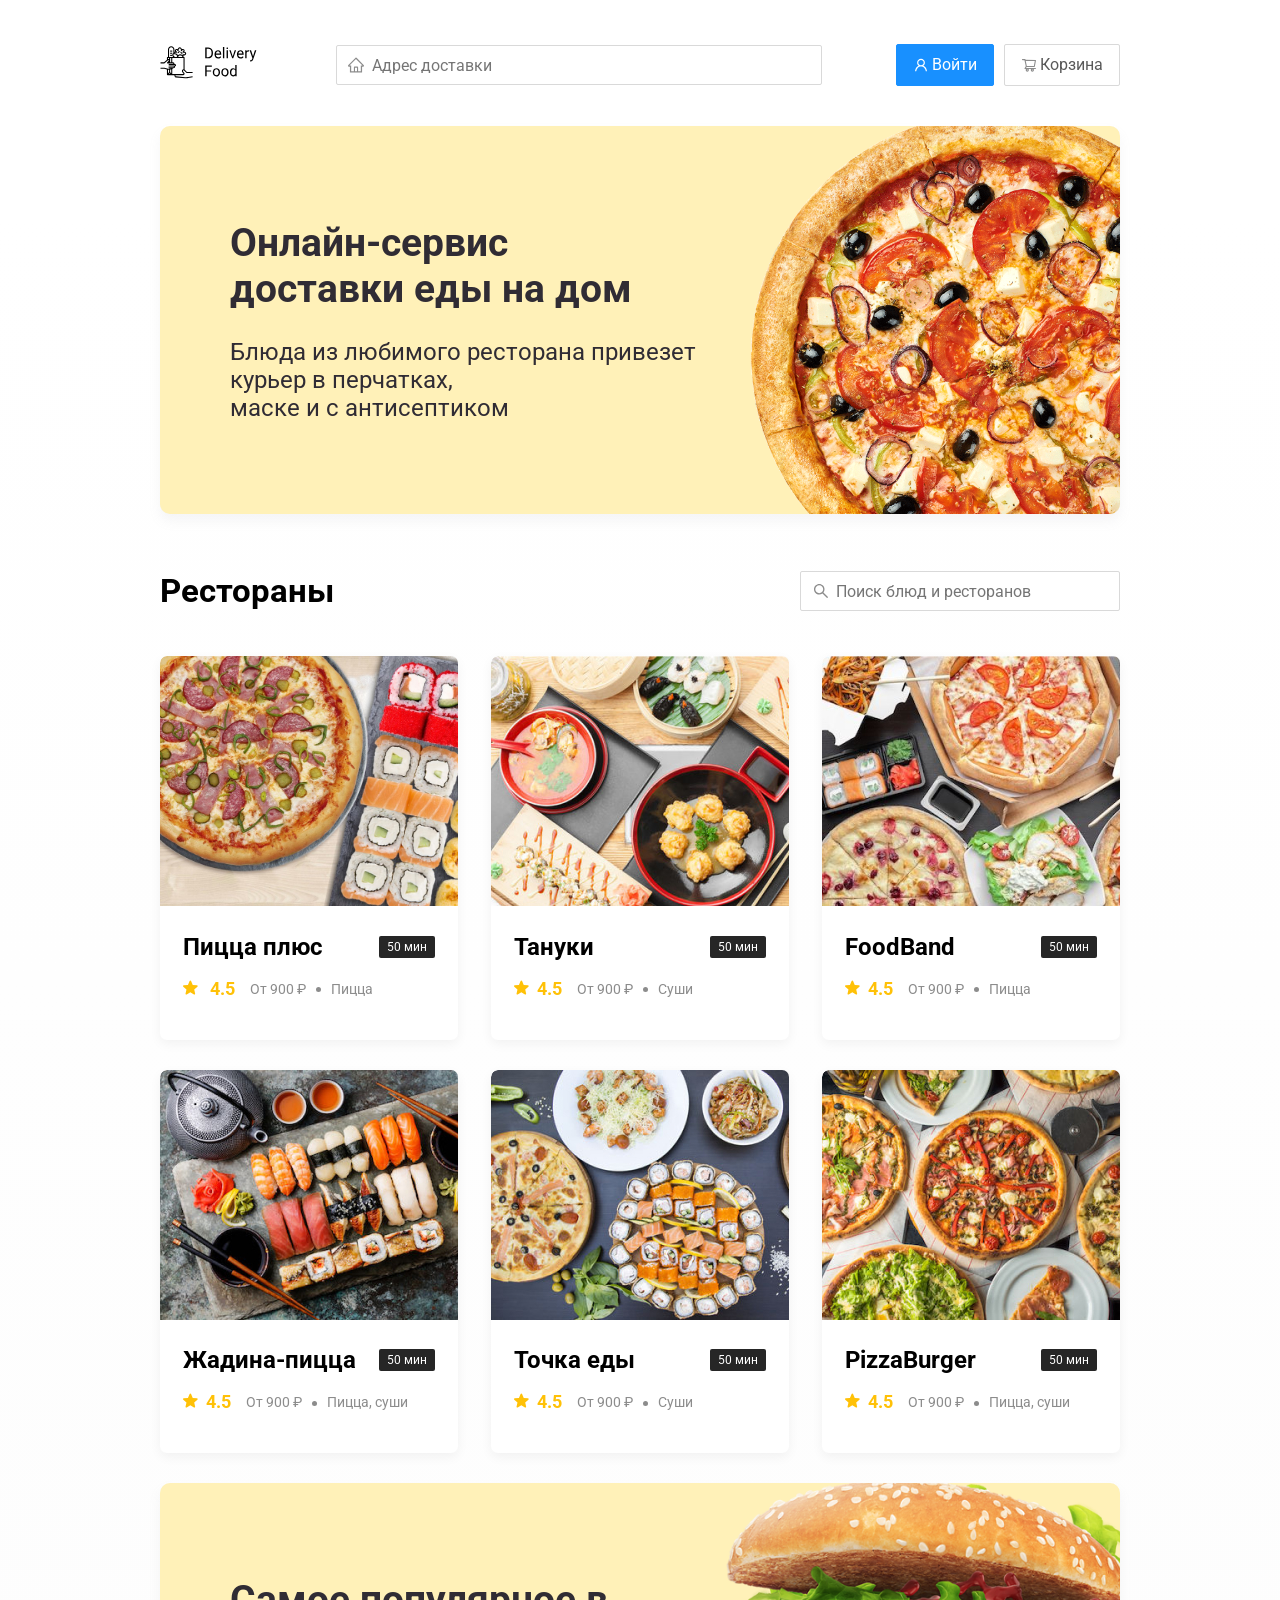
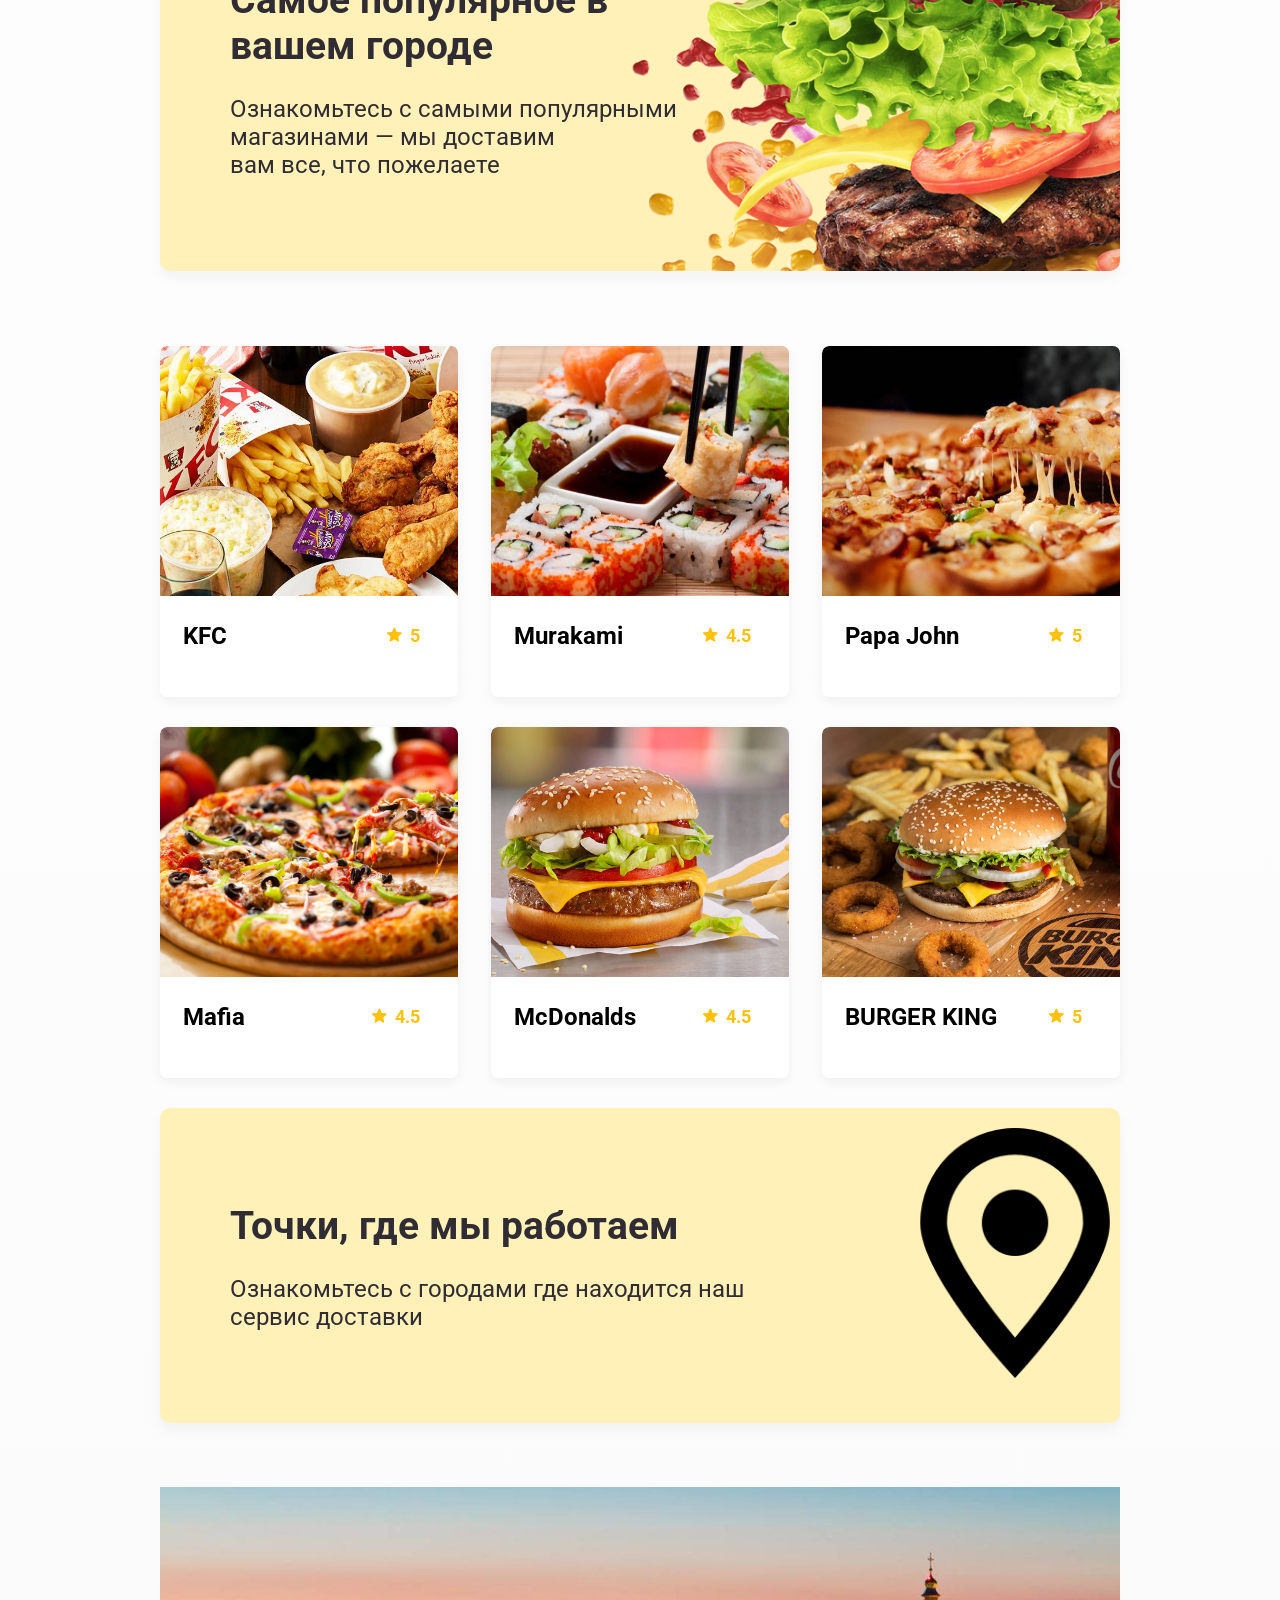
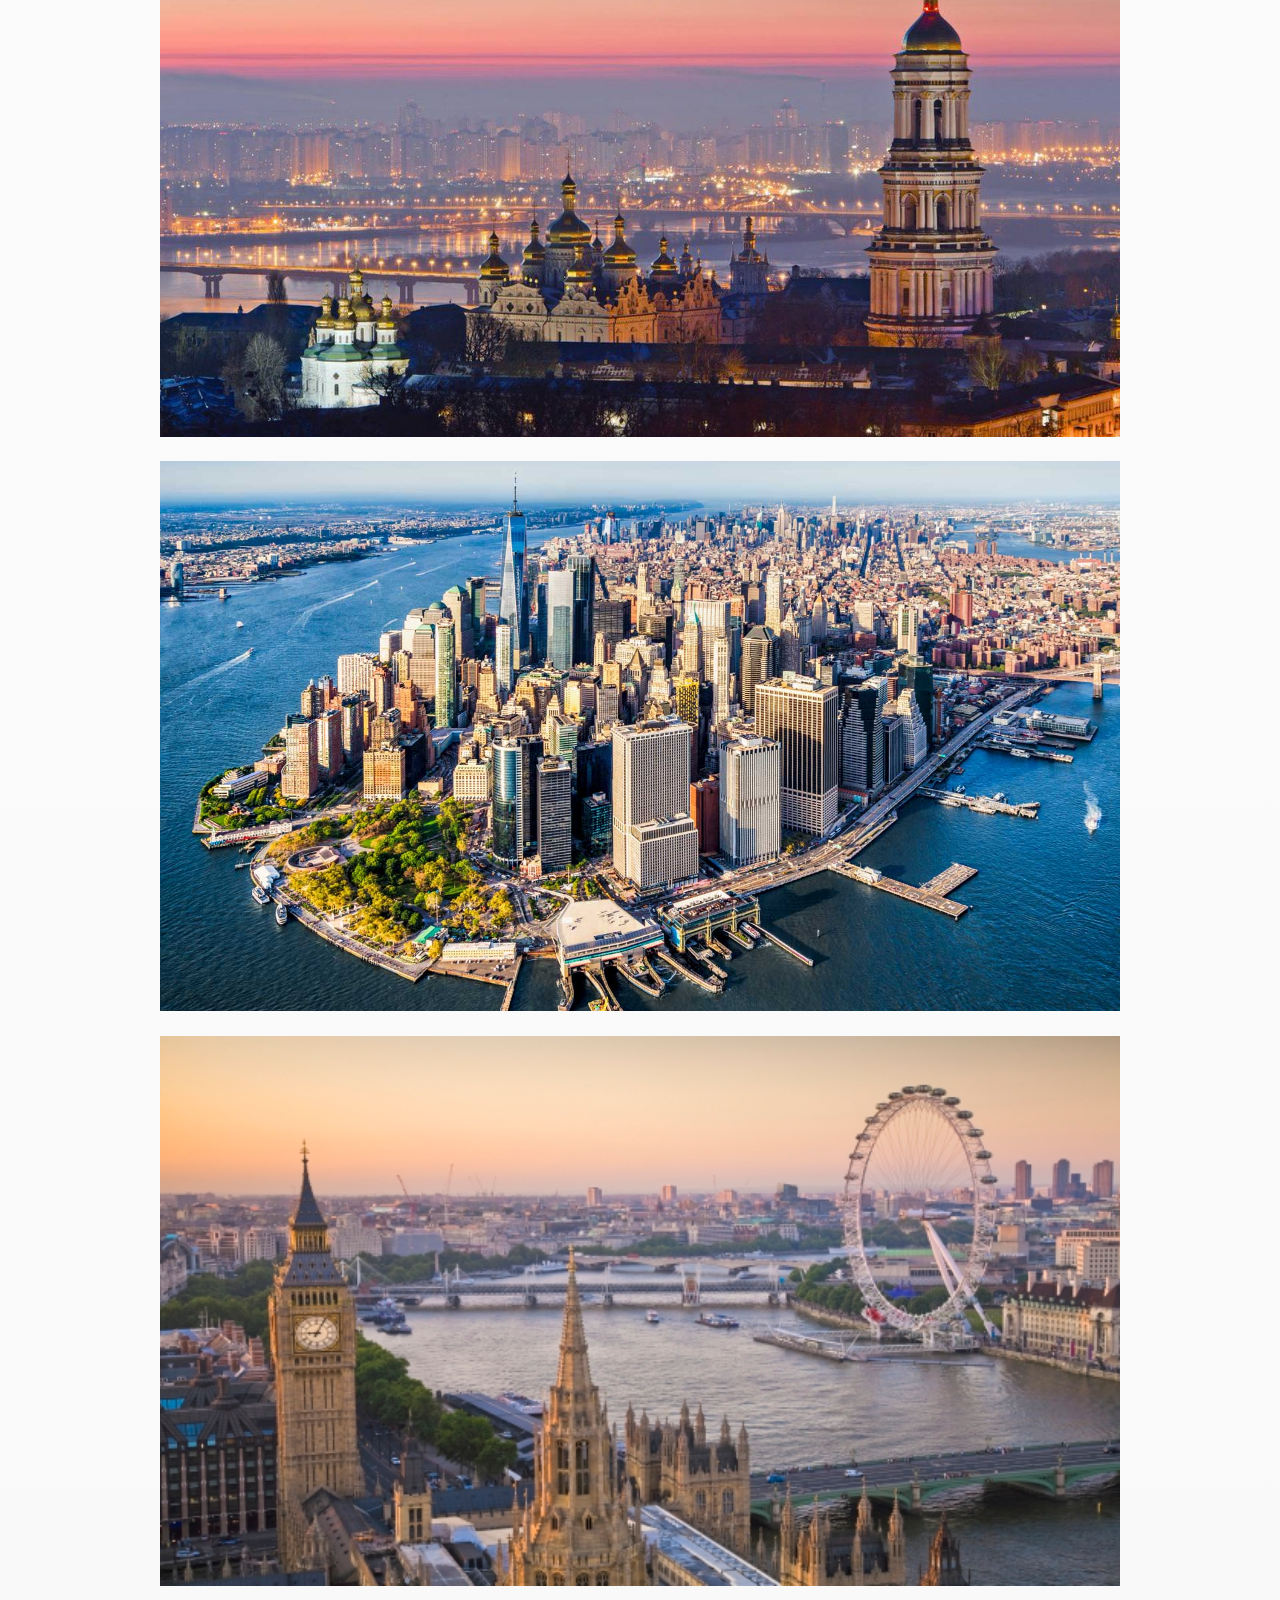
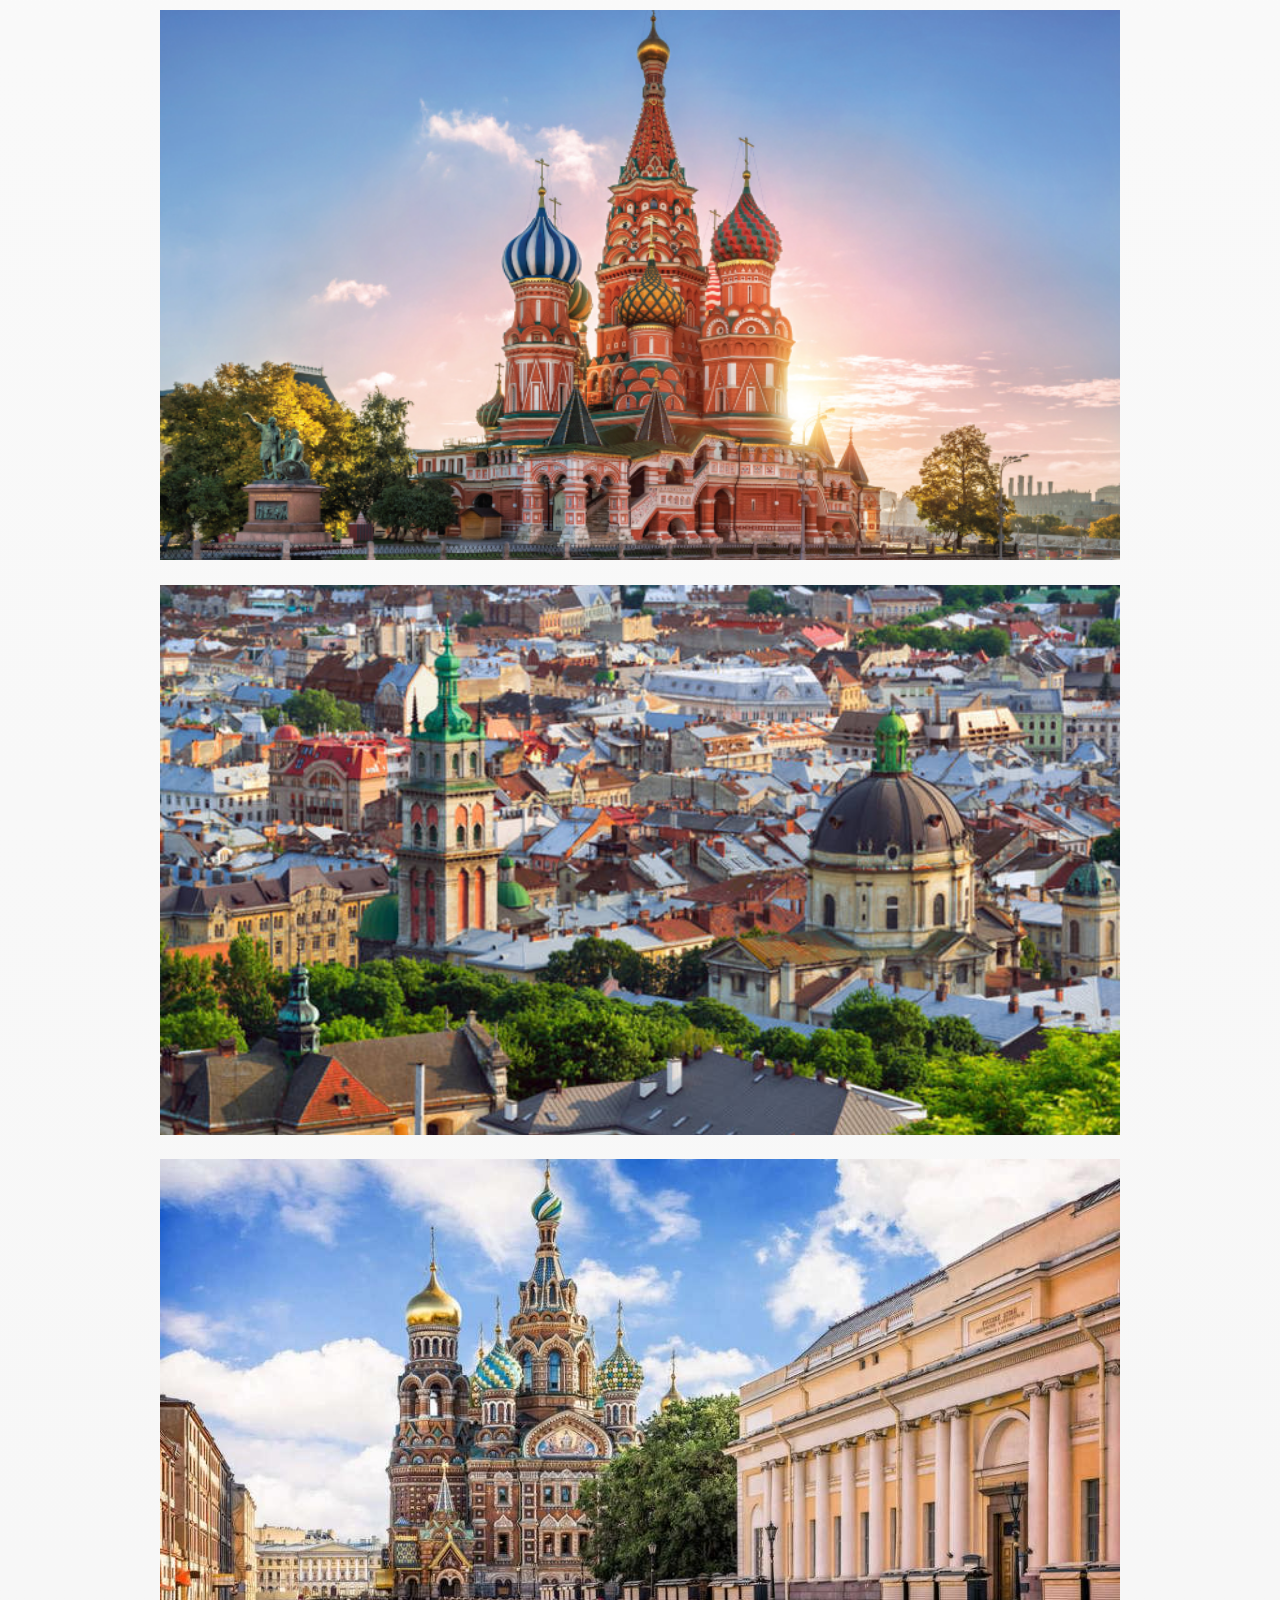
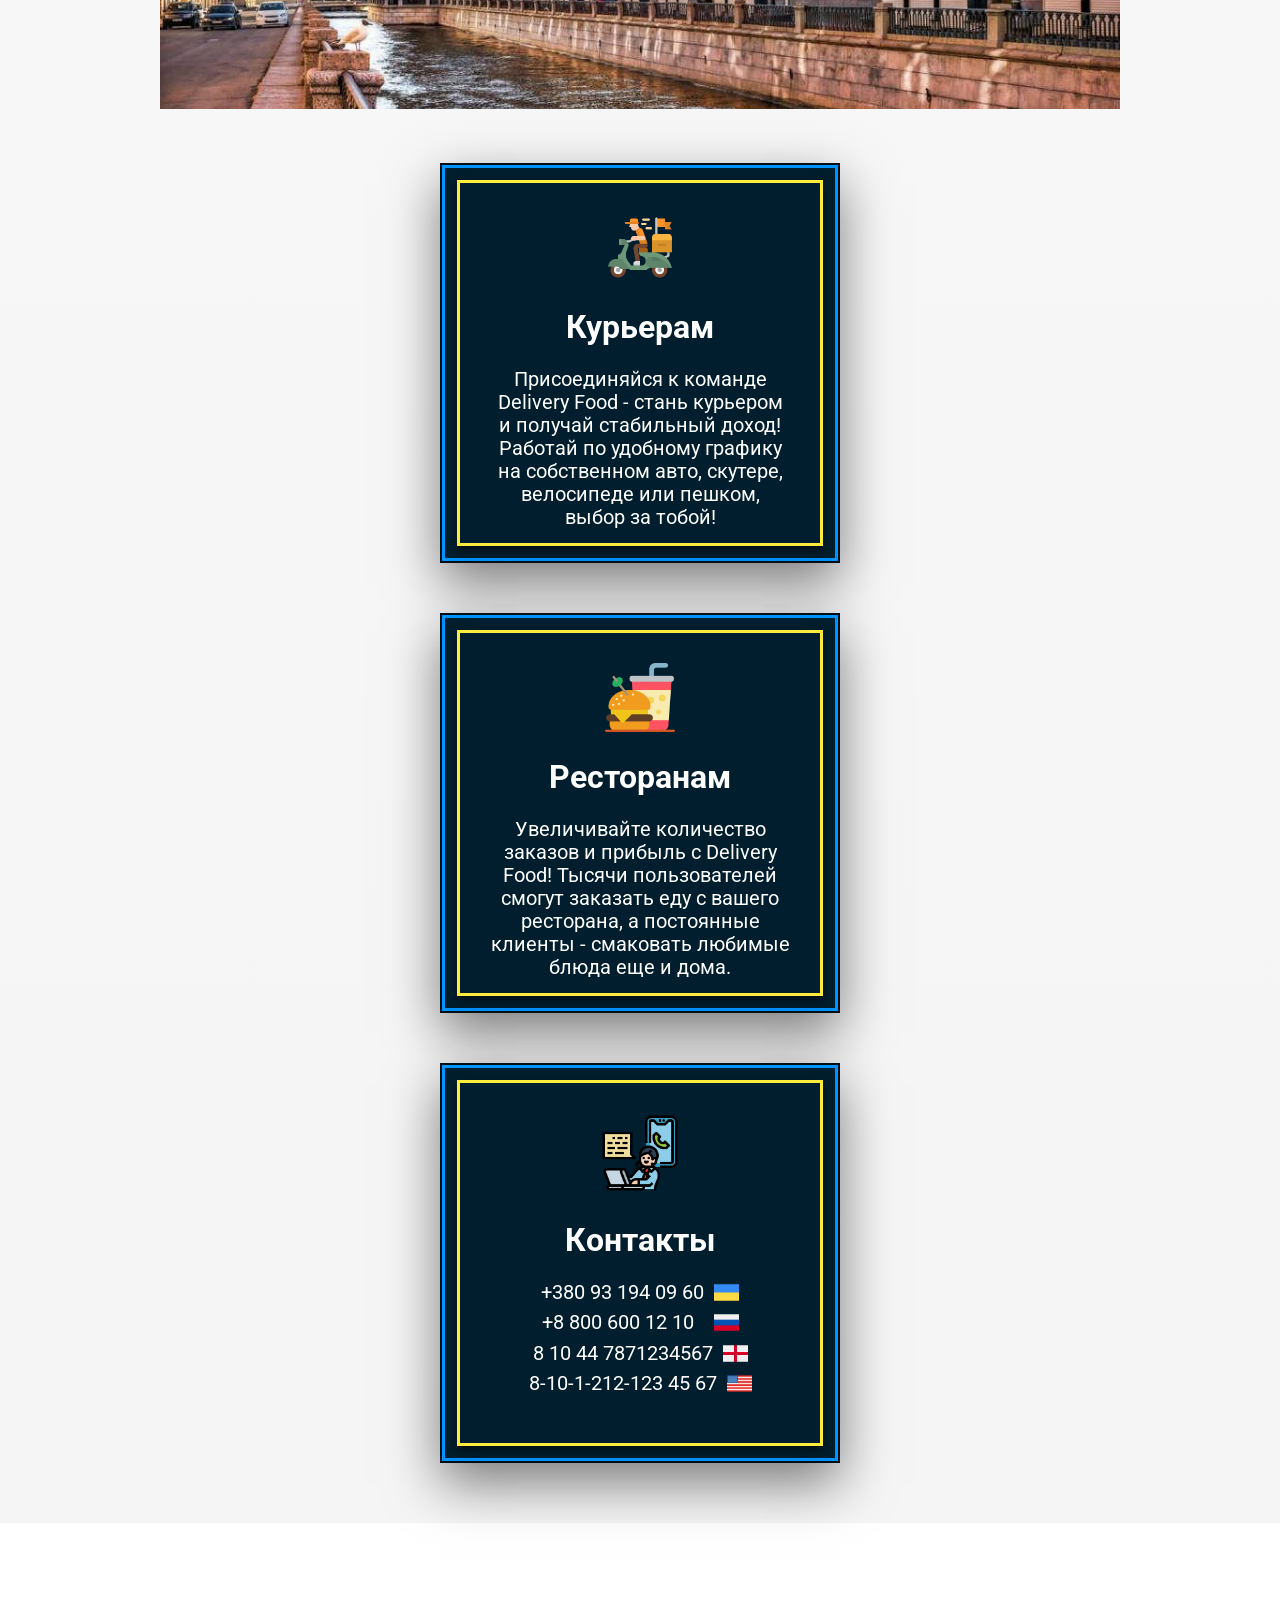
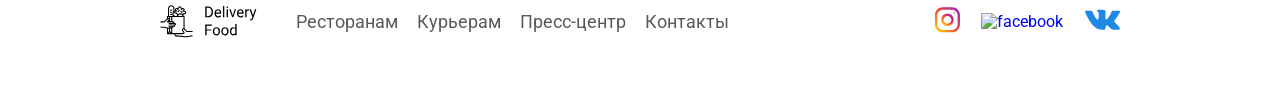
==== index.html @ b57e46df "Add files via upload" ====
<!DOCTYPE html>
<html lang="ru">
<head>
    <meta charset="UTF-8">
    <meta name="viewport" content="width=device-width, initial-scale=1, minimum-scale=1, maximum-scale=1">
    <link rel="shordcut icon" href="img/pizza.png">
    <title>Delivery Food</title>
    <link href="https://fonts.googleapis.com/css2?family=Roboto:wght@700&display=swap" rel="stylesheet">
    <link rel="stylesheet" href="css/normalize.css">
    <link rel="stylesheet" href="css/animate.css">
    <script src="js\wow.min.js"></script>
    <link rel="stylesheet" href="css/style.css">
</head>
<body>
    <div class="container">
        <header style="flex-wrap: wrap;" class="wow fadeInDown ">
            <a href="index.html"> <img src="img/logo.svg" alt="logo" class="logo animated"></a>
            <input type="text" class="search-input input" placeholder="Адрес доставки">
            <div class="buttons">
                <button class="button button-primary">
                    <img src="img/user.svg" alt="user" class="button-icon">
                   <span class="button-text"></span>Войти</span>
                </button>
                <button class="button" id="cart-button">
                    <img src="img/shopping-cart.svg" alt="shopping-cart" class="button-icon">
                    <span class="button-text"></span>Корзина</span>
            </div>
        </header>
       
    </div>
    <main class="main">
        <div class="container">
            <section class="promo">
                <h1 class="promo-title">Онлайн-сервис <br> доставки еды на дом</h1>
                <p class="promo-text">
                    Блюда из любимого ресторана привезет курьер в перчатках,<br> маске и с антисептиком
                </p>
            </section>
    
            <section class="restorans">
                <div class="section-heading">
                    <h2 class="section-title">Рестораны</h2>
                    <input type="text" class="input-section" placeholder="Поиск блюд и ресторанов">
                </div>
                <div class="cards">
                    <a target="_blank" href="restaurants.html" class="card wow fadeInLeft">
                        <img src="img/16324.jpg" alt="img" class="card-image">
                        <div class="card-text">
                            <div class="card-heading">
                                <h3  style="color: #000;" class="card-title">Пицца плюс</h3>
                                <span class="card-tag tag">50 мин</span>
                            </div>
    
                            <div class="card-info">
                                <div class="rating">
                                    <img src="img/star.svg" alt="star" class="star">
                                    4.5</div>
                                <div class="price">От 900 ₽</div>
                                <div class="category">Пицца</div>
                            </div>
                        </div>
                    </a>
                    <a target="_blank" href="restaurants.html" class="card wow fadeInUp">
                        <img src="img/image_2.jpg" alt="img" class="card-image">
                        <div class="card-text">
                            <div class="card-heading">
                                <h3  style="color: #000;" class="card-title">Тануки</h3>
                                <span class="card-tag tag">50 мин</span>
                            </div>
    
                            <div class="card-info">
                                <div class="rating">
                                    <img src="img/star.svg" alt="star" class="star">4.5</div>
                                <div class="price">От 900 ₽</div>
                                <div class="category">Суши</div>
                            </div>
                        </div>
                    </a>
                    <a target="_blank" href="restaurants.html" class="card wow fadeInRight">
                        <img src="img/image_3.jpg" alt="img" class="card-image">
                        <div class="card-text">
                            <div class="card-heading">
                                <h3  style="color: #000;" class="card-title">FoodBand</h3>
                                <span class="card-tag tag">50 мин</span>
                            </div>
    
                            <div class="card-info">
                                <div class="rating">
                                    <img src="img/star.svg" alt="star" class="star">4.5</div>
                                <div class="price">От 900 ₽</div>
                                <div class="category">Пицца</div>
                            </div>
                        </div>
                    </a>
                    <a target="_blank" href="restaurants.html" class="card wow fadeInLeft">
                        <img src="img/image_4.jpg" alt="img" class="card-image">
                        <div class="card-text">
                            <div class="card-heading">
                                <h3  style="color: #000;" class="card-title">Жадина-пицца</h3>
                                <span class="card-tag tag">50 мин</span>
                            </div>
    
                            <div class="card-info">
                                <div class="rating">
                                    <img src="img/star.svg" alt="star" class="star">4.5</div>
                                <div class="price">От 900 ₽</div>
                                <div class="category">Пицца, суши</div>
                            </div>
                        </div>
                    </a>
                    <a target="_blank" href="restaurants.html" class="card wow fadeInUp">
                        <img src="img/image_5.jpg" alt="img" class="card-image">
                        <div class="card-text">
                            <div class="card-heading">
                                <h3  style="color: #000;" class="card-title">Точка еды</h3>
                                <span class="card-tag tag">50 мин</span>
                            </div>
    
                            <div class="card-info">
                                <div class="rating">
                                    <img src="img/star.svg" alt="star" class="star">4.5</div>
                                <div class="price">От 900 ₽</div>
                                <div class="category">Суши</div>
                            </div>
                        </div>
                    </a>
                    <a target="_blank" href="restaurants.html" class="card wow fadeInRight">
                        <img src="img/image_6.jpg" alt="img" class="card-image">
                        <div class="card-text">
                            <div class="card-heading">
                                <h3 style="color: #000;" class="card-title">PizzaBurger</h3>
                                <span class="card-tag tag">50 мин</span>
                            </div>
    
                            <div class="card-info">
                                <div class="rating">
                                    <img src="img/star.svg" alt="star" class="star">4.5</div>
                                <div class="price">От 900 ₽</div>
                                <div class="category">Пицца, суши</div>
                            </div>
                        </div>
                    </a>
                </div>
            </section>
            <section class="promo" id="promo-bottom">
                <h1 class="promo-title">Самое популярное в<br> вашем городе</h1>
                <p class="promo-text">
                    Ознакомьтесь с самыми популярными магазинами — мы доставим <br>вам все, что пожелаете
                </p>
            </section>
            <br>
            <div class="cards">
                <a target="_blank" href="https://www.kfc-ukraine.com/" class="card wow fadeInLeft">
                    <img src="img/kfc.jpeg" alt="img" class="card-image">
                    <div class="card-text">
                        <div class="card-heading">
                            <h3 style="color: #000;" class="card-title">KFC</h3>
                            <div class="rating" id="rating-2">
                                <img src="img/star.svg" alt="star" class="star">5</div>
                        </div>
                    </div>
                </a>
                <a target="_blank" href="https://www.tarantino-family.com/delivery/murakami/" class="card wow fadeInUp">
                    <img src="img/sushi.jpg" alt="img" class="card-image">
                    <div class="card-text">
                        <div class="card-heading">
                            <h3 style="color: #000;" class="card-title">Murakami</h3>
                            <div class="rating" id="rating-2">
                                <img src="img/star.svg" alt="star" class="star">4.5</div>
                        </div>
                    </div>
                </a>
                <a target="_blank" href="https://www.papajohns.ru/moscow/" class="card wow fadeInRight">
                    <img src="img/pizza-foto.jpg" alt="img" class="card-image">
                    <div class="card-text">
                        <div class="card-heading">
                            <h3 style="color: #000;" class="card-title">Papa John</h3>
                            <div class="rating" id="rating-2">
                                <img src="img/star.svg" alt="star" class="star">5</div>
                        </div>
                    </div>
                </a>
                <a target="_blank" href="https://mafia.ua/kiev/menu-dostavki/pizza?gclid=CjwKCAjw7e_0BRB7EiwAlH-goASpQORhb6zb5X5Y_vzAIGgpKkiFzDJYWZUghil6RYDzHPgVm63xrBoCCA0QAvD_BwE" class="card wow fadeInLeft">
                    <img src="img/pizza_mafia.jpg" alt="img" class="card-image">
                    <div class="card-text">
                        <div class="card-heading">
                            <h3 style="color: #000;" class="card-title">Mafia</h3>
                            <div class="rating" id="rating-2">
                                <img src="img/star.svg" alt="star" class="star">4.5</div>
                        </div>
                    </div>
                </a>
                <a target="_blank" href="https://www.mcdonalds.ua/ua.html" class="card wow fadeInUp">
                    <img src="img/mc.jpg" alt="img" class="card-image">
                    <div class="card-text">
                        <div class="card-heading">
                            <h3 style="color: #000;" class="card-title">McDonalds</h3>
                            <div class="rating" id="rating-2">
                                <img src="img/star.svg" alt="star" class="star">4.5</div>
                        </div>
                    </div>
                </a>
                <a target="_blank" href="https://www.bk.com/" class="card wow fadeInRight">
                    <img src="img/BK.jpg" alt="img" class="card-image">
                    <div class="card-text">
                        <div class="card-heading">
                            <h3 style="color: #000;" class="card-title">BURGER KING</h3>
                            <div class="rating" id="rating-2">
                                <img src="img/star.svg" alt="star" class="star">5</div>
                        </div>
                    </div>
                </a>
            </div>
            <section class="promo" id="promo-bottom-2">
                <h1 class="promo-title">Точки, где мы работаем</h1>
                <p class="promo-text">
                    Ознакомьтесь с городами где находится наш сервис доставки 
                </p>
            </section>
            <br>
            <center>
                <div class="gallery">
                <div class="photo" data-title="Киев"> <img id="kv" src="img/kiyv.jpg"></div>
                <div class="photo" data-title="Нью-Йорк"> <img src="img/new-york.jpg"></div>
                <div class="photo" data-title="Лондон"> <img src="img/lon.jpg"></div>
                <div class="photo" data-title="Москва"> <img src="img/moscow.jpg"></div>
                <div class="photo" data-title="Львов"> <img src="img/lvov.jpg"></div>
                <div class="photo" data-title="Санкт-Петербург"> <img src="img/sb.jpg"></div>
                </center>
                <div class="info">
            <div class="box">
                <span></span>
                <span></span>
                <span></span>
                <span></span>
                <div class="content-box"><img class="bike" src="img/delivery-bike.png"><h1>Курьерам</h1>
                <p>Присоединяйся к команде Delivery Food - стань курьером и получай стабильный доход! Работай по удобному графику на собственном авто, скутере, велосипеде или пешком, выбор за тобой!</p>
                </div>
            </div>
            </div>
            <div style="margin-top: 450px;" class="info">
                <div class="box">
                    <span></span>
                    <span></span>
                    <span></span>
                    <span></span>
                    <div class="content-box"><img class="bike" src="img/fast-food.png"><h1>Ресторанам</h1>
                    <p>
                        Увеличивайте количество заказов и прибыль с Delivery Food! Тысячи пользователей смогут заказать еду с вашего ресторана, а постоянные клиенты - смаковать любимые блюда еще и дома.</p>
                    </div>
                </div>
                </div>
                <div style="margin-top: 450px;" class="info">
                    <div class="box">
                        <span></span>
                        <span></span>
                        <span></span>
                        <span></span>
                        <div class="content-box" style="line-height: 190%;"><img style="width: 80px;height: 80px;" class="bike" src="img/help.png"><h1>Контакты</h1>
                        <p>
                            +380 93 194 09 60<img  style="width: 25px; height: 25px; vertical-align: middle; margin-left: 10px; margin-top: -3px;" src="img/ukraine.png"><br>
                            +8 800 600 12 10<img  style="width: 25px; height: 25px; vertical-align: middle; margin-left: 20px; margin-top: -3px;" src="img/russia.png"><br>
                            8 10 44 7871234567<img  style="width: 25px; height: 25px; vertical-align: middle; margin-left: 10px; margin-top: -3px;" src="img/england.png"><br>
                            8-10-1-212-123 45 67<img  style="width: 25px; height: 25px; vertical-align: middle; margin-left: 10px; margin-top: -3px;" src="img/usa-today.png"><br>
                        </p>
                        </div>
                    </div>
                    </div>
            <br>
            <br>
            <br>
            <br>
            <br>
            <br>
            <br>
            <br>
            <br>
            <br>
            <br>
            <br>
            <br>
            <br>
            <br>
            <br>
            <br>
            <br>
            <br>
            <br>
            <br>
            <br>
            <br>
            <br>
            <br>
        </div>
    </main>
    <footer class="footer wow zoomIn">
        <div class="container">
            <div class="footer-block">
                <img src="img/logo.svg" alt="logo" class="logo footer-logo">
                <nav class="footer-nav">
                    <a href="#" class="footer-link">Ресторанам</a>
                    <a href="#" class="footer-link">Курьерам</a>
                    <a href="#" class="footer-link">Пресс-центр</a>
                    <a href="#" class="footer-link">Контакты</a>
                </nav>
                <div class="social-links">
                    <a href="#" class="social-link"><img src="img/Group 1.svg" alt="instagram"></a>
                    <a href="#" class="social-link"><img src="img/facebook.svg" alt="facebook"></a>
                    <a href="#" class="social-link"><img src="img/vk.svg" alt="BK"></a> 
                </div>
            </div>
        </div>
    </footer>
    <div class="modal wow pulse">
        <div class="modal-dialog">
            <div class="modal-header">
                <h3 class="modal-title">Корзина</h3>
                <button class="close">&times;</button>
            </div>
            <div class="modal-body">
                <div class="foods-row">
                        <span class="food-name">Ролл угорь стандарт</span>
                        <strong class="food-price">250₽</strong>
                        <button class="counter-button">-</button>
                        <span class="counter">1</span>
                        <button class="counter-button">+</button>
                </div>
                <div class="foods-row">
                    <span class="food-name">Ролл угорь стандарт</span>
                    <strong class="food-price">250₽</strong>
                    <button class="counter-button">-</button>
                    <span class="counter">1</span>
                    <button class="counter-button">+</button>
            </div>
            <div class="foods-row">
                <span class="food-name">Ролл угорь стандарт</span>
                <strong class="food-price">250₽</strong>
                <button class="counter-button">-</button>
                <span class="counter">1</span>
                <button class="counter-button">+</button>
        </div>
        <div class="foods-row">
            <span class="food-name">Ролл угорь стандарт</span>
            <strong class="food-price">250₽</strong>
            <button class="counter-button">-</button>
            <span class="counter">1</span>
            <button class="counter-button">+</button>
    </div>
    <div class="foods-row">
        <span class="food-name">Ролл угорь стандарт</span>
        <strong class="food-price">250₽</strong>
        <button class="counter-button">-</button>
        <span class="counter">1</span>
        <button class="counter-button">+</button>
</div>
            </div>
            <div class="modal-footer">
                <span class="price-tag">1250₽</span>
                <div class="footer-butttons">
                    <button class="button button-primary">Оформить заказ</button>
                    <button class="button">Отмена</button>
                </div>
            </div>
        </div>
    </div>
    <script src="js\wow.min.js"></script>
    <script src="js\main.js"></script>
</body>
</html>
---- css/style.css ----
*{
    box-sizing: border-box;
    outline: none;
}

a{
    text-decoration: none;
}

body{
    font-family: 'Roboto', sans-serif;
    padding-top: 44px;
}

.container{
    max-width: 1200px;
    margin: auto;
}

header{
    display: flex;
    align-items: center;
    justify-content: space-between;
    margin-bottom: 40px;
    font-weight: normal;
}

.logo{
    cursor: pointer;
}

.search-input{
    background: #FFFFFF;
    border: 1px solid #D9D9D9;
    border-radius: 2px;
    height: 40px;
    flex: 0.75;
    font-size: 16px;
    line-height: 24px;
    background-image: url(../img/Vector.svg);
    background-repeat: no-repeat;
    background-position: left 11px center;
    padding-left: 35px;
}

.buttons{
    display: flex;
    align-items: center;
}

.button{
    padding: 8px 16px;
    background: #FFFFFF;
    border: 1px solid #D9D9D9;
    box-sizing: border-box;
    box-shadow: 0px 0px 2px rgba(0, 0, 0, 0.0015);
    border-radius: 2px;
    color: #595959;
    font-size: 16px;
    line-height: 24px;
    display: flex;
    align-items: center;
    cursor: pointer;
}

.button-primary{
    background: #1890FF;
    color: #fff;
    margin-right: 10px;
    border: 1px solid #1890FF;
}

.button-icon{
    margin-right: 3px;
    vertical-align: middle;
}

.button-text{
    vertical-align: middle;
}

.promo{
    box-shadow: 0px 7px 12px rgba(158, 158, 163, 0.1);
    background: #FFF1B8 url(../img/promo-img.png) no-repeat top -100px right -246px / 924px;
    padding: 68px 70px;
    border-radius: 10px;
    margin-bottom: 56px;
}
#promo-bottom{
    background: #FFF1B8 url(../img/burger-promo.png) no-repeat top -100px right -246px / 924px;
}

#promo-bottom-2{
    background: #FFF1B8 url(../img/map.png) no-repeat top 5px right 40px / 300px;
}

.promo-text{
    max-width: 538px;
    font-style: normal;
    font-weight: normal;
    font-size: 24px;
    line-height: 28px;
    color: #302C34;
}

.promo-title{
    font-style: normal;
    font-weight: bold;
    font-size: 39px;
    line-height: 46px;
    color: #302C34;
}

.input-section{
    background: #FFFFFF;
    border: 1px solid #D9D9D9;
    border-radius: 2px;
    height: 40px;
    width: 320px;
    font-size: 16px;
    line-height: 24px;
    background-image: url(../img/search.svg);
    background-repeat: no-repeat;
    background-position: left 11px center;
    padding-left: 35px;
}

.section-heading{
    display: flex;
    align-items: center;
    margin-bottom: 44px;
}

.input-section{
    margin-left: auto;
}

.section-title{
    font-style: normal;
    font-weight: bold;
    font-size: 33px;
    line-height: 42px;
    margin: 0;
    color: #000000;
    margin-right: 30px;
}

.card{
    background: #FFFFFF;
    box-shadow: 0px 4px 12px rgba(0, 0, 0, 0.05);
    border-radius: 7px;
    overflow: hidden;
    margin-bottom: 30px;
    transition: .7s ease-in-out all;
    flex-basis: 31%;
}

.card-image{
    border-top-right-radius: 7px;
    border-top-left-radius: 7px;
    width: 384px;
    object-fit: cover;
    height: 250px;
}

.ingredients{
    font-family: Roboto;
    font-style: normal;
    font-weight: normal;
    font-size: 18px;
    line-height: 21px;

/* Gray / gray-7 */

    color: #8C8C8C;
    margin-top: 7px;
}

.card-title-reg{
    font-weight: 400;
    font-style: normal;
    font-weight: normal;
    font-size: 18px;
    line-height: 21px;
    margin-bottom: 20px;
}

.cards{
    display: flex;
    align-items: flex-start;
    flex-wrap: wrap;
    justify-content: space-between;
}
.card-buttons{
    margin-top: 20px;
    display: flex;
    align-items: center
}


.card-price-bold{
    font-style: normal;
    font-weight: bold;
    font-size: 20px;
    line-height: 32px;
    /* identical to box height, or 160% */

    color: #000000;
    margin-left: 30px;
}

.button-card-text{
    margin-right: 6px;
    vertical-align: middle;
}

.button-card-img{
    width: 16px;
    vertical-align: middle;
    height: auto;
}

.card-text{
    padding-top: 20px;
    padding-left: 23px;
    padding-right: 23px;
    padding-bottom: 35px;
}

.card-heading{
    display: flex;
    align-items: center;
    justify-content: space-between;
}

.card-title{
    font-style: normal;
    font-weight: bold;
    font-size: 24px;
    line-height: 32px;
    margin: 0;
}

.card-tag{
    font-style: normal;
    font-weight: normal;
    font-size: 12px;
    line-height: 20px;
    color: #fff;
    background-color: #262626;
    border-radius: 2px;
    padding: 1px 8px;
}



.rating{
    margin-right: 26px;
    color: #FFC107;
    font-style: normal;
    font-weight: bold;
    font-size: 18px;
    line-height: 32px;  
}

.price, .category{
    color: #8C8C8C;
    font-style: normal;
    font-weight: normal;
    font-size: 18px;
    line-height: 32px;
}

.price{
    margin-right: 10px;
}

.card-info{
    display: flex;
    flex-wrap: wrap;
    align-items:center;
}

.category{
    text-overflow: ellipsis;
    overflow: hidden;
    white-space: nowrap;
    max-width: 150px;
}

.price:after{
    content: "";
    width: 5px;
    height: 5px;
    background-color: #8C8C8C;
    display: inline-block;
    vertical-align: middle;
    border-radius: 50%;
    margin-left: 10px;
}

.card{
    text-decoration: none;
}


.star{
    margin-right: 8px;
}

.main{
    background: linear-gradient(180deg, rgba(245, 245, 245, 0) 1.04%, #F5F5F5 100%);
}

.footer{
    padding: 50px 0;
    margin-top: 30px;
}

.footer-block{
    display: flex;
    align-items: center;
    justify-content: space-between;
}

.footer-link{
    display: inline-block;
    color: #595959;
    text-decoration: none;
    font-style: normal;
    font-weight: normal;
    font-size: 18px;
    line-height: 21px;
}

.footer-link:not(:last-child){
    margin-right: 15px;
}

.footer-nav{
    margin-right: auto;
    margin-left: 35px;
}

.social-links{
    display: flex;
    align-items: center;
}

.social-link:not(:last-child){
    margin-right: 21px;
}

.close{
    cursor: pointer;
}

.modal{
    position: fixed;
    left: 0;
    top: 0;
    background: rgba(0, 0, 0, 0.4);
    width: 100%;
    height: 100%;
    display: none;
    transform: scale(0);
    transition: .7s all ease-in-out;
}

.is-open{
    display: flex;
    transform: scale(1);
}

.modal-dialog{
    width: 95%;
    max-width: 780px;
    background: #FFFFFF;
    border-radius: 5px;
    margin: auto;
    padding: 40px 45px;
}



.modal-title{
    margin: 0;
    font-style: normal;
    font-weight: bold;
    font-size: 32px;
    line-height: 42px;
}

.modal-header{
    display: flex;
    align-items:center;
    justify-content: space-between;
    margin-bottom: 50px;
}

.close{
    font-size: 36px;
    border: none;
    background-color: transparent;
}

.foods-row{
    display: flex;
    align-items: center;
    justify-content: space-between;
    padding-bottom: 8px;
    border-bottom: solid 2px #d9d9d9;
    margin-bottom: 15px;
}

.food-price{
    margin-left: auto;
    margin-right: 47px;
}

.food-name{
    font-weight: normal;
    font-size: 18px;
    line-height: 32px;
}

.counter-button{
    /* Gray / gray-1 */
    background: #FFFFFF;
    /* Daybreak Blue / blue-5 */
    border: 1px solid #40A9FF;
    box-sizing: border-box;
    border-radius: 2px;
    width: 39px;
    height: 32px;
    font-size: 14px;
    line-height: 22px;
    color: #40A9FF;
}

.counter{
    margin-left: 10px;
    margin-right: 10px;
    font-size: 14px;
    line-height: 22px;
}

.modal-footer{
    display: flex;
    align-items: center;
    justify-content: space-between;
}
.footer-butttons{
    display: flex;
    align-items: center;
    justify-content: space-between;
}

.modal-body{
    margin-bottom: 50px;
}

.price-tag{
    border-radius:5px;
    background: #262626;
    color:#fff;
    padding: 9px 15px;
    font-size: 20px;
    line-height: 23px;
    cursor: pointer;
}

.gallery img{
    object-fit: cover;
    width: 1140px;
    height: 600px;
    position: relative;
    margin-top: 20px;
}

#kv{
    margin-top: -10px;
}

.photo {
    display: inline-block; /* Строчно-блочный элемент */
    position: relative; /* Относительное позиционирование */
   }
   .photo:hover::after {
    content: attr(data-title); /* Выводим текст */
    position: absolute; /* Абсолютное позиционирование */
    left: 0; right: 0; bottom: 5px; /* Положение подсказки */
    z-index: 1; /* Отображаем подсказку поверх других элементов */
    background: rgba(0,42,167,0.6); /* Полупрозрачный цвет фона */
    color: #fff; /* Цвет текста */
    text-align: center; /* Выравнивание текста по центру */
    font-family: Arial, sans-serif; /* Гарнитура шрифта */
    font-size: 90px; /* Размер текста подсказки */
    padding: 5px 10px; /* Поля */
    border: 1px solid #333; /* Параметры рамки */
    font-family: "Impact", sans-serif;
   }

   .gallery{
    margin-bottom: 50px;
}

.box{
    position:absolute;
    width: 400px;
    height: 400px;
    background: #001e2d;
    box-sizing: border-box;
    overflow: hidden;
    box-shadow: 0 20px 50px rgba(0,0,0,.5);
    border: 2px solid rgba(0,0,0,.5);
    color: white;
}
.box:before{
    content: "";
    position: absolute;
    top: 0;
    left: -100%;
    width: 100%;
    height: 100%;
    background: rgba(255, 255, 255, .1);
    transition: 0.5s;
}

.box:hover:before{
    left: -50%;
    transform: skewX(-5deg);
}

.content-box{
    position: absolute;
    top: 15px;
    left: 15px;
    right: 15px;
    bottom: 15px;
    border: 3px solid #ffeb3b;
    padding: 30px;
    text-align: center;
    box-shadow: 0 5px 10px rgba(0,0,0,.5);
}

.box span{
    position: absolute;
    top: 0;
    left: 0;
    width: 100%;
    height: 100%;
    display: block;
    box-sizing: border-box;

}

.box span:nth-child(2):before{
    animation-delay: -2s;
}

.box span:before{
    content:"";
    position: absolute;
    width: 100%;
    height: 3px;
    background: #0093ff;
    animation: animate 4s linear infinite;
}

.box h1{
    font-size: 32px;
}

.box p{
    font-size: 20px;
}

.bike{
    width: 70px;
    height: 70px;
}

.info{
    display: flex;
    justify-content: center;
}

@keyframes animate{
    0%{
        transform: scaleX(0);
        transform-origin: left;
    }
    50%{
        transform: scaleX(1);
        transform-origin: left;
    }
    50.1%{
        transform: scaleX(1);
        transform-origin: right;
    }
    100%{
        transform: scaleX(0);
        transform-origin: right;
    }
}

.box span:nth-child(1){
    transform: rotate(0deg);
}

.box span:nth-child(2){
    transform: rotate(90deg);
}

.box span:nth-child(3){
    transform: rotate(180deg);
}

.box span:nth-child(4){
    transform: rotate(270deg);
}

@media (min-width:800px){
    .card:hover{
        transform: scale(1.05);
        box-shadow: 10px 10px 100px rgba(0,0,0,2);
        cursor: zoom-in;
    }    
}

@media (min-width:1000px){
    .card:hover{
        transform: scale(1.07);
        box-shadow: 10px 10px 100px rgba(0,0,0,2);
        cursor: zoom-in;
    }    
}

@media (max-width:1366px){
    .container{
        max-width: 960px;
    }
    .gallery img{
        max-width: 960px;
        height: 550px;
    }
    .promo, #promo-bottom{
        background-size: 750px;
        background-position: top -20px right -250px;
    }
    #promo-bottom-2{
        background-position: right -20px top 20px;
        background-size: 250px;
    }
    .card-heading{
        margin-bottom: 10px;
    }
    .rating{
        margin-right: 15px;
    }
    .category, .price{
         font-size: 14px;
    }
}

@media (max-width:992px){
    .container{
        max-width: 750px;
    }
    .gallery img{
        max-width: 750px;
        height: 450px;
    }
    .promo, #promo-bottom{
        padding: 50px;
        background-size:500px;
        background-position: center right -200px;
    }
    .promo-text{
        font-size: 18px;
        max-width: 400px;
    }
    .card{
        flex-basis: 49%;
    }
    .footer-link{
        font-size: 15px;
    }
    .footer-link:not(:first-child){
        margin-left: 4px;
    }
    .footer-link:last-child{
        margin-left: 0;
    }
    .input-section{
        display: none;
    }
    .footer-nav{
        display: none;
    }
    .photo:hover::after{
        font-size: 60px;
    }
}

@media (max-width:768px){
    .container{
        max-width: 560px;
    }
    .gallery img{
        max-width: 560px;
        height: 350px;
    }
    #promo-bottom-2{
        background-image:none;
    }
    .card .rating{
        flex-basis: 100%;
    }
    .card-info{
        flex-wrap: wrap;
    }
    .card-title{
        font-size: 20px;
    }
    .promo-title{
        font-size: 24px;
        line-height: 1.4;
    }
    .promo, #promo-bottom, #promo-bottom-2{
        background-size: 400px;
        background-position: bottom 50px right -200px;
    }
    .promo-text{
        margin-top: 0;
    }
    #rating-2{
        display: none;
    }
}

@media (max-width:578px){
    .container{
        max-width: 90%;
    }
    .gallery img{
        max-width: 100%;
        height: 250px;
    }
    .header{    
        flex-wrap: wrap;
    }
    .search-input{
        order:5;
        margin-top: 20px;
        flex: 1;
    }
    .promo, #promo-bottom,#promo-bottom-2{
        background-image:none;
    }
    #rating-2{
        display: none;
    }
    .promo-title{
        margin-bottom: 10px;
    }
    .section-title{
        font-size: 21px;
    }
    .card{
        flex-basis: 100%;
    }
    .card-image{
        width: 100%;
    }
    .footer{
        padding: 30px 0;
    }
    .footer-block{
        flex-wrap: wrap;
        flex-direction: column;
        align-items:center;
    }
    .footer-logo{
        order: 0;
        margin-bottom: 20px;
    }
    .footer-nav{
        margin-bottom: 20px;
        text-align: center;
        margin-right: 0;
    }
    .footer-linknot:not(:last-child){
        margin-right: 0;
    }
    .input-section{
        flex: 1;
    }
    #rating-2{
        display: none;
    }
    .photo:hover::after{
        font-size: 50px;
    }
}


@media (max-width:480px){
    .button-text{
        display: none;
    }
    .promo, #promo-bottom, #promo-bottom-2{
        padding: 20px;
    }
    .button{
        min-height: 40px;
    }
    .button-icon{
        margin: 0;
    }
    .section-heading{
        flex-wrap: wrap;
    }
    .footer-block{
        flex-wrap: wrap;
        flex-direction: column;
        align-items:center;
    }
    .footer-logo{
        order: 0;
        margin-bottom: 20px;
    }
    .footer-nav{
        margin-bottom: 20px;
        text-align: center;
        margin-right: 0;
    }
    .footer-link:not(:last-child){
        margin-right: 0;
    }
    .input-section{
        flex: 0.95;
    }
}
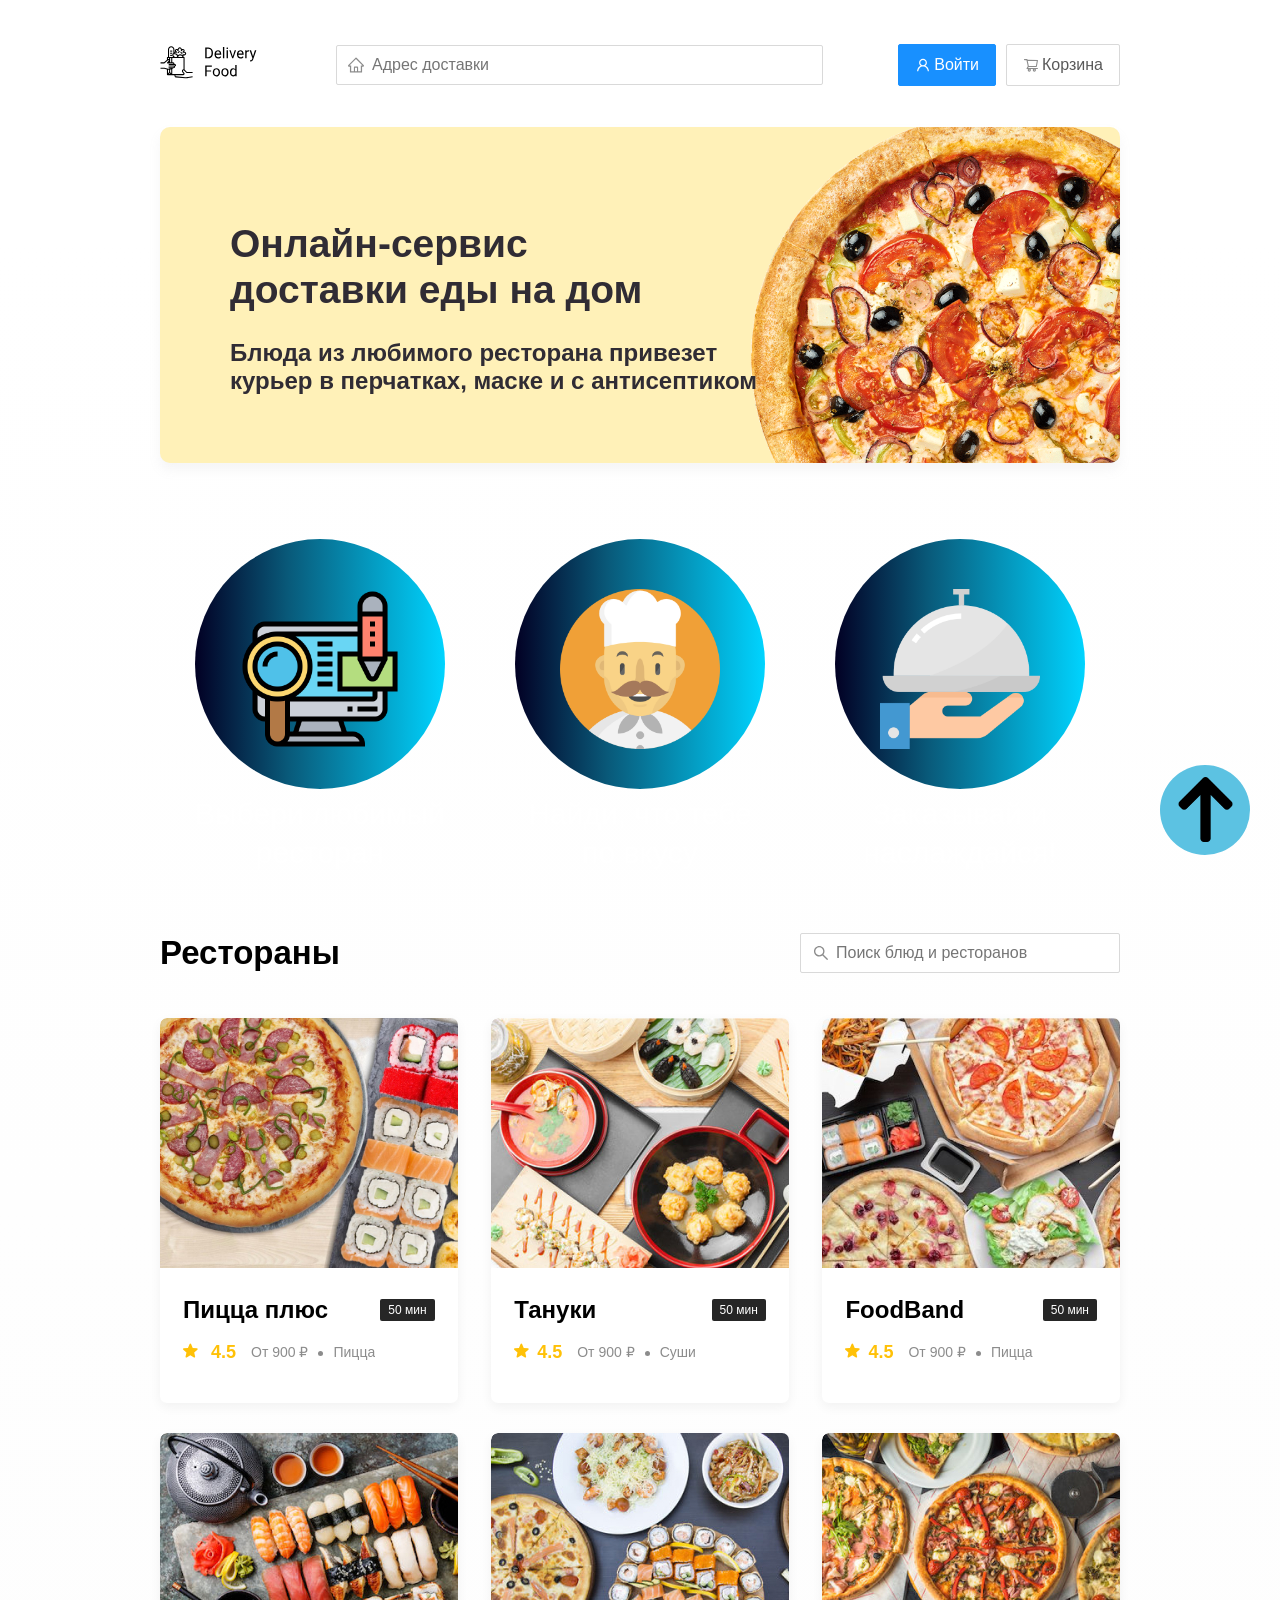
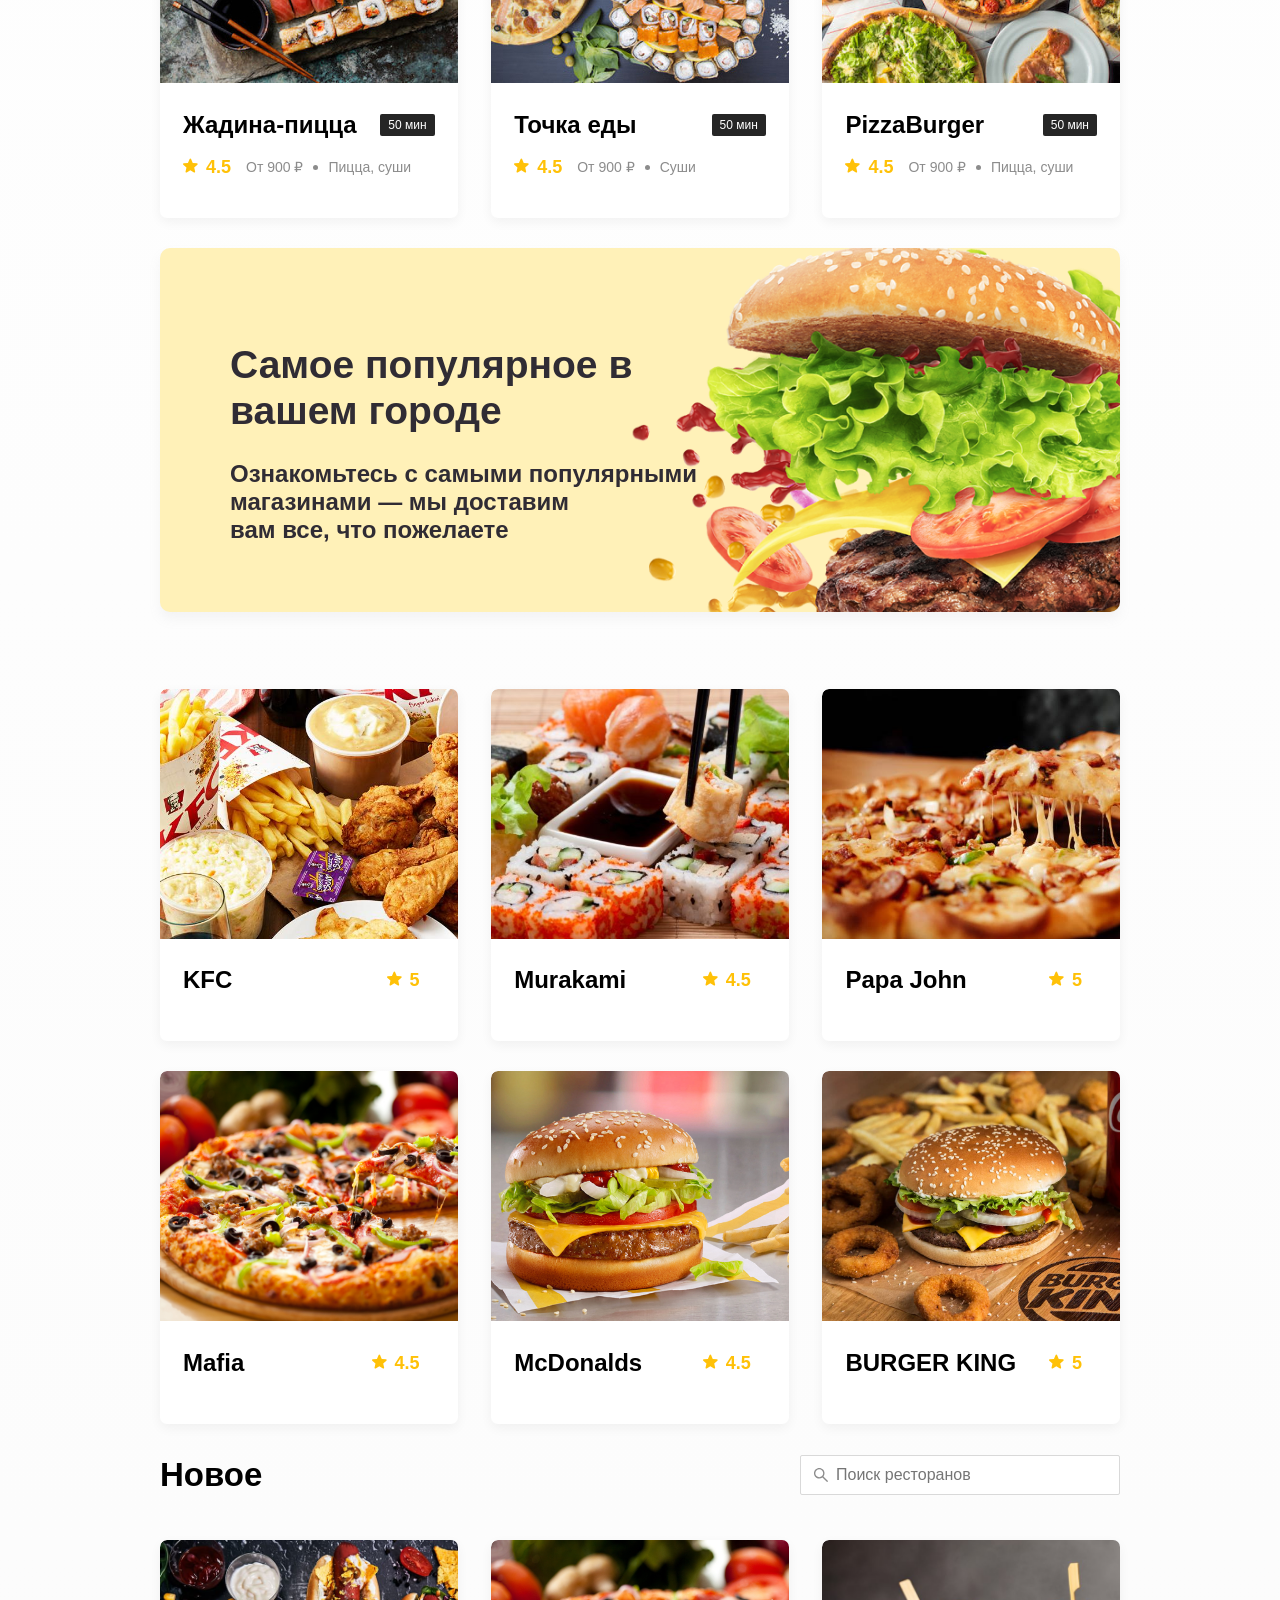
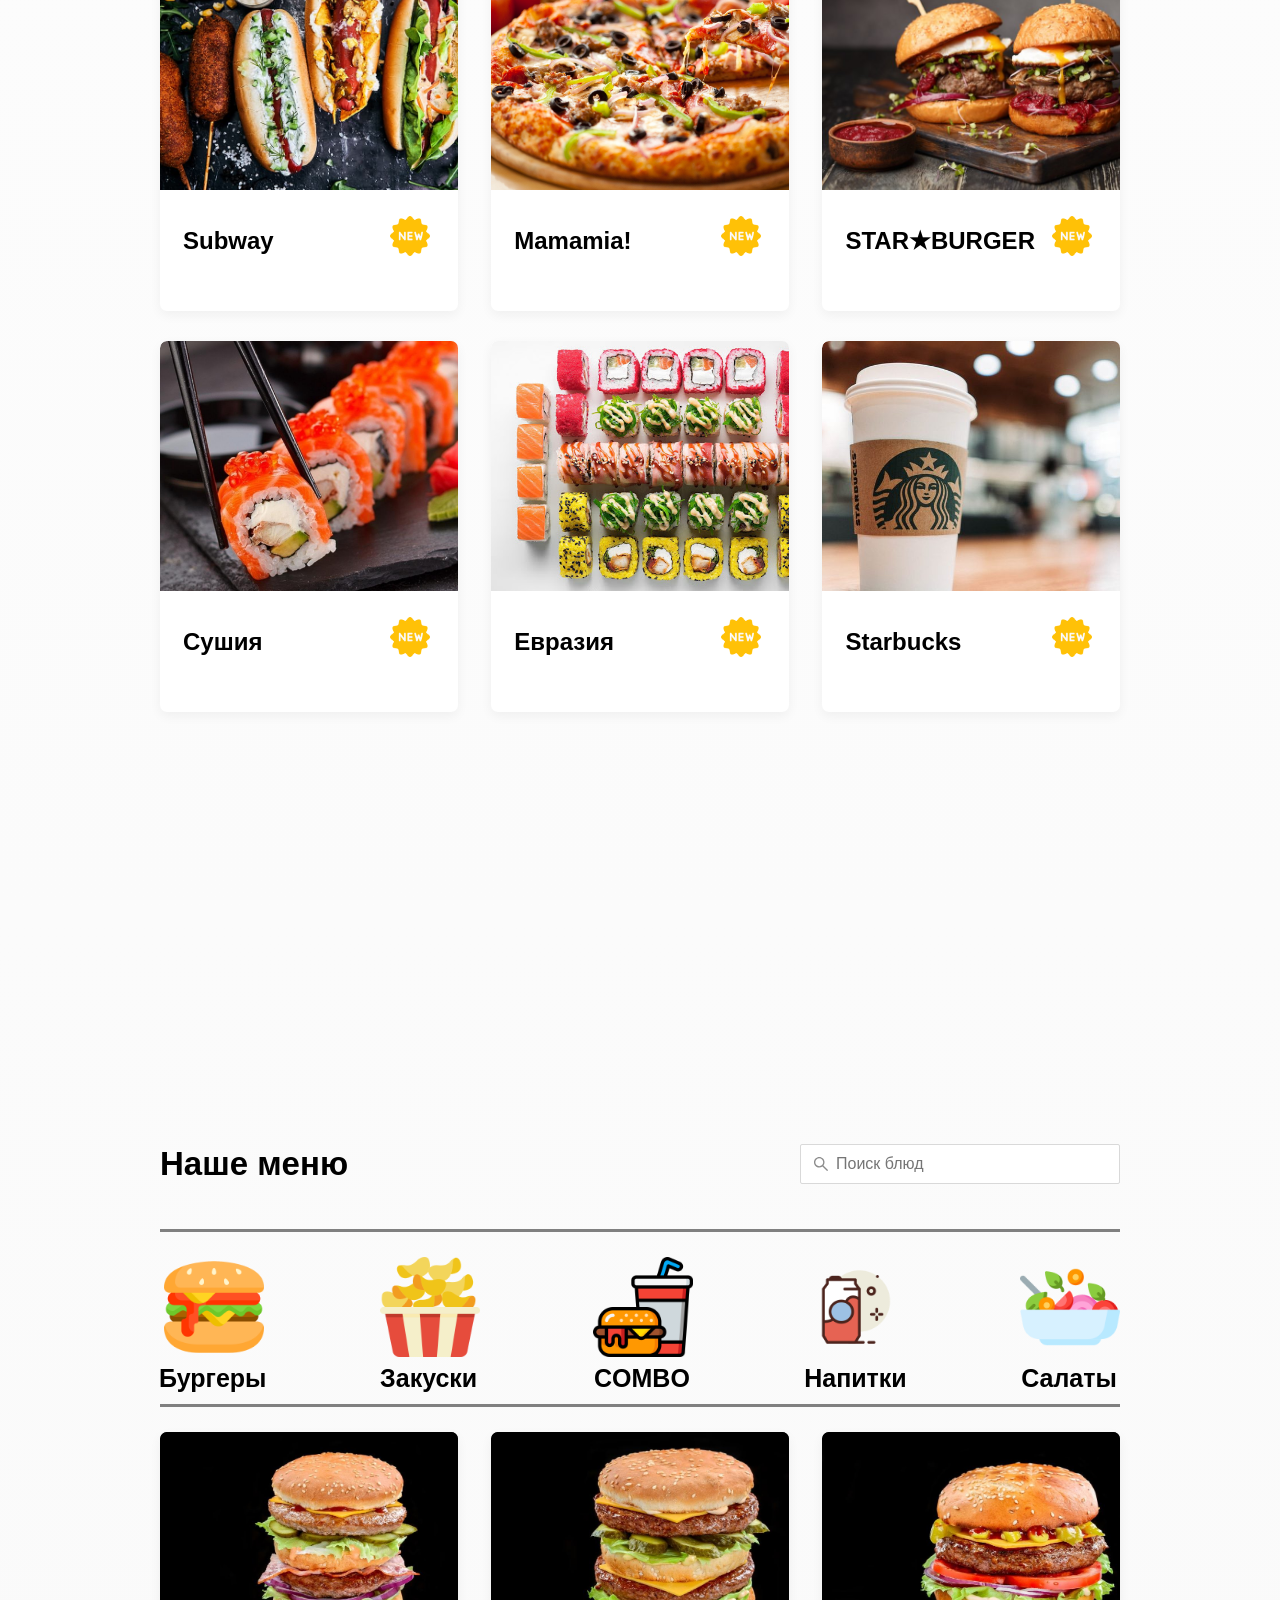
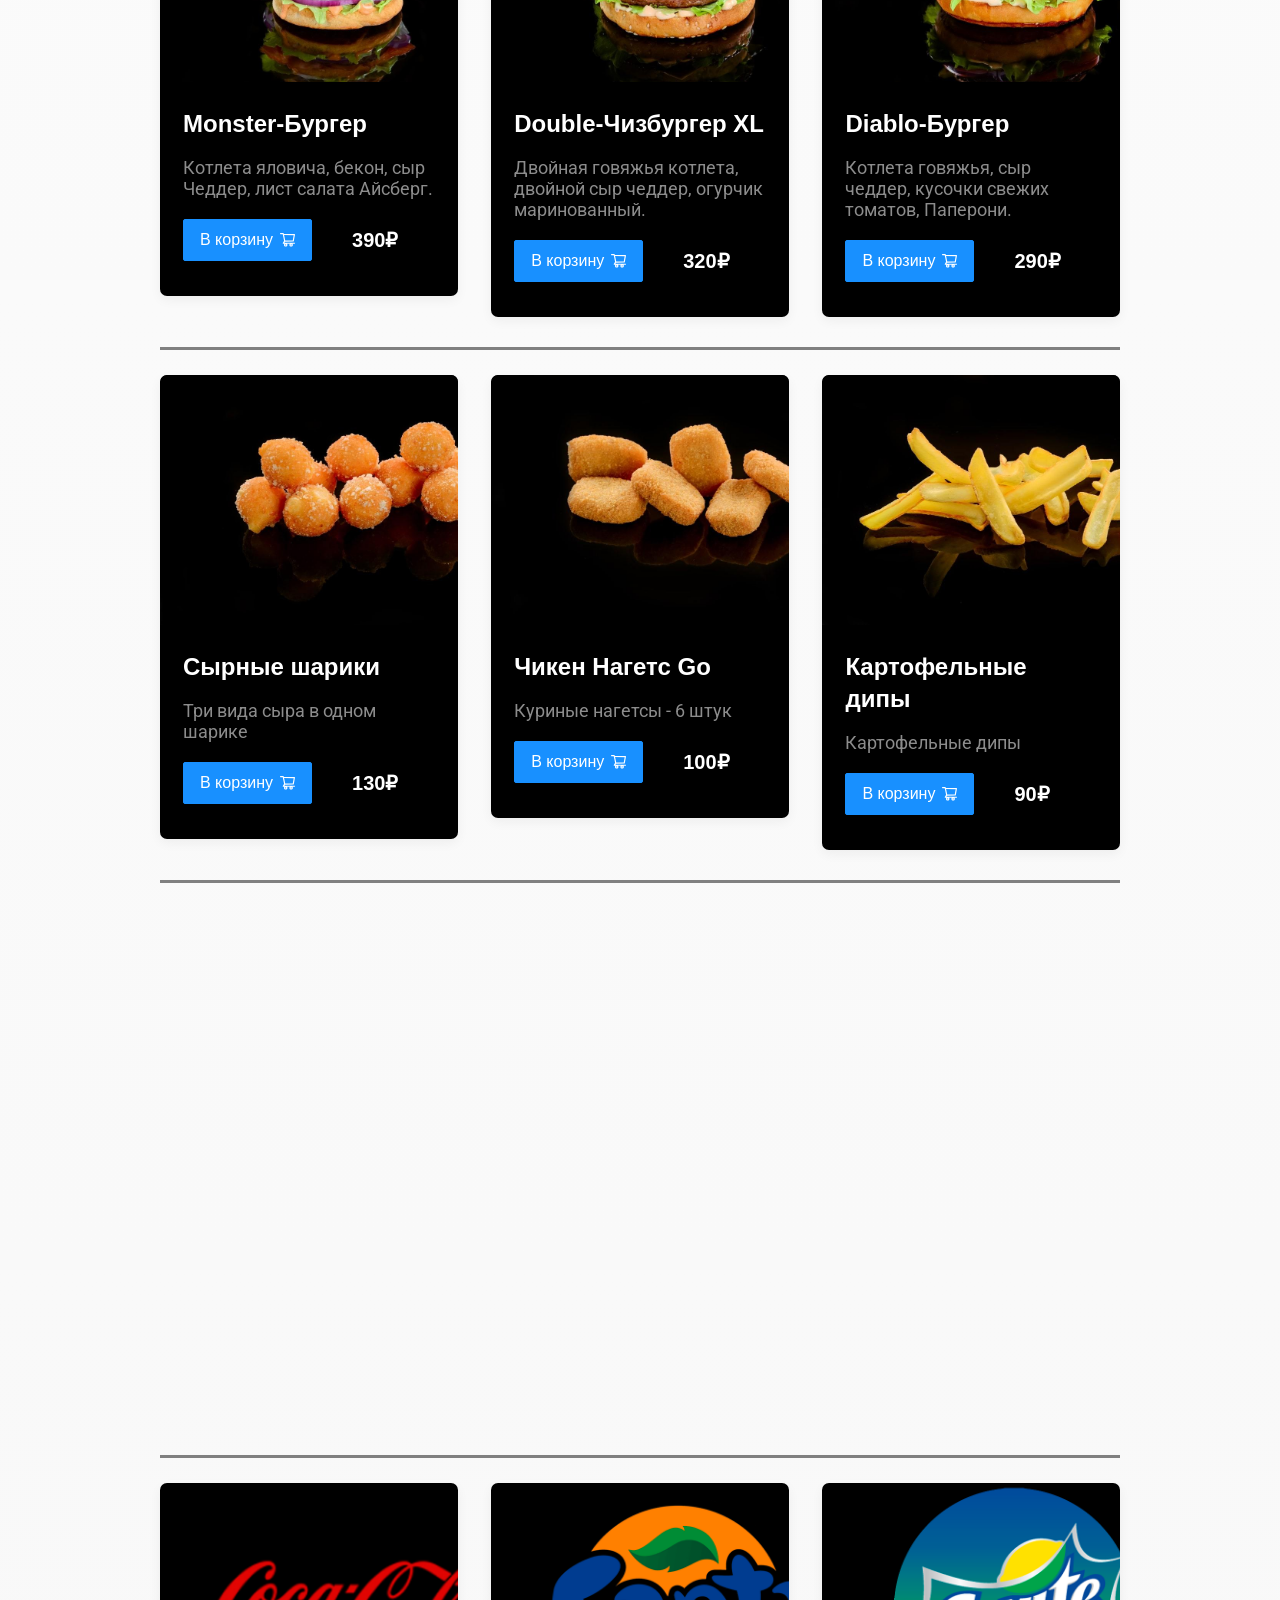
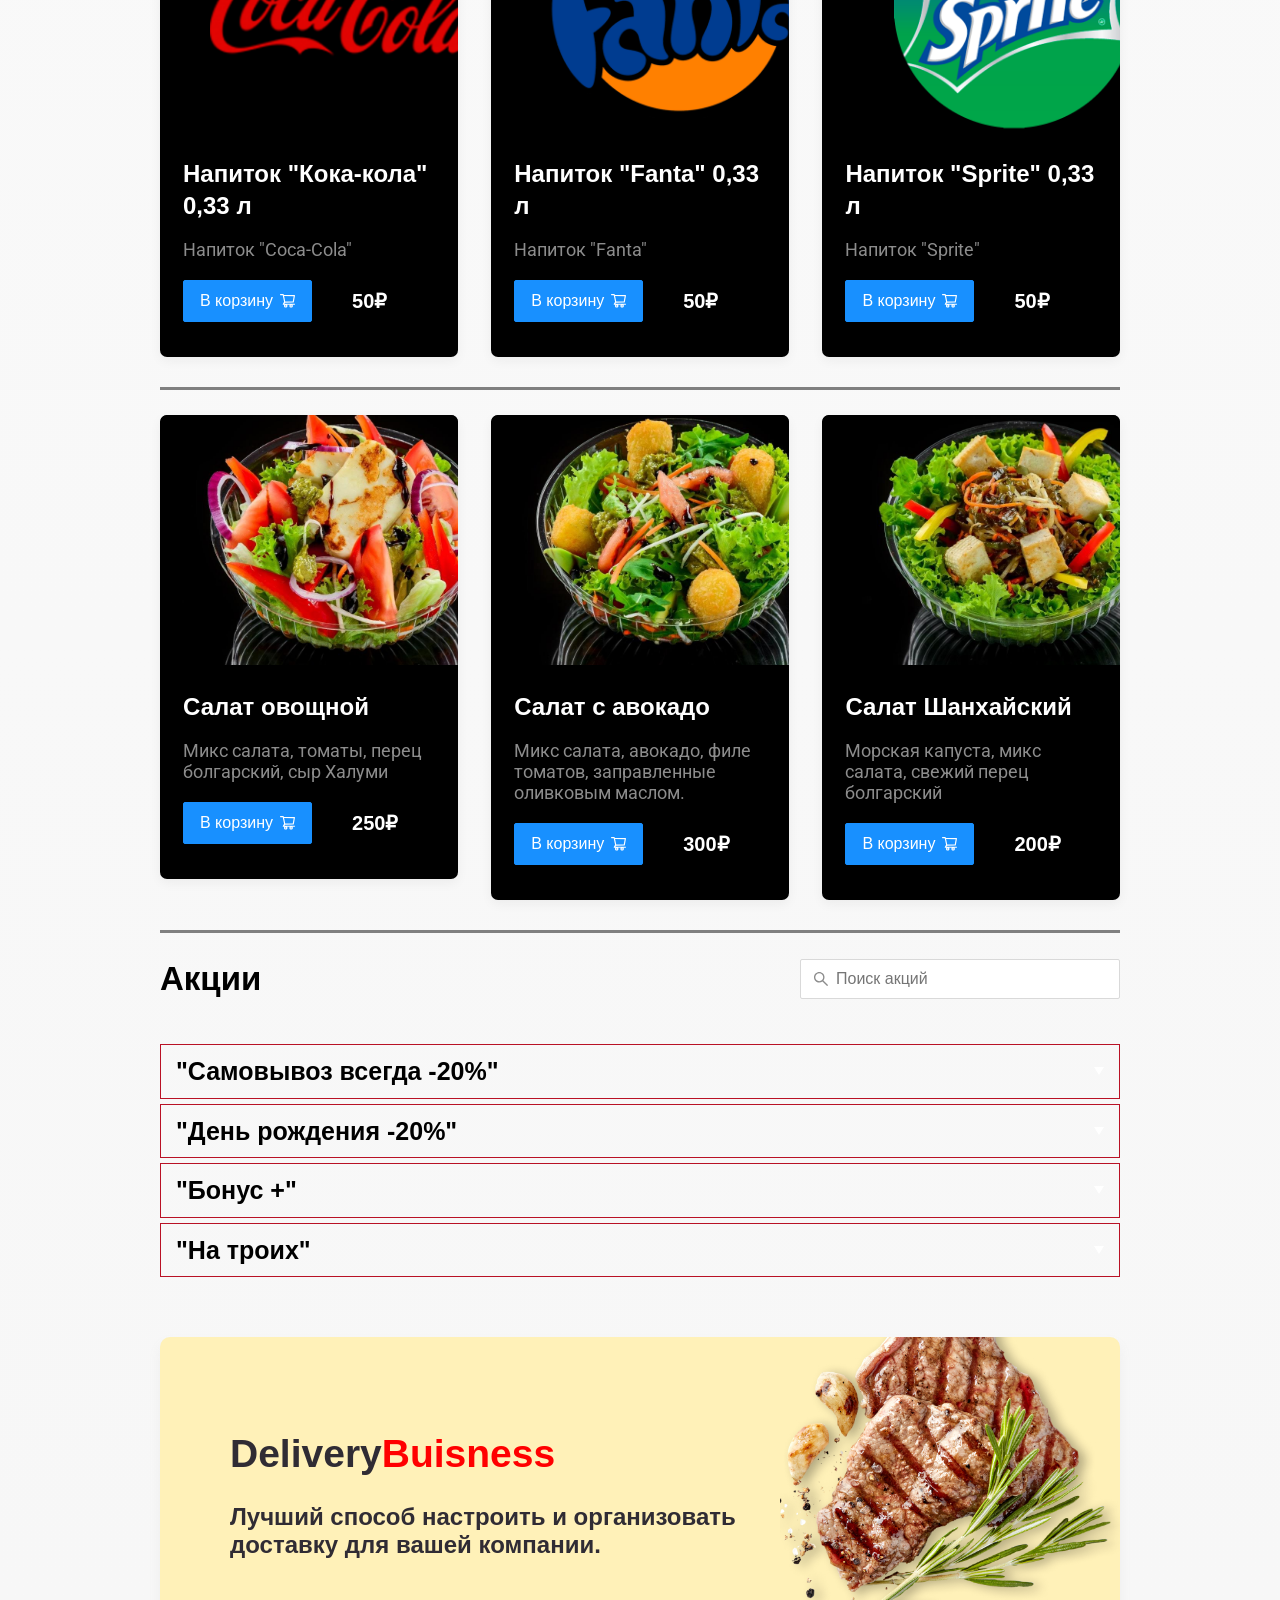
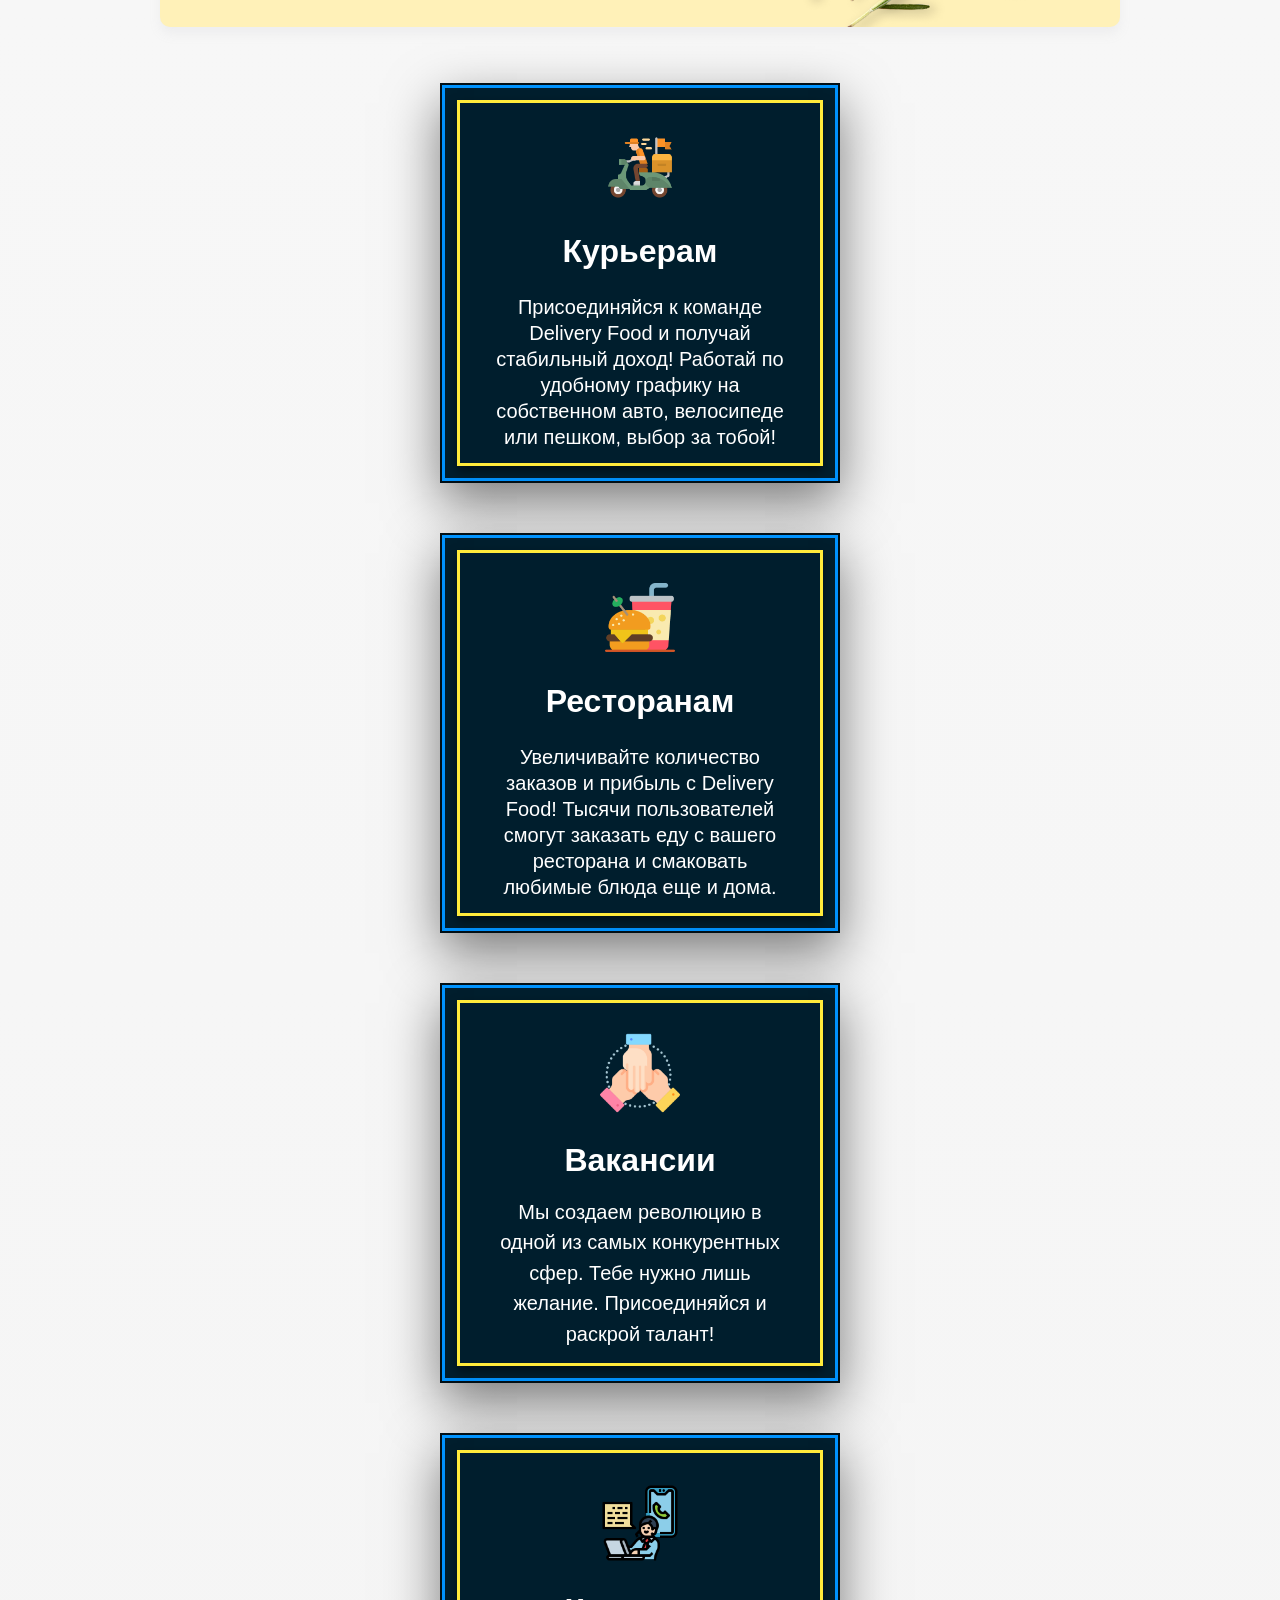
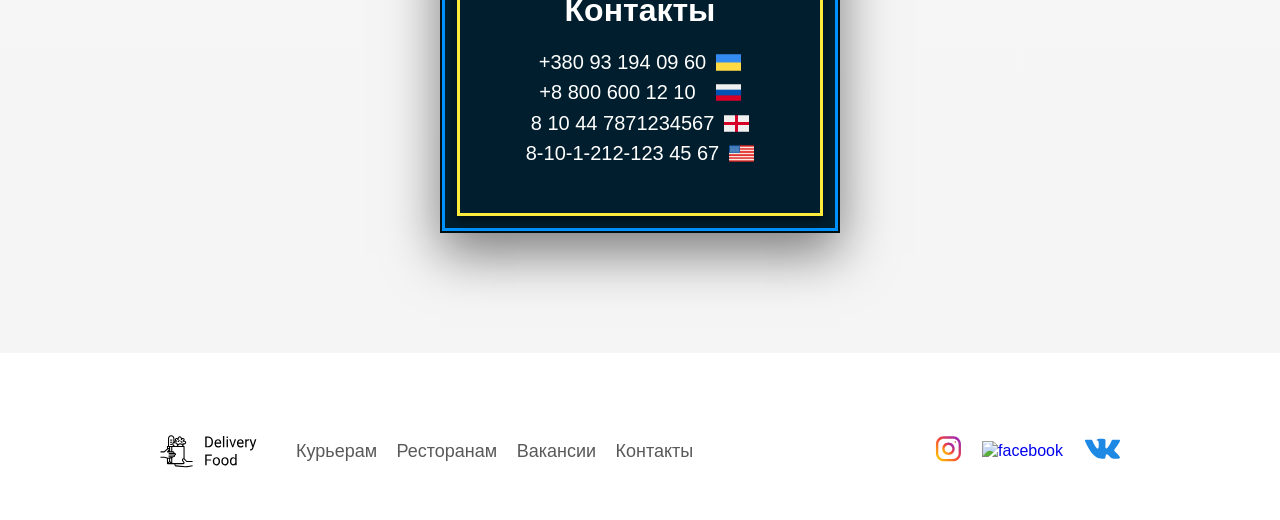
==== commit 29c64d6a: "Add files via upload" ====
--- a/index.html
+++ b/index.html
@@ -9,9 +9,13 @@
     <link rel="stylesheet" href="css/normalize.css">
     <link rel="stylesheet" href="css/animate.css">
     <script src="js\wow.min.js"></script>
+    <script src="https://cdnjs.cloudflare.com/ajax/libs/jquery/3.5.0/jquery.min.js"></script>
     <link rel="stylesheet" href="css/style.css">
 </head>
 <body>
+    <div class="loader-container">
+        <div class="loader"></div>
+    </div>
     <div class="container">
         <header style="flex-wrap: wrap;" class="wow fadeInDown ">
             <a href="index.html"> <img src="img/logo.svg" alt="logo" class="logo animated"></a>
@@ -33,10 +37,24 @@
             <section class="promo">
                 <h1 class="promo-title">Онлайн-сервис <br> доставки еды на дом</h1>
                 <p class="promo-text">
-                    Блюда из любимого ресторана привезет курьер в перчатках,<br> маске и с антисептиком
+                    Блюда из любимого ресторана привезет курьер в перчатках, маске и с антисептиком
                 </p>
             </section>
-    
+            <center>
+            <section class="rec">
+                <div class="rest-rec">
+                   <div class="kruh"> <img src="img/search.png" class="rec_img"></div>
+                    <p>Выбери    любимый ресторан </p>
+                </div>
+                <div class="rest-rec">
+                   <div class="kruh"> <img src="img/chef (1).png" class="rec_img"></div>
+                    <p>Найди, что тебе <br> по вкусу</p>
+                </div>
+                <div class="rest-rec">
+                   <div class="kruh"> <img src="img/food.png" class="rec_img"></div>
+                    <p>Заказывай и <br>наслаждайся!</p>
+                </div>
+            </section></center>
             <section class="restorans">
                 <div class="section-heading">
                     <h2 class="section-title">Рестораны</h2>
@@ -211,34 +229,501 @@
                     </div>
                 </a>
             </div>
-            <section class="promo" id="promo-bottom-2">
-                <h1 class="promo-title">Точки, где мы работаем</h1>
-                <p class="promo-text">
-                    Ознакомьтесь с городами где находится наш сервис доставки 
-                </p>
-            </section>
-            <br>
-            <center>
-                <div class="gallery">
-                <div class="photo" data-title="Киев"> <img id="kv" src="img/kiyv.jpg"></div>
-                <div class="photo" data-title="Нью-Йорк"> <img src="img/new-york.jpg"></div>
-                <div class="photo" data-title="Лондон"> <img src="img/lon.jpg"></div>
-                <div class="photo" data-title="Москва"> <img src="img/moscow.jpg"></div>
-                <div class="photo" data-title="Львов"> <img src="img/lvov.jpg"></div>
-                <div class="photo" data-title="Санкт-Петербург"> <img src="img/sb.jpg"></div>
-                </center>
-                <div class="info">
+            <div class="section-heading">
+                <h2 class="section-title">Новое</h2>
+                <input type="text" class="input-section" placeholder="Поиск ресторанов">
+            </div>
+            <div class="cards">
+                <a target="_blank" href="https://www.subway.com/en-US" class="card wow fadeInLeft">
+                    <img src="img/hot-dog.jpg" alt="img" class="card-image">
+                    <div class="card-text">
+                        <div class="card-heading">
+                            <h3 style="color: #000;" class="card-title">Subway</h3>
+                            <div class="rating" id="rating-2">
+                                <img src="img/new.png" alt="star" class="star new"></div>
+                        </div>
+                    </div>
+                </a>
+                <a target="_blank" href="https://mamamia.ua/ua" class="card wow fadeInUp">
+                    <img src="img/pizza-stock.jpg" alt="img" class="card-image">
+                    <div class="card-text">
+                        <div class="card-heading">
+                            <h3 style="color: #000;" class="card-title">Mamamia!</h3>
+                            <div class="rating" id="rating-2">
+                                <img src="img/new.png" alt="star" class="star new"></div>
+                        </div>
+                    </div>
+                </a>
+                <a target="_blank" href="https://www.starburger.ua/ru/" class="card wow fadeInRight">
+                    <img src="img/sn.jpg" alt="img" class="card-image">
+                    <div class="card-text">
+                        <div class="card-heading">
+                            <h3 style="color: #000;" class="card-title">STAR★BURGER</h3>
+                            <div class="rating" id="rating-2">
+                                <img src="img/new.png" alt="star" class="star new"></div>
+                        </div>
+                    </div>
+                </a>
+                <a target="_blank" href="https://sushiya.ua/" class="card wow fadeInLeft">
+                    <img src="img/sushia.jpeg" alt="img" class="card-image">
+                    <div class="card-text">
+                        <div class="card-heading">
+                            <h3 style="color: #000;" class="card-title">Сушия</h3>
+                            <div class="rating" id="rating-2">
+                                <img src="img/new.png" alt="star" class="star new"></div>
+                        </div>
+                    </div>
+                </a>
+                <a target="_blank" href="https://sushiya.ua/" class="card wow fadeInUp">
+                    <img src="img/ev.jpg" alt="img" class="card-image">
+                    <div class="card-text">
+                        <div class="card-heading">
+                            <h3 style="color: #000;" class="card-title">Евразия</h3>
+                            <div class="rating" id="rating-2">
+                                <img src="img/new.png" alt="star" class="star new"></div>
+                        </div>
+                    </div>
+                </a>
+                <a target="_blank" href="https://www.starbucks.com/" class="card wow fadeInRight">
+                    <img src="img/starbucks.jpg" alt="img" class="card-image">
+                    <div class="card-text">
+                        <div class="card-heading">
+                            <h3 style="color: #000;" class="card-title">Starbucks</h3>
+                            <div class="rating" id="rating-2">
+                                <img src="img/new.png" alt="star" class="star new"></div>
+                        </div>
+                    </div>
+                </a>
+                <a target="_blank" href="https://raketaapp.com/?utm_source=google&utm_medium=cpc&utm_campaign=Restaurants_Kyiv_Search&gclid=CjwKCAjw7e_0BRB7EiwAlH-goMrscQNhLoEH5ignq6KrkTEhIoseHKEGkcXrnAzluDrKrWE-1bNLZRoCP-wQAvD_BwE" class="card wow fadeInLeft">
+                    <img src="img/meat.jpg" alt="img" class="card-image">
+                    <div class="card-text">
+                        <div class="card-heading">
+                            <h3 style="color: #000;" class="card-title">Мястория</h3>
+                            <div class="rating" id="rating-2">
+                                <img src="img/new.png" alt="star" class="star new"></div>
+                        </div>
+                    </div>
+                </a>
+                <a target="_blank" href="https://tomaxa.ua/" class="card wow fadeInUp">
+                    <img src="img/s_img.jpg" alt="img" class="card-image">
+                    <div class="card-text">
+                        <div class="card-heading">
+                            <h3 style="color: #000;" class="card-title">Томаха</h3>
+                            <div class="rating" id="rating-2">
+                                <img src="img/new.png" alt="star" class="star new"></div>
+                        </div>
+                    </div>
+                </a>
+                <a target="_blank" href="https://klara.ua/" class="card wow fadeInRight">
+                    <img src="img/pir.jpg" alt="img" class="card-image">
+                    <div class="card-text">
+                        <div class="card-heading">
+                            <h3 style="color: #000;" class="card-title">Тётя Клара</h3>
+                            <div class="rating" id="rating-2">
+                                <img src="img/new.png" alt="star" class="star new"></div>
+                        </div>
+                    </div>
+                </a>
+            </div>
+            <div class="section-heading">
+                <h2 class="section-title">Наше меню</h2>
+                <input type="text" class="input-section" placeholder="Поиск блюд">
+            </div>
+            <hr id="none-hr">
+            <menu>
+                <a href="#burg" style="color: black;"> <div>
+                    <img src="img/burger.png">
+                    <p>Бургеры</p>
+                </div></a>
+                <a href="#zak" style="color: black;">  <div>
+                    <img src="img/snack.png">
+                    <p>Закуски</p>
+                </div></a>
+                <a href="#com" style="color: black;"> <div>
+                    <img src="img/burger (1).png">
+                    <p>COMBO</p>
+                </div></a>
+                <a href="#nap" style="color: black;"><div>
+                    <img src="img/pepsi.png">
+                    <p>Напитки</p>
+                </div></a>
+                <a href="#sau" style="color: black;">   <div>
+                    <img src="img/salad.png">
+                    <p>Салаты</p>
+                </div></a>
+            </menu>
+            <hr id="burg">
+            <div class="cards">
+                <div class="card wow fadeInLeft card-2">
+                    <img src="img/Monster-_430-min.jpg" alt="img" class="card-image">
+                    <div class="card-text">
+                        <div class="card-heading">
+                            <h3 class="card-title card-title-reg">Monster-Бургер</h3>
+                        </div>
+
+                        <div class="card-info">
+                            <div class="ingredients">Котлета яловича, бекон, сыр Чеддер, лист салата Айсберг.</div>
+                        </div>
+                        <div class="card-buttons">
+                            <button class="button button-primary">
+                                <span class="button-card-text">В корзину</span>
+                                <img src="img/shopping-card-white.svg" alt="shopping-cart" class="button-card-img">
+                            </button>
+                            <strong class="card-price-bold">390₽</strong>
+                        </div>
+                    </div>
+                </div>
+                <div class="card wow fadeInUp card-2">
+                    <img src="img/Double-_XL_385-min.jpg" alt="img" class="card-image">
+                    <div class="card-text">
+                        <div class="card-heading">
+                            <h3 class="card-title card-title-reg">Double-Чизбургер XL</h3>
+                        </div>
+
+                        <div class="card-info">
+                            <div class="ingredients">Двойная говяжья котлета, двойной сыр чеддер, огурчик маринованный.</div>
+                        </div>
+                        <div class="card-buttons">
+                            <button class="button button-primary">
+                                <span class="button-card-text">В корзину</span>
+                                <img src="img/shopping-card-white.svg" alt="shopping-cart" class="button-card-img">
+                            </button>
+                            <strong class="card-price-bold">320₽</strong>
+                        </div>
+                    </div>
+                </div>
+                <div class="card wow fadeInRight card-2">
+                    <img src="img/Diablo-_300-min.jpg" alt="img" class="card-image">
+                    <div class="card-text">
+                        <div class="card-heading">
+                            <h3 class="card-title card-title-reg">Diablo-Бургер</h3>
+                        </div>
+
+                        <div class="card-info">
+                            <div class="ingredients">
+                                Котлета говяжья, сыр чеддер, кусочки свежих томатов, Паперони.</div>
+                        </div>
+                        <div class="card-buttons">
+                            <button class="button button-primary">
+                                <span class="button-card-text">В корзину</span>
+                                <img src="img/shopping-card-white.svg" alt="shopping-cart" class="button-card-img">
+                            </button>
+                            <strong class="card-price-bold">290₽</strong>
+                        </div>
+                    </div>
+                </div>
+                <hr id="zak">
+                <div class="card wow fadeInLeft card-2">
+                    <img src="img/__10-min.jpg" alt="img" class="card-image">
+                    <div class="card-text">
+                        <div class="card-heading">
+                            <h3 class="card-title card-title-reg">Сырные шарики</h3>
+                        </div>
+
+                        <div class="card-info">
+                            <div class="ingredients">
+                                Три вида сыра в одном шарике</div>
+                        </div>
+                        <div class="card-buttons">
+                            <button class="button button-primary">
+                                <span class="button-card-text">В корзину</span>
+                                <img src="img/shopping-card-white.svg" alt="shopping-cart" class="button-card-img">
+                            </button>
+                            <strong class="card-price-bold">130₽</strong>
+                        </div>
+                    </div>
+                </div>
+                <div class="card wow fadeInUp card-2">
+                    <img src="img/__GO_6-min.jpg" alt="img" class="card-image">
+                    <div class="card-text">
+                        <div class="card-heading">
+                            <h3 class="card-title card-title-reg">Чикен Нагетс Go</h3>
+                        </div>
+
+                        <div class="card-info">
+                            <div class="ingredients">
+                               Куриные нагетсы - 6 штук</div>
+                        </div>
+                        <div class="card-buttons">
+                            <button class="button button-primary">
+                                <span class="button-card-text">В корзину</span>
+                                <img src="img/shopping-card-white.svg" alt="shopping-cart" class="button-card-img">
+                            </button>
+                            <strong class="card-price-bold">100₽</strong>
+                        </div>
+                    </div>
+                </div>
+                <div class="card wow fadeInRight card-2">
+                    <img src="img/__130-min.jpg" alt="img" class="card-image">
+                    <div class="card-text">
+                        <div class="card-heading">
+                            <h3 class="card-title card-title-reg">Картофельные дипы</h3>
+                        </div>
+
+                        <div class="card-info">
+                            <div class="ingredients">
+                                Картофельные дипы</div>
+                        </div>
+                        <div class="card-buttons">
+                            <button class="button button-primary">
+                                <span class="button-card-text">В корзину</span>
+                                <img src="img/shopping-card-white.svg" alt="shopping-cart" class="button-card-img">
+                            </button>
+                            <strong class="card-price-bold">90₽</strong>
+                        </div>
+                    </div>
+                </div>
+                <hr id="com">
+                <div class="card wow fadeInLeft card-2">
+                    <img src="img/Lunch_time__-min.jpg" alt="img" class="card-image">
+                    <div class="card-text">
+                        <div class="card-heading">
+                            <h3 class="card-title card-title-reg">
+                                Lunch time для друзей</h3>
+                        </div>
+
+                        <div class="card-info">
+                            <div class="ingredients">
+                                5 гамбургеров L, 3 картопляи фри, 2 соусы Паприк, Кока-кола 1,0 л.</div>
+                        </div>
+                        <div class="card-buttons">
+                            <button class="button button-primary">
+                                <span class="button-card-text">В корзину</span>
+                                <img src="img/shopping-card-white.svg" alt="shopping-cart" class="button-card-img">
+                            </button>
+                            <strong class="card-price-bold">800₽</strong>
+                        </div>
+                    </div>
+                </div>
+                <div class="card wow fadeInUp card-2">
+                    <img src="img/Big-Boy_-min.jpg" alt="img" class="card-image">
+                    <div class="card-text">
+                        <div class="card-heading">
+                            <h3 class="card-title card-title-reg">
+                                Big-Boy меню</h3>
+                        </div>
+
+                        <div class="card-info">
+                            <div class="ingredients">
+                                Big-Boy бургер, крокеты, соус сырный, Кока-кола 0,33 л.</div>
+                        </div>
+                        <div class="card-buttons">
+                            <button class="button button-primary">
+                                <span class="button-card-text">В корзину</span>
+                                <img src="img/shopping-card-white.svg" alt="shopping-cart" class="button-card-img">
+                            </button>
+                            <strong class="card-price-bold">400₽</strong>
+                        </div>
+                    </div>
+                </div>
+                <div class="card wow fadeInRight card-2">
+                    <img src="img/_-min.jpg" alt="img" class="card-image">
+                    <div class="card-text">
+                        <div class="card-heading">
+                            <h3 class="card-title card-title-reg">
+                                Чизбургер меню</h3>
+                        </div>
+
+                        <div class="card-info">
+                            <div class="ingredients">
+                                Чизбургер L, сырные палочки, соус Паприк, Спрайт 0,33 л.</div>
+                        </div>
+                        <div class="card-buttons">
+                            <button class="button button-primary">
+                                <span class="button-card-text">В корзину</span>
+                                <img src="img/shopping-card-white.svg" alt="shopping-cart" class="button-card-img">
+                            </button>
+                            <strong class="card-price-bold">400₽</strong>
+                        </div>
+                    </div>
+                </div>
+                <hr id="nap">
+                <div class="card wow fadeInLeft card-2">
+                    <img src="img/CocaCola.png" alt="img" class="card-image">
+                    <div class="card-text">
+                        <div class="card-heading">
+                            <h3 class="card-title card-title-reg">
+                                Напиток "Кока-кола" 0,33 л</h3>
+                        </div>
+
+                        <div class="card-info">
+                            <div class="ingredients">
+                                Напиток "Coca-Cola"</div>
+                        </div>
+                        <div class="card-buttons">
+                            <button class="button button-primary">
+                                <span class="button-card-text">В корзину</span>
+                                <img src="img/shopping-card-white.svg" alt="shopping-cart" class="button-card-img">
+                            </button>
+                            <strong class="card-price-bold">50₽</strong>
+                        </div>
+                    </div>
+                </div>
+                <div class="card wow fadeInUp card-2">
+                    <img src="img/fanta.png" alt="img" class="card-image">
+                    <div class="card-text">
+                        <div class="card-heading">
+                            <h3 class="card-title card-title-reg">
+                                Напиток "Fanta" 0,33 л</h3>
+                        </div>
+
+                        <div class="card-info">
+                            <div class="ingredients">
+                                Напиток "Fanta"</div>
+                        </div>
+                        <div class="card-buttons">
+                            <button class="button button-primary">
+                                <span class="button-card-text">В корзину</span>
+                                <img src="img/shopping-card-white.svg" alt="shopping-cart" class="button-card-img">
+                            </button>
+                            <strong class="card-price-bold">50₽</strong>
+                        </div>
+                    </div>
+                </div>
+                <div class="card wow fadeInRight card-2">
+                    <img src="img/sprite.png" alt="img" class="card-image">
+                    <div class="card-text">
+                        <div class="card-heading">
+                            <h3 class="card-title card-title-reg">
+                                Напиток "Sprite" 0,33 л</h3>
+                        </div>
+
+                        <div class="card-info">
+                            <div class="ingredients">
+                                Напиток "Sprite"</div>
+                        </div>
+                        <div class="card-buttons">
+                            <button class="button button-primary">
+                                <span class="button-card-text">В корзину</span>
+                                <img src="img/shopping-card-white.svg" alt="shopping-cart" class="button-card-img">
+                            </button>
+                            <strong class="card-price-bold">50₽</strong>
+                        </div>
+                    </div>
+                </div>
+                <hr id="sau">
+                <div class="card wow fadeInLeft card-2">
+                    <img src="img/______225-min.jpg" alt="img" class="card-image">
+                    <div class="card-text">
+                        <div class="card-heading">
+                            <h3 class="card-title card-title-reg">
+                                Салат овощной</h3>
+                        </div>
+
+                        <div class="card-info">
+                            <div class="ingredients">                       
+                    Микс салата, томаты, перец болгарский, сыр Халуми</div>
+                        </div>
+                        <div class="card-buttons">
+                            <button class="button button-primary">
+                                <span class="button-card-text">В корзину</span>
+                                <img src="img/shopping-card-white.svg" alt="shopping-cart" class="button-card-img">
+                            </button>
+                            <strong class="card-price-bold">250₽</strong>
+                        </div>
+                    </div>
+                </div>
+                <div class="card wow fadeInUp card-2">
+                    <img src="img/____250-min.jpg" alt="img" class="card-image">
+                    <div class="card-text">
+                        <div class="card-heading">
+                            <h3 class="card-title card-title-reg">
+                                Салат с авокадо</h3>
+                        </div>
+
+                        <div class="card-info">
+                            <div class="ingredients">                       
+                                Микс салата, авокадо, филе томатов, заправленные оливковым маслом.</div>
+                        </div>
+                        <div class="card-buttons">
+                            <button class="button button-primary">
+                                <span class="button-card-text">В корзину</span>
+                                <img src="img/shopping-card-white.svg" alt="shopping-cart" class="button-card-img">
+                            </button>
+                            <strong class="card-price-bold">300₽</strong>
+                        </div>
+                    </div>
+                </div>
+                <div class="card wow fadeInRight card-2">
+                    <img src="img/sh.jpg" alt="img" class="card-image">
+                    <div class="card-text">
+                        <div class="card-heading">
+                            <h3 class="card-title card-title-reg">
+                                Салат Шанхайский</h3>
+                        </div>
+
+                        <div class="card-info">
+                            <div class="ingredients">                       
+                                Морская капуста, микс салата, свежий перец болгарский</div>
+                        </div>
+                        <div class="card-buttons">
+                            <button class="button button-primary">
+                                <span class="button-card-text">В корзину</span>
+                                <img src="img/shopping-card-white.svg" alt="shopping-cart" class="button-card-img">
+                            </button>
+                            <strong class="card-price-bold">200₽</strong>
+                        </div>
+                    </div>
+                </div>
+                <hr>
+            </div>
+            <div class="section-heading">
+                <h2 class="section-title">Акции</h2>
+                <input type="text" class="input-section" placeholder="Поиск акций">
+            </div>
+    <div class="faq">
+        <div class="faq-item">
+            <input class="faq-input" type="checkbox" id="faq_1">
+            <label class="faq-title" for="faq_1">
+                "Самовывоз всегда -20%"</label>
+            <div class="faq-text">
+                <p>
+                    Забирай свой заказ сам и получай скидку в 20%</p>
+            </div>
+        </div>
+
+        <div class="faq-item">
+            <input class="faq-input" type="checkbox" id="faq_2">
+            <label class="faq-title" for="faq_2">"День рождения -20%"</label>
+            <div class="faq-text">
+                <p>Угощай своих друзей выгодно, получи 20% скидки в День рождения</p>
+            </div>
+        </div>
+        <div class="faq-item">
+            <input class="faq-input" type="checkbox" id="faq_3">
+            <label class="faq-title" for="faq_3">"Бонус +"</label>
+            <div class="faq-text">
+                <p>На каждые потраченных 10₽ мы начисляем один бонусный рубль, которыми вы можете оплатить до 30% в следующем заказ</p>
+            </div>
+        </div>
+        <div class="faq-item">
+            <input class="faq-input" type="checkbox" id="faq_4">
+            <label class="faq-title" for="faq_4">"На троих"</label>
+            <div class="faq-text">
+                <p>
+                    К двум COMBO меню Третьей идет в подарок (в подарок идет меню с наименьшей ценой из двух заказанных)</p>
+            </div>
+        </div>
+    </div>
+
+                <section class="promo" id="promo-bottom-4">
+                    <h1 class="promo-title">Delivery<b style="color:red;">Buisness</b></h1>
+                    <p class="promo-text">
+                        Лучший способ настроить и организовать доставку для вашей компании.
+                    </p>
+                </section>
+                <div class="info" id="kur">
             <div class="box">
                 <span></span>
                 <span></span>
                 <span></span>
                 <span></span>
                 <div class="content-box"><img class="bike" src="img/delivery-bike.png"><h1>Курьерам</h1>
-                <p>Присоединяйся к команде Delivery Food - стань курьером и получай стабильный доход! Работай по удобному графику на собственном авто, скутере, велосипеде или пешком, выбор за тобой!</p>
-                </div>
-            </div>
-            </div>
-            <div style="margin-top: 450px;" class="info">
+                <p>Присоединяйся к команде Delivery Food и получай стабильный доход! Работай по удобному графику на собственном авто, велосипеде или пешком, выбор за тобой!</p>
+                </div>
+            </div>
+            </div>
+            <div style="margin-top: 450px;" class="info" id="rest">
                 <div class="box">
                     <span></span>
                     <span></span>
@@ -246,26 +731,39 @@
                     <span></span>
                     <div class="content-box"><img class="bike" src="img/fast-food.png"><h1>Ресторанам</h1>
                     <p>
-                        Увеличивайте количество заказов и прибыль с Delivery Food! Тысячи пользователей смогут заказать еду с вашего ресторана, а постоянные клиенты - смаковать любимые блюда еще и дома.</p>
-                    </div>
-                </div>
-                </div>
-                <div style="margin-top: 450px;" class="info">
-                    <div class="box">
-                        <span></span>
-                        <span></span>
-                        <span></span>
-                        <span></span>
-                        <div class="content-box" style="line-height: 190%;"><img style="width: 80px;height: 80px;" class="bike" src="img/help.png"><h1>Контакты</h1>
-                        <p>
-                            +380 93 194 09 60<img  style="width: 25px; height: 25px; vertical-align: middle; margin-left: 10px; margin-top: -3px;" src="img/ukraine.png"><br>
-                            +8 800 600 12 10<img  style="width: 25px; height: 25px; vertical-align: middle; margin-left: 20px; margin-top: -3px;" src="img/russia.png"><br>
-                            8 10 44 7871234567<img  style="width: 25px; height: 25px; vertical-align: middle; margin-left: 10px; margin-top: -3px;" src="img/england.png"><br>
-                            8-10-1-212-123 45 67<img  style="width: 25px; height: 25px; vertical-align: middle; margin-left: 10px; margin-top: -3px;" src="img/usa-today.png"><br>
-                        </p>
-                        </div>
-                    </div>
-                    </div>
+                        Увеличивайте количество заказов и прибыль с Delivery Food! Тысячи пользователей смогут заказать еду с вашего ресторана и смаковать любимые блюда еще и дома.</p>
+                    </div>
+                </div>
+                </div>
+                    <div style="margin-top: 450px;" class="info" id="vak">
+                        <div class="box">
+                            <span></span>
+                            <span></span>
+                            <span></span>
+                            <span></span>
+                            <div class="content-box" style="line-height: 190%;"><img style="width: 80px;height: 80px;" class="bike" src="img/united.png"><h1>Вакансии</h1>
+                            <p>
+                                Мы создаем революцию в одной из самых конкурентных сфер. Тебе нужно лишь    желание. Присоединяйся и раскрой талант!
+                            </p>
+                            </div>
+                        </div>
+                        </div>
+                        <div style="margin-top: 450px;" class="info" id="contact">
+                            <div class="box">
+                                <span></span>
+                                <span></span>
+                                <span></span>
+                                <span></span>
+                                <div class="content-box" style="line-height: 190%;"><img style="width: 80px;height: 80px;" class="bike" src="img/help.png"><h1>Контакты</h1>
+                                <p>
+                                    +380 93 194 09 60<img  style="width: 25px; height: 25px; vertical-align: middle; margin-left: 10px; margin-top: -3px;" src="img/ukraine.png"><br>
+                                    +8 800 600 12 10<img  style="width: 25px; height: 25px; vertical-align: middle; margin-left: 20px; margin-top: -3px;" src="img/russia.png"><br>
+                                    8 10 44 7871234567<img  style="width: 25px; height: 25px; vertical-align: middle; margin-left: 10px; margin-top: -3px;" src="img/england.png"><br>
+                                    8-10-1-212-123 45 67<img  style="width: 25px; height: 25px; vertical-align: middle; margin-left: 10px; margin-top: -3px;" src="img/usa-today.png"><br>
+                                </p>
+                                </div>
+                            </div>
+                            </div>
             <br>
             <br>
             <br>
@@ -298,10 +796,10 @@
             <div class="footer-block">
                 <img src="img/logo.svg" alt="logo" class="logo footer-logo">
                 <nav class="footer-nav">
-                    <a href="#" class="footer-link">Ресторанам</a>
-                    <a href="#" class="footer-link">Курьерам</a>
-                    <a href="#" class="footer-link">Пресс-центр</a>
-                    <a href="#" class="footer-link">Контакты</a>
+                    <a href="#kur" class="footer-link">Курьерам</a>
+                    <a href="#rest" class="footer-link">Ресторанам</a>
+                    <a href="#vak" class="footer-link">Вакансии</a>
+                    <a href="#contact" class="footer-link">Контакты</a>
                 </nav>
                 <div class="social-links">
                     <a href="#" class="social-link"><img src="img/Group 1.svg" alt="instagram"></a>
@@ -363,7 +861,19 @@
             </div>
         </div>
     </div>
+
+    <a href="#">
+		<div class="pulse">
+		<div class="phone"><img class="up" src="img/up-arrow.png" alt="up"></div>
+		</div></a>
+
+
     <script src="js\wow.min.js"></script>
     <script src="js\main.js"></script>
+    <script>
+        $(window).on("load",function(){
+            $(".loader-container").fadeOut(3000);
+        });
+    </script>
 </body>
 </html>
--- a/css/style.css
+++ b/css/style.css
@@ -1,6 +1,25 @@
 *{
     box-sizing: border-box;
     outline: none;
+    scroll-behavior: smooth;
+    padding: 0;
+    margin: 0;
+}
+
+::-webkit-scrollbar{
+	width: 20px;
+}
+
+::-webkit-scrollbar-track{
+	background: #171D4A;
+	box-shadow: 0 0 5px rgba(0,0,0,0.3) inset;
+}
+
+::-webkit-scrollbar-thumb{
+	background: linear-gradient(#fff6B7, #F6416C);
+	border-radius: 10px;
+	position: relative;
+	height: 20%;
 }
 
 a{
@@ -91,13 +110,14 @@
 }
 
 #promo-bottom-2{
-    background: #FFF1B8 url(../img/map.png) no-repeat top 5px right 40px / 300px;
+    background: #FFF1B8 url(../img/map.png) no-repeat top 5px right 40px / 265px;
+    margin-bottom: 35px;
 }
 
 .promo-text{
     max-width: 538px;
     font-style: normal;
-    font-weight: normal;
+    font-weight: bold;
     font-size: 24px;
     line-height: 28px;
     color: #302C34;
@@ -110,6 +130,68 @@
     line-height: 46px;
     color: #302C34;
 }
+
+#promo-bottom-4{
+    background: #FFF1B8 url(../img/steak_PNG59.png) no-repeat top -50px right -10px / 450px;
+}
+
+.rec_img{
+    width: 160px;
+    margin-top: 40px;
+    box-sizing: border-box; 
+    height: 160px;
+}
+
+.rec p{
+    font-size: 30px;
+}
+
+.rec{
+    display: flex;
+    margin-bottom: 45px;
+    flex-wrap: wrap;
+    justify-content: space-between;
+    transition: .7s all ease-in-out;
+    color: white;
+}
+.rec div{
+    margin: auto;
+    flex: 30%;
+    margin: 5px;
+    transition: .7s all ease-in-out;
+    cursor: pointer;
+    padding: 10px;
+}
+
+
+
+.rec div:hover{
+    border-radius: 40px;
+    background: #FF3100;
+}
+
+.rec div:hover .kruh{
+    background: rgb(2,0,36);
+    background: linear-gradient(90deg, rgba(2,0,36,1) 0%, rgba(9,89,121,1) 37%, rgba(0,212,255,1) 100%);
+    border-radius: 50%;
+    width: 250px;
+    height: 250px;
+    transition: .7s all ease-in-out;
+}
+
+.kruh{
+    background: rgb(2,0,36);
+    background: linear-gradient(90deg, rgba(2,0,36,1) 0%, rgba(9,89,121,1) 37%, rgba(0,212,255,1) 100%);
+    border-radius: 50%;
+    width: 250px;
+    height: 250px;
+    transition: .7s all ease-in-out;
+}
+
+#why{
+    background: #FFF1B8 url(../img/home_sushi2_pic4.png) no-repeat top -50px right -20px / 450px;
+}
+
 
 .input-section{
     background: #FFFFFF;
@@ -155,6 +237,29 @@
     flex-basis: 31%;
 }
 
+.card-2{
+    background: black;
+    box-shadow: 0px 4px 12px rgba(0, 0, 0, 0.05);
+    border-radius: 7px;
+    overflow: hidden;
+    margin-bottom: 30px;
+    transition: .7s ease-in-out all;
+    flex-basis: 31%;
+}
+
+.card-2{
+    color: white;
+}
+
+.card-2 .card-price-bold{
+    color: white;
+}
+
+.card-2 a{
+    color: black;
+}
+
+
 .card-image{
     border-top-right-radius: 7px;
     border-top-left-radius: 7px;
@@ -208,6 +313,7 @@
     color: #000000;
     margin-left: 30px;
 }
+
 
 .button-card-text{
     margin-right: 6px;
@@ -251,7 +357,6 @@
     border-radius: 2px;
     padding: 1px 8px;
 }
-
 
 
 .rating{
@@ -478,28 +583,250 @@
     margin-top: 20px;
 }
 
+*{box-sizing: border-box; -webkit-box-sizing: border-box; }
+html, body { height: 100%; }
+body { margin: 0; font: 16px/1.3 sans-serif; }
+
+/*
+PURE RESPONSIVE CSS3 SLIDESHOW GALLERY by Roko C. buljan
+http://stackoverflow.com/a/34696029/383904
+*/
+
+.CSSgal {
+	position: relative;
+	overflow: hidden;
+    height: 650px; /* Or set a fixed height */
+    margin-bottom: 50px;
+    object-fit: cover;
+    color:black;
+    margin-top: -30px;
+}
+
+
+/* SLIDER */
+
+.CSSgal .slider {
+	height: 100%;
+	white-space: nowrap;
+	font-size: 0;
+	transition: 0.8s;
+}
+
+/* SLIDES */
+
+.CSSgal .slider > * {
+	font-size: 1rem;
+	display: inline-block;
+	white-space: normal;
+	vertical-align: top;
+	height: 100%;
+	width: 100%;
+	background: none 50% no-repeat;
+	background-size: cover;
+}
+
+/* PREV/NEXT, CONTAINERS & ANCHORS */
+
+.CSSgal .prevNext {
+	position: absolute;
+	z-index: 1;
+	top: 50%;
+	width: 100%;
+	height: 0;
+}
+
+.CSSgal .prevNext > div+div {
+	visibility: hidden; /* Hide all but first P/N container */
+}
+
+.CSSgal .prevNext a {
+	background: #fff;
+	position: absolute;
+	width:       60px;
+	height:      60px;
+	line-height: 60px; /* If you want to place numbers */
+	text-align: center;
+	opacity: 0.7;
+	-webkit-transition: 0.3s;
+					transition: 0.3s;
+	-webkit-transform: translateY(-50%);
+					transform: translateY(-50%);
+	left: 0;
+}
+.CSSgal .prevNext a:hover {
+	opacity: 1;
+}
+.CSSgal .prevNext a+a {
+	left: auto;
+	right: 0;
+}
+
+/* NAVIGATION */
+
+.CSSgal .bullets {
+	position: absolute;
+	z-index: 2;
+	bottom: 0;
+	padding: 10px 0;
+	width: 100%;
+	text-align: center;
+}
+.CSSgal .bullets > a {
+	display: inline-block;
+	width:       30px;
+	height:      30px;
+	line-height: 30px;
+	text-decoration: none;
+	text-align: center;
+	background: rgba(255, 255, 255, 1);
+	-webkit-transition: 0.3s;
+					transition: 0.3s;
+}
+.CSSgal .bullets > a+a {
+	background: rgba(255, 255, 255, 0.5); /* Dim all but first */
+}
+.CSSgal .bullets > a:hover {
+	background: rgba(255, 255, 255, 0.7) !important;
+}
+
+/* NAVIGATION BUTTONS */
+/* ALL: */
+.CSSgal >s:target ~ .bullets >* {      background: rgba(255, 255, 255, 0.5);}
+/* ACTIVE */
+#s1:target ~ .bullets >*:nth-child(1) {background: rgba(255, 255, 255,   1);}
+#s2:target ~ .bullets >*:nth-child(2) {background: rgba(255, 255, 255,   1);}
+#s3:target ~ .bullets >*:nth-child(3) {background: rgba(255, 255, 255,   1);}
+#s4:target ~ .bullets >*:nth-child(4) {background: rgba(255, 255, 255,   1);}
+/* More slides? Add here more rules */
+
+/* PREV/NEXT CONTAINERS VISIBILITY */
+/* ALL: */
+.CSSgal >s:target ~ .prevNext >* {      visibility: hidden;}
+/* ACTIVE: */
+#s1:target ~ .prevNext >*:nth-child(1) {visibility: visible;}
+#s2:target ~ .prevNext >*:nth-child(2) {visibility: visible;}
+#s3:target ~ .prevNext >*:nth-child(3) {visibility: visible;}
+#s4:target ~ .prevNext >*:nth-child(4) {visibility: visible;}
+/* More slides? Add here more rules */
+
+/* SLIDER ANIMATION POSITIONS */
+
+#s1:target ~ .slider {transform: translateX(   0%); -webkit-transform: translateX(   0%);}
+#s2:target ~ .slider {transform: translateX(-100%); -webkit-transform: translateX(-100%);}
+#s3:target ~ .slider {transform: translateX(-200%); -webkit-transform: translateX(-200%);}
+#s4:target ~ .slider {transform: translateX(-300%); -webkit-transform: translateX(-300%);}
+/* More slides? Add here more rules */
+
+
+/* YOU'RE THE DESIGNER! 
+   ____________________
+   All above was mainly to get it working :)
+   CSSgal CUSTOM STYLES / OVERRIDES HERE: */
+
+.CSSgal{
+    color: black;
+    font-weight: bold;
+	text-align: center;
+}
+.CSSgal .slider h2 {
+	margin-top: 40vh;
+	font-weight: 200;
+	letter-spacing: -0.06em;
+	word-spacing: 0.2em;
+    font-size: 7em;
+    padding-top: -100px;
+    color: orange   ;
+    font-family: "Comic Sans MS", sans-serif;
+}
+.CSSgal a {
+	border-radius: 50%;
+	margin: 0 3px;
+	color: rgba(0,0,0,0.8);
+	text-decoration: none;
+}
+
 #kv{
     margin-top: -10px;
 }
 
-.photo {
-    display: inline-block; /* Строчно-блочный элемент */
-    position: relative; /* Относительное позиционирование */
-   }
-   .photo:hover::after {
-    content: attr(data-title); /* Выводим текст */
-    position: absolute; /* Абсолютное позиционирование */
-    left: 0; right: 0; bottom: 5px; /* Положение подсказки */
-    z-index: 1; /* Отображаем подсказку поверх других элементов */
-    background: rgba(0,42,167,0.6); /* Полупрозрачный цвет фона */
-    color: #fff; /* Цвет текста */
-    text-align: center; /* Выравнивание текста по центру */
-    font-family: Arial, sans-serif; /* Гарнитура шрифта */
-    font-size: 90px; /* Размер текста подсказки */
-    padding: 5px 10px; /* Поля */
-    border: 1px solid #333; /* Параметры рамки */
-    font-family: "Impact", sans-serif;
-   }
+
+.slider {
+  position: relative;
+  width: 680px;
+  height: auto;
+  margin: 50px auto;
+  box-shadow: 0 10px 20px -5px rgba(0, 0, 0, 0.75);
+  transform: scale(1.4);
+  margin-bottom: 130px;
+}
+
+.slider img{
+    object-fit: cover;
+}
+
+.slider input[name="switch"] {
+  display: none;
+}
+
+.switch {
+  position: absolute;
+  left: 0;
+  bottom: -40px;
+  text-align: center;
+  width: 100%;
+}
+
+.switch label {
+  display: inline-block;
+  width: 8px;
+  height: 8px;
+  cursor: pointer;
+  margin: 0 3px;
+  box-shadow: 0 0 2px 0 rgba(0, 0, 0, .8);
+  border-radius: 50%;
+  border: 5px solid #2f363c;
+  background-color: #738290;
+}
+
+#btn1:checked~.switch label[for="btn1"] {
+  background-color: white;
+}
+
+#btn2:checked~.switch label[for="btn2"] {
+  background-color: white;
+}
+
+#btn3:checked~.switch label[for="btn3"] {
+  background-color: white;
+}
+
+.slider-inner {
+  overflow: hidden;
+}
+
+.slides {
+  width: 300%;
+  transition: all 0.5s;
+}
+
+.slides img {
+  width: 680px;
+  height: 340px;
+  float: left;
+}
+
+#btn1:checked~slider-inner slides {
+  transform: translate(0);
+}
+
+#btn2:checked~.slider-inner .slides {
+  transform: translate(-680px);
+}
+
+#btn3:checked~.slider-inner .slides {
+  transform: translate(-1360px);
+}
+
 
    .gallery{
     margin-bottom: 50px;
@@ -586,6 +913,52 @@
     justify-content: center;
 }
 
+.new{
+    width: 40px;
+    height: 40px;
+    margin-right: -10px;
+}
+
+.loader-container{
+    margin: 0;
+    padding: 0;
+    width: 100%;
+    top: 0;
+    height: 100%;
+    background:black;
+    position: fixed;
+    display: flex;
+    align-items: center;
+    justify-content: center;
+    box-sizing: padding-box;
+    z-index: 100;
+}
+
+.loader{
+    width: 120px;
+    height: 120px;
+    border: 11px solid;
+    color: #3498db;
+    border-radius: 50%;
+    border-top-color: transparent;
+    animation: loader 3s linear infinite;
+}
+
+@keyframes loader{
+    25%{
+        color: #2ecc71;
+    }
+    50%{
+        color: #f1c40f;
+    }
+    75%{
+        color: #e74c3c;
+    }
+    to{
+        transform: rotate(360deg);
+    }
+}
+
 @keyframes animate{
     0%{
         transform: scaleX(0);
@@ -619,6 +992,214 @@
 
 .box span:nth-child(4){
     transform: rotate(270deg);
+}
+
+menu img{
+    width: 100px;
+    height: 100px;
+    line-height: 160px;
+    margin-left: 30px;
+}
+
+menu{
+    display: flex;
+    flex-wrap: wrap;
+    justify-content: space-between;
+    margin-left: -29px;
+    margin-bottom: 10px;
+}
+
+menu div{
+    display: flex;
+    align-items: center;
+    flex-direction: column;
+    cursor: pointer;
+}
+
+hr{
+    border: none;
+    width: 100%;
+    height: 3px;
+    background-color: grey;
+    margin-bottom: 25px;
+}
+
+menu div p{
+    margin-left: 28px;
+    margin-top: 5px;
+    font-weight: bold;
+    font-size: 25px;
+    transition: .7s all ease-in-out;
+    cursor: pointer;
+}
+
+menu div:hover p{
+    color: red;
+}
+
+
+.faq {
+    min-width: 500px;
+    margin: 20px auto;
+    font-size: 25px;
+    margin-bottom: 60px;
+}
+
+.faq-item {
+    margin-bottom: 5px;
+
+    border: 1px solid #b91125;
+}
+
+.faq-title {
+    display: block;
+    padding: 10px 15px;
+    position: relative;
+
+    color: #000;
+    font-weight: bold;
+    cursor: pointer;
+
+    transition: background .2s ease-out;
+}
+
+.faq-title:after {
+    content: "";
+    display: block;
+
+    border-style: solid;
+    border-width: 8px 5px 0 5px;
+    border-color: #fff transparent transparent transparent;
+
+    position: absolute;
+    top: 50%;
+    right: 15px;
+
+    transform: translateY(-50%);
+}
+
+.faq-title:hover {
+    background-color: #b91125;
+    color: white;
+}
+
+
+
+.faq-input {
+    width: 0;
+    height: 0;
+
+    -webkit-appearance: none;
+    appearance: none;
+
+    position: absolute;
+}
+
+.faq-input:checked ~ .faq-title {
+    background-color: #b91125;
+    color: white;
+}
+
+.faq-input:checked ~ .faq-title:after {
+    border-style: solid;
+    border-width: 0 5px 8px 5px;
+    border-color: transparent transparent #fff transparent;
+}
+
+.faq-input:checked ~ .faq-text {
+    display: block;
+}
+
+.faq-text {
+    display: none;
+    padding: 10px 15px;
+    font-size: 23px;
+    color: #000;
+    font-weight: bold;
+    transition: background .2s ease-out;
+}
+
+menu p{
+	position: relative;
+	cursor: pointer;
+}
+
+
+
+
+menu p:before{
+	content: "";
+	position: absolute;
+	width: 100%;
+	height: 3px;
+	background: #171D4A;
+	left:0;
+	bottom: 0;
+	transform: scale(0);
+	transition: 1s ease all;
+}
+
+menu p:hover::before{
+	transform: scale(1);
+}
+
+
+.pulse{
+	width: 90px;
+	height: 90px;
+	color: #fff;
+	text-align: center;
+	background: #5CC2E2;
+	border-radius: 50%;
+	position: fixed;
+	right: 30px;
+	bottom: 45px;
+	transition: 1.2s ease-in-out;
+}
+
+
+.pulse::before, .pulse::after{
+	content: '';
+	position: absolute;
+	border: 2px solid #29AEE3;
+	left: -15px;
+	right: -15px;
+	top: -15px;
+	bottom: -15px;
+	border-radius: 50%;
+	animation: pulse 1.8s linear infinite;
+	opacity: 0;
+}
+
+.pulse::after{
+	animation-delay: .5s;
+}
+
+.pulse:hover{
+	transform: rotate(360deg);
+}
+
+
+@keyframes pulse{
+	0%{
+		transform: scale(0.5);
+		opacity: 0;
+	}
+
+	50%{
+		opacity: 1;
+	}
+
+	100%{
+		transform: scale(1.2);
+		opacity: 0;
+	}
+}
+
+.up{
+    width: 65px;
+    height: 65px;
+    margin-top: 12px;
 }
 
 @media (min-width:800px){
@@ -641,6 +1222,9 @@
     .container{
         max-width: 960px;
     }
+    #promo-bottom-4{
+        background: #FFF1B8 url(../img/steak_PNG59.png) no-repeat top -50px right -10px / 350px;
+    }
     .gallery img{
         max-width: 960px;
         height: 550px;
@@ -667,6 +1251,9 @@
 @media (max-width:992px){
     .container{
         max-width: 750px;
+    }
+    #promo-bottom-4{
+        background-image:none;
     }
     .gallery img{
         max-width: 750px;
@@ -702,12 +1289,33 @@
     .photo:hover::after{
         font-size: 60px;
     }
+    .info{
+        transform:scale(0.95);
+    }
+    .CSSgal h2{
+        display: none;
+    }
+    .CSSgal img{
+        object-fit: cover;
+        height: 500px;
+        width: 250px;
+    }
+    menu{
+        display: none;
+    }
+    #none-hr{
+        display: none;
+    }
 }
 
 @media (max-width:768px){
     .container{
         max-width: 560px;
     }
+    .CSSgal{
+        height: 500px;
+        margin-top: -160px;
+    }
     .gallery img{
         max-width: 560px;
         height: 350px;
@@ -736,6 +1344,12 @@
         margin-top: 0;
     }
     #rating-2{
+        display: none;
+    }
+    #why{
+        background-image:none;
+    }
+    .pulse{
         display: none;
     }
 }
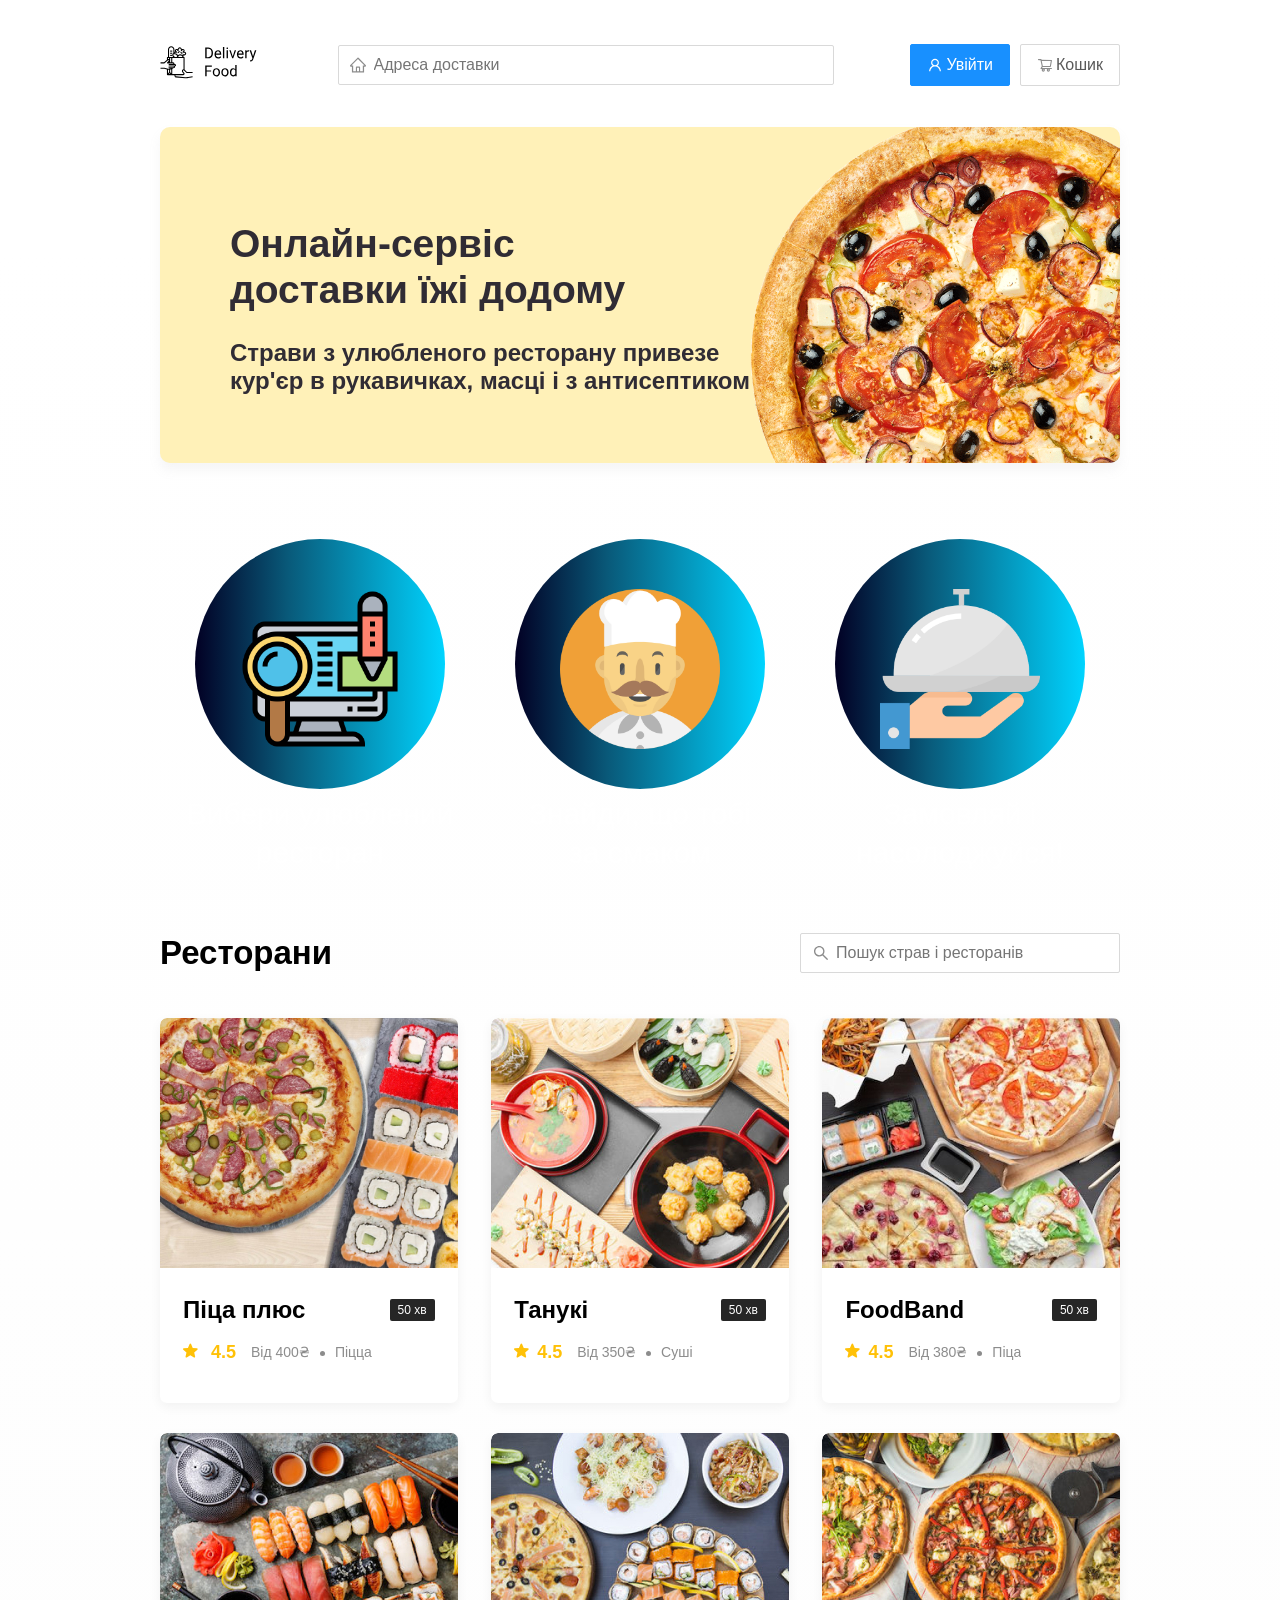
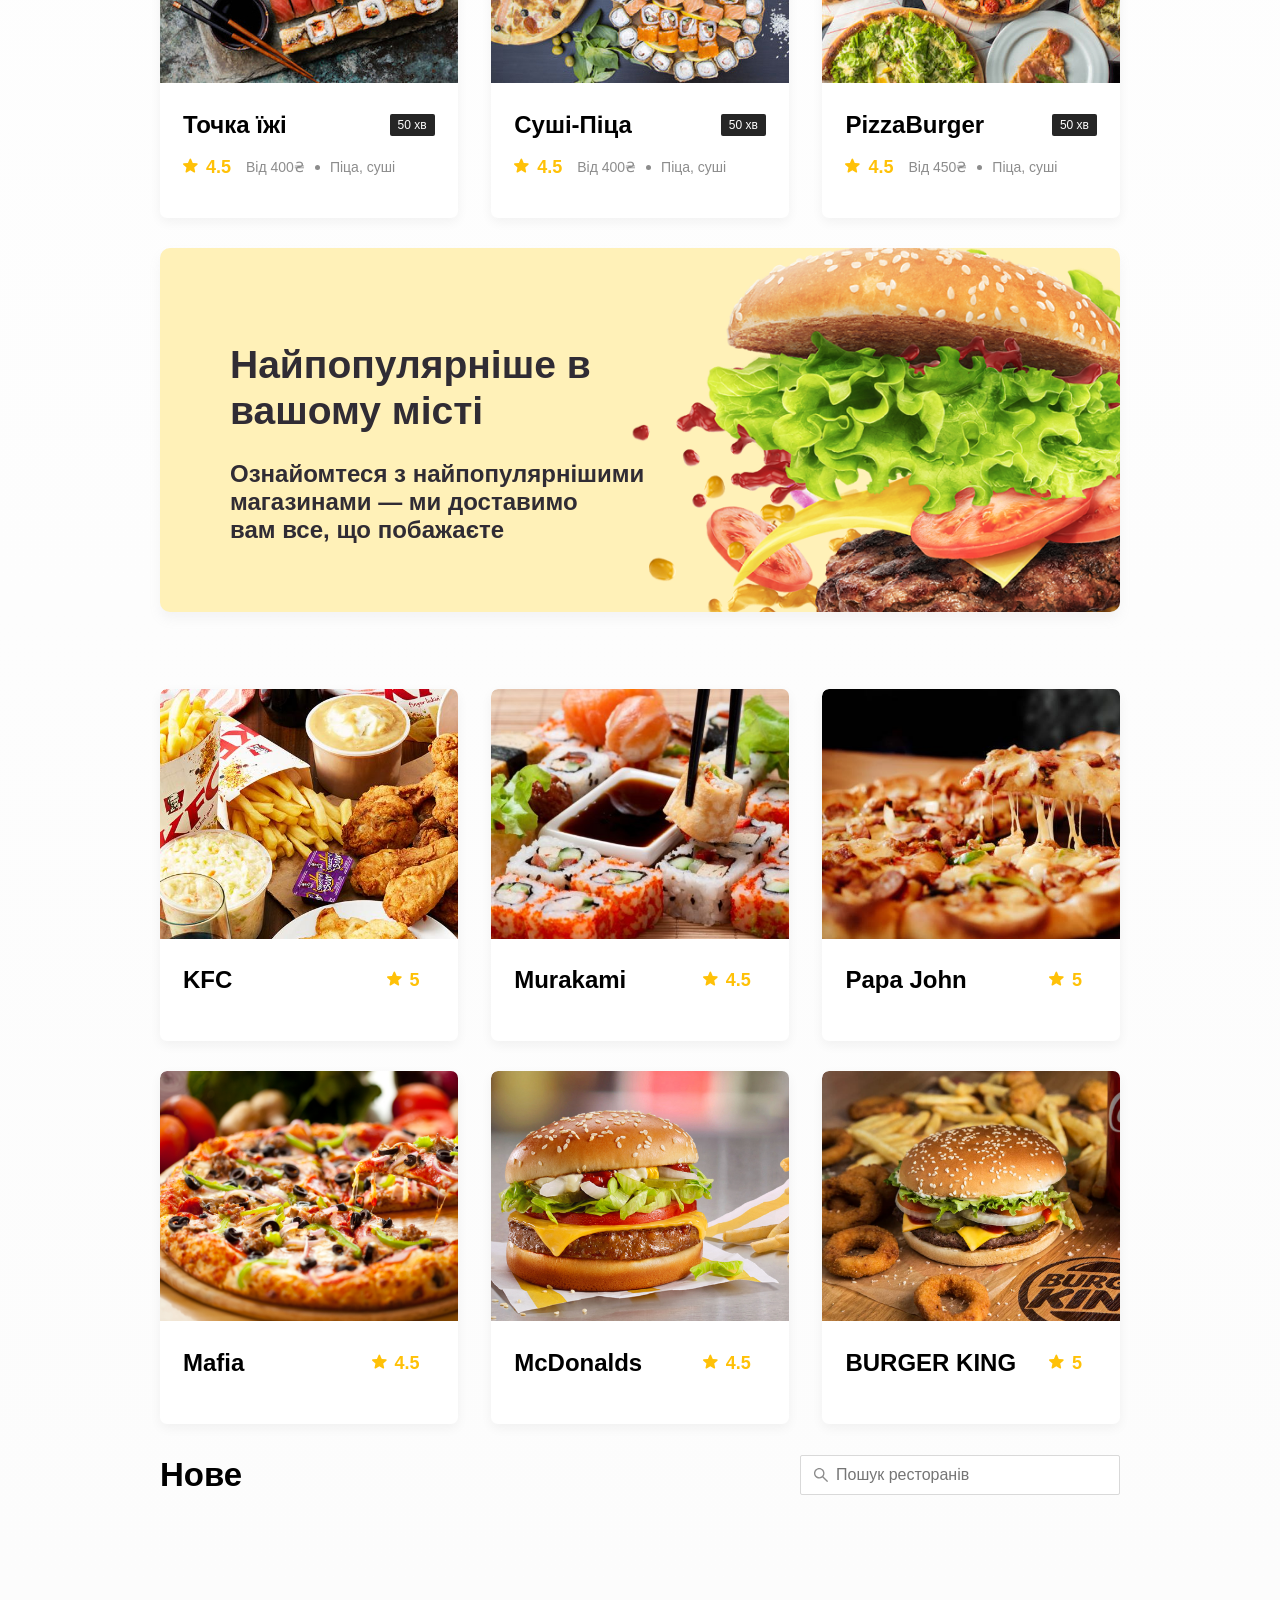
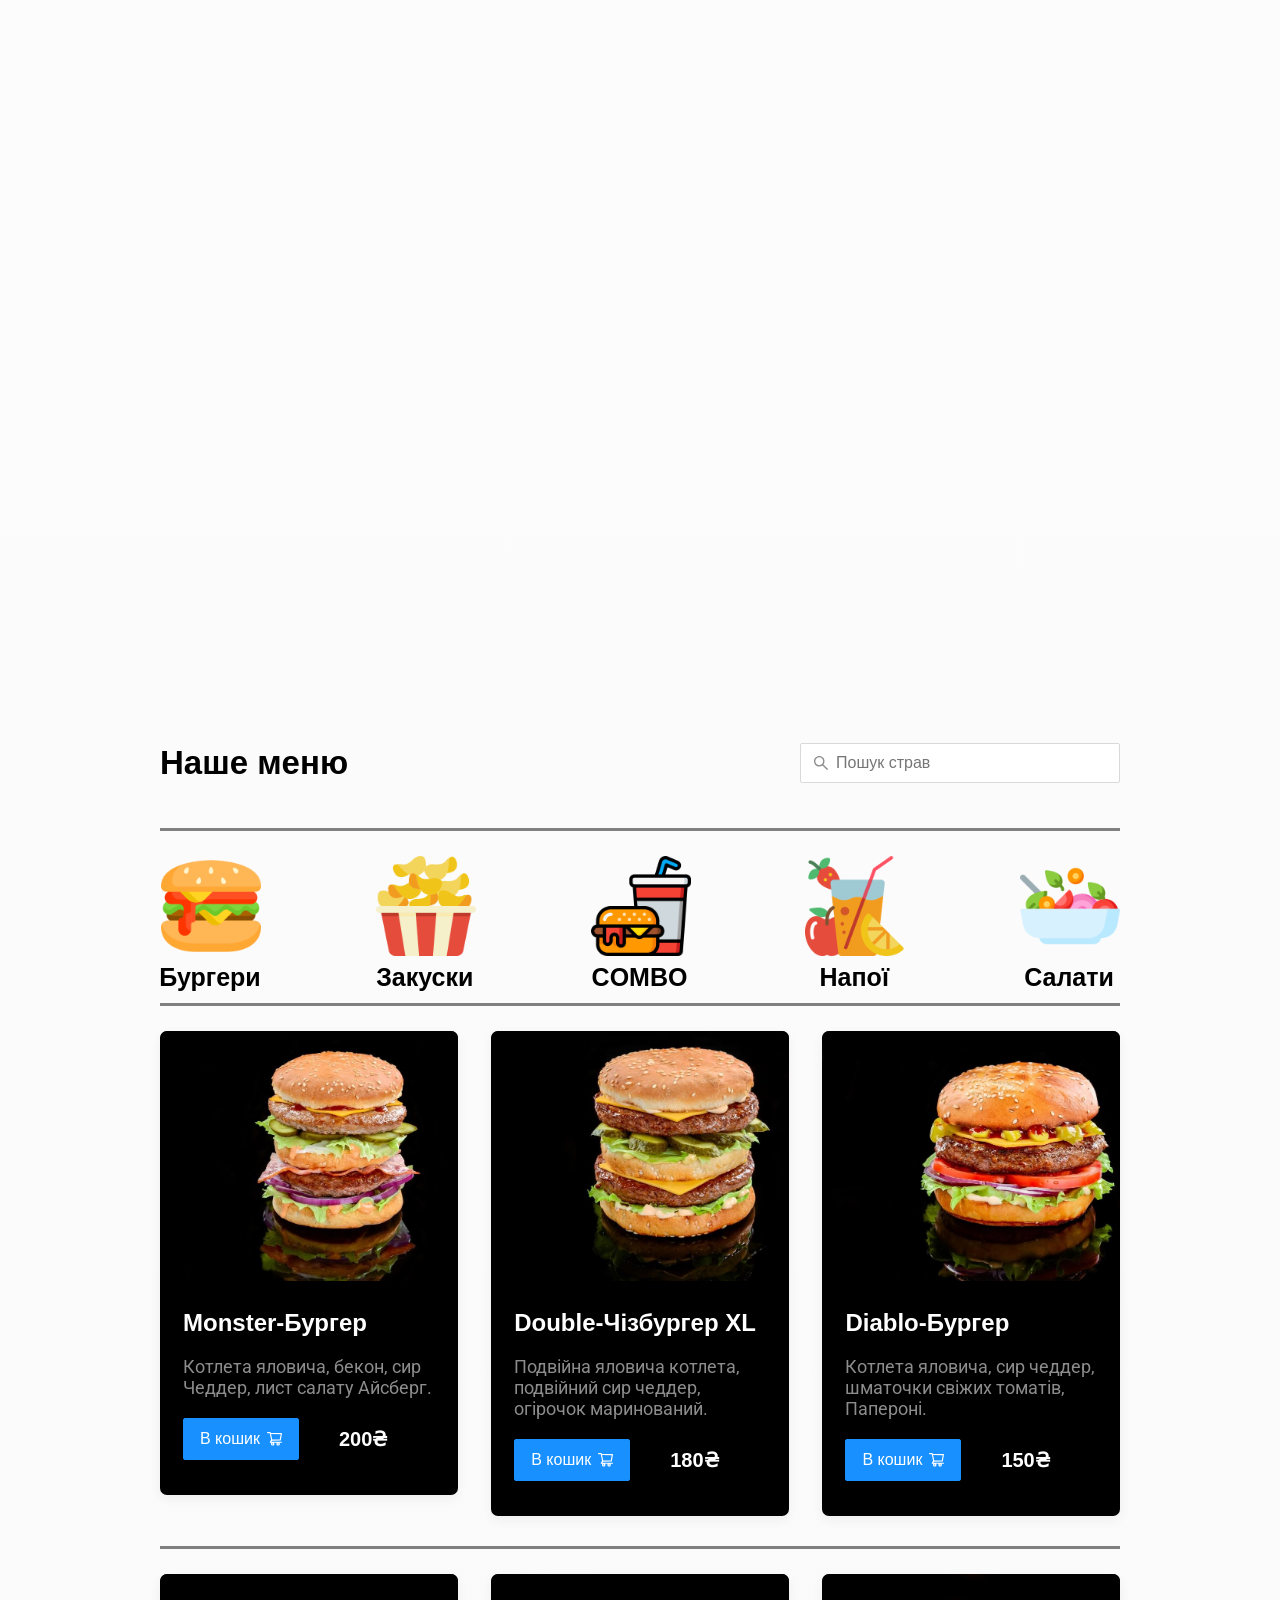
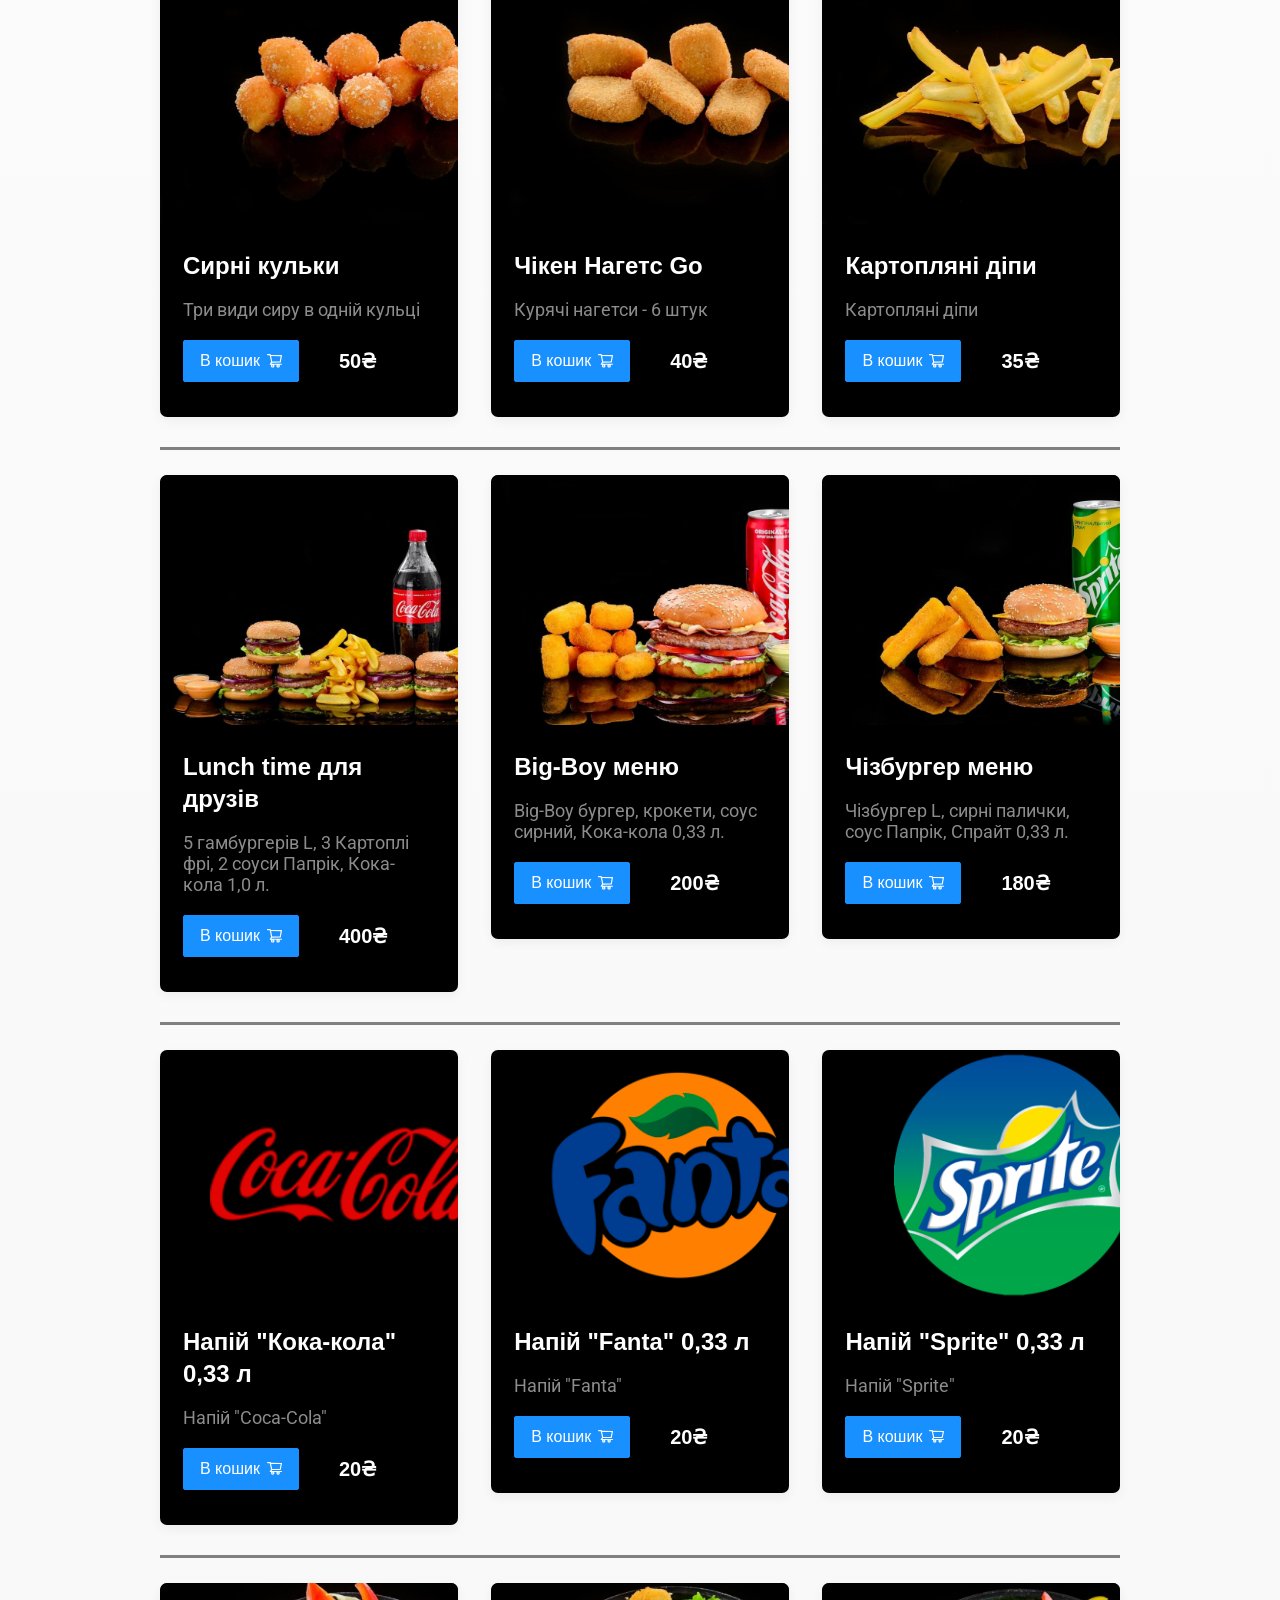
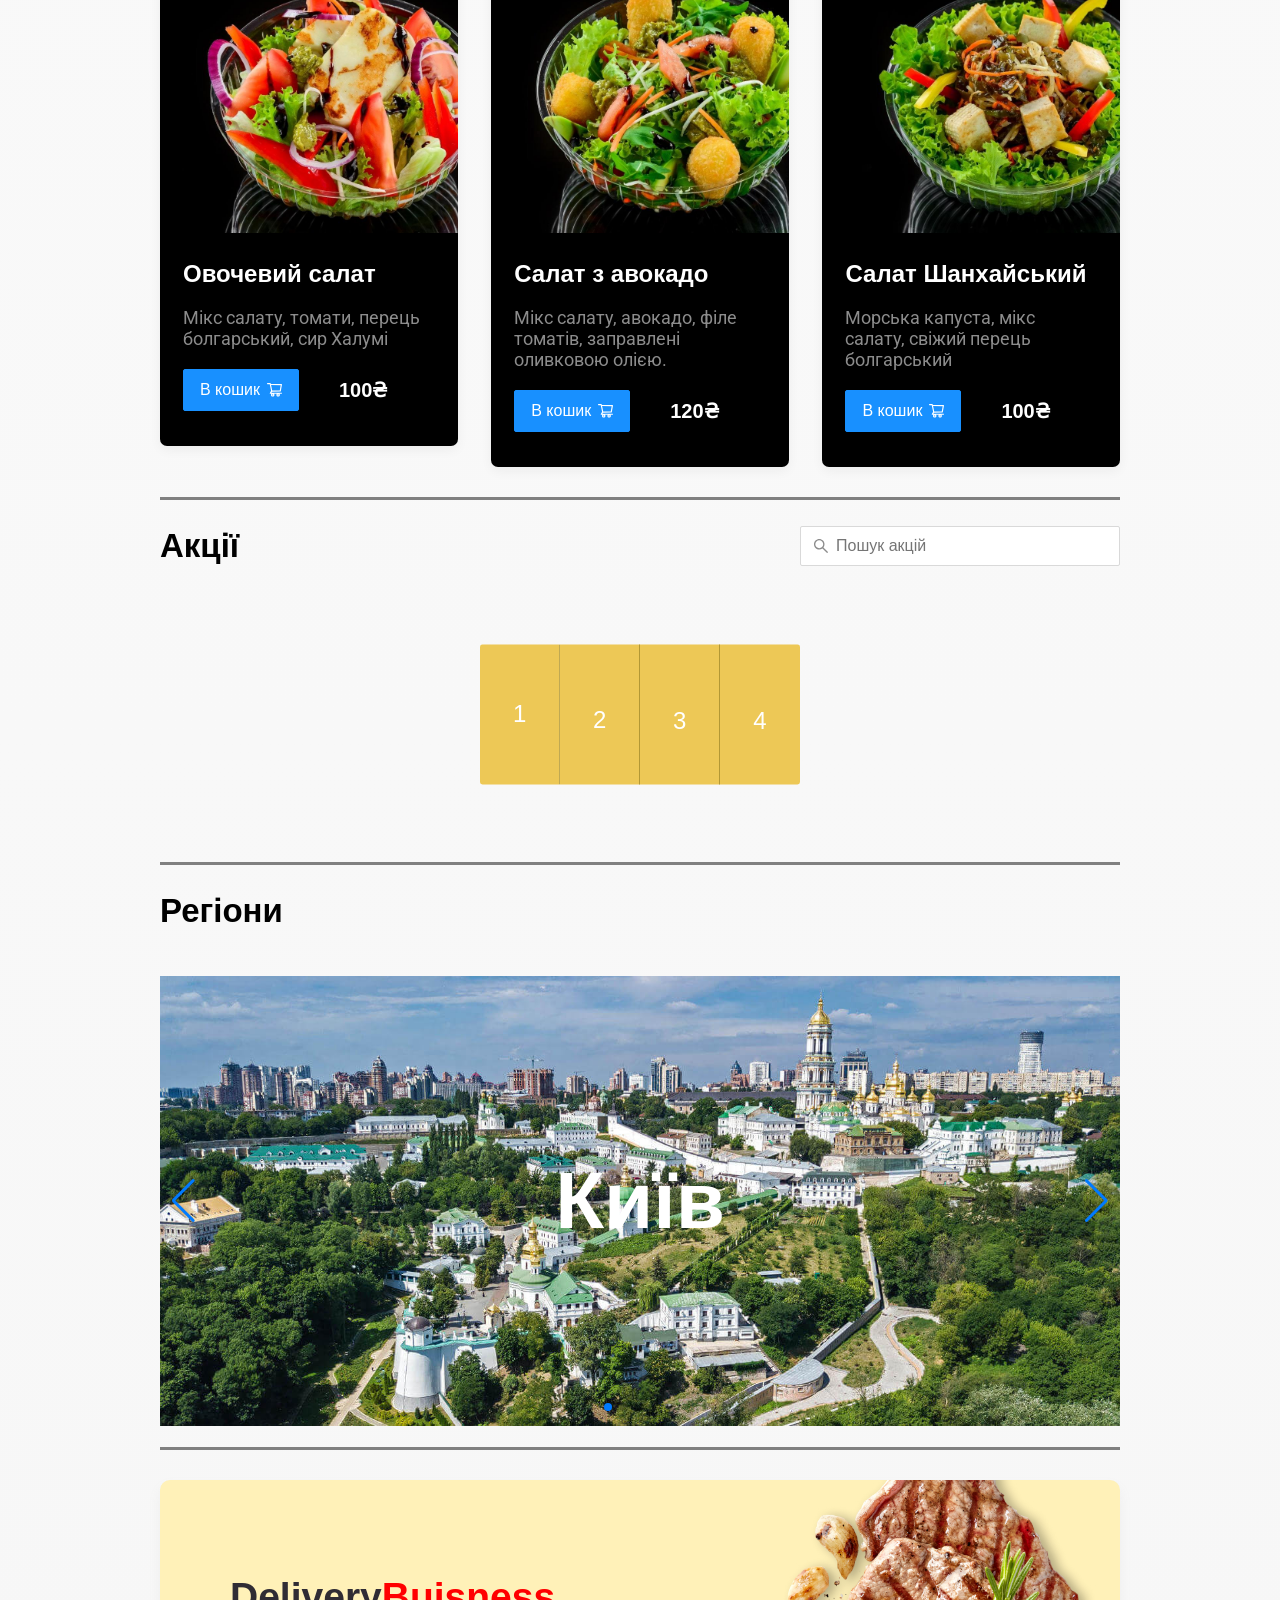
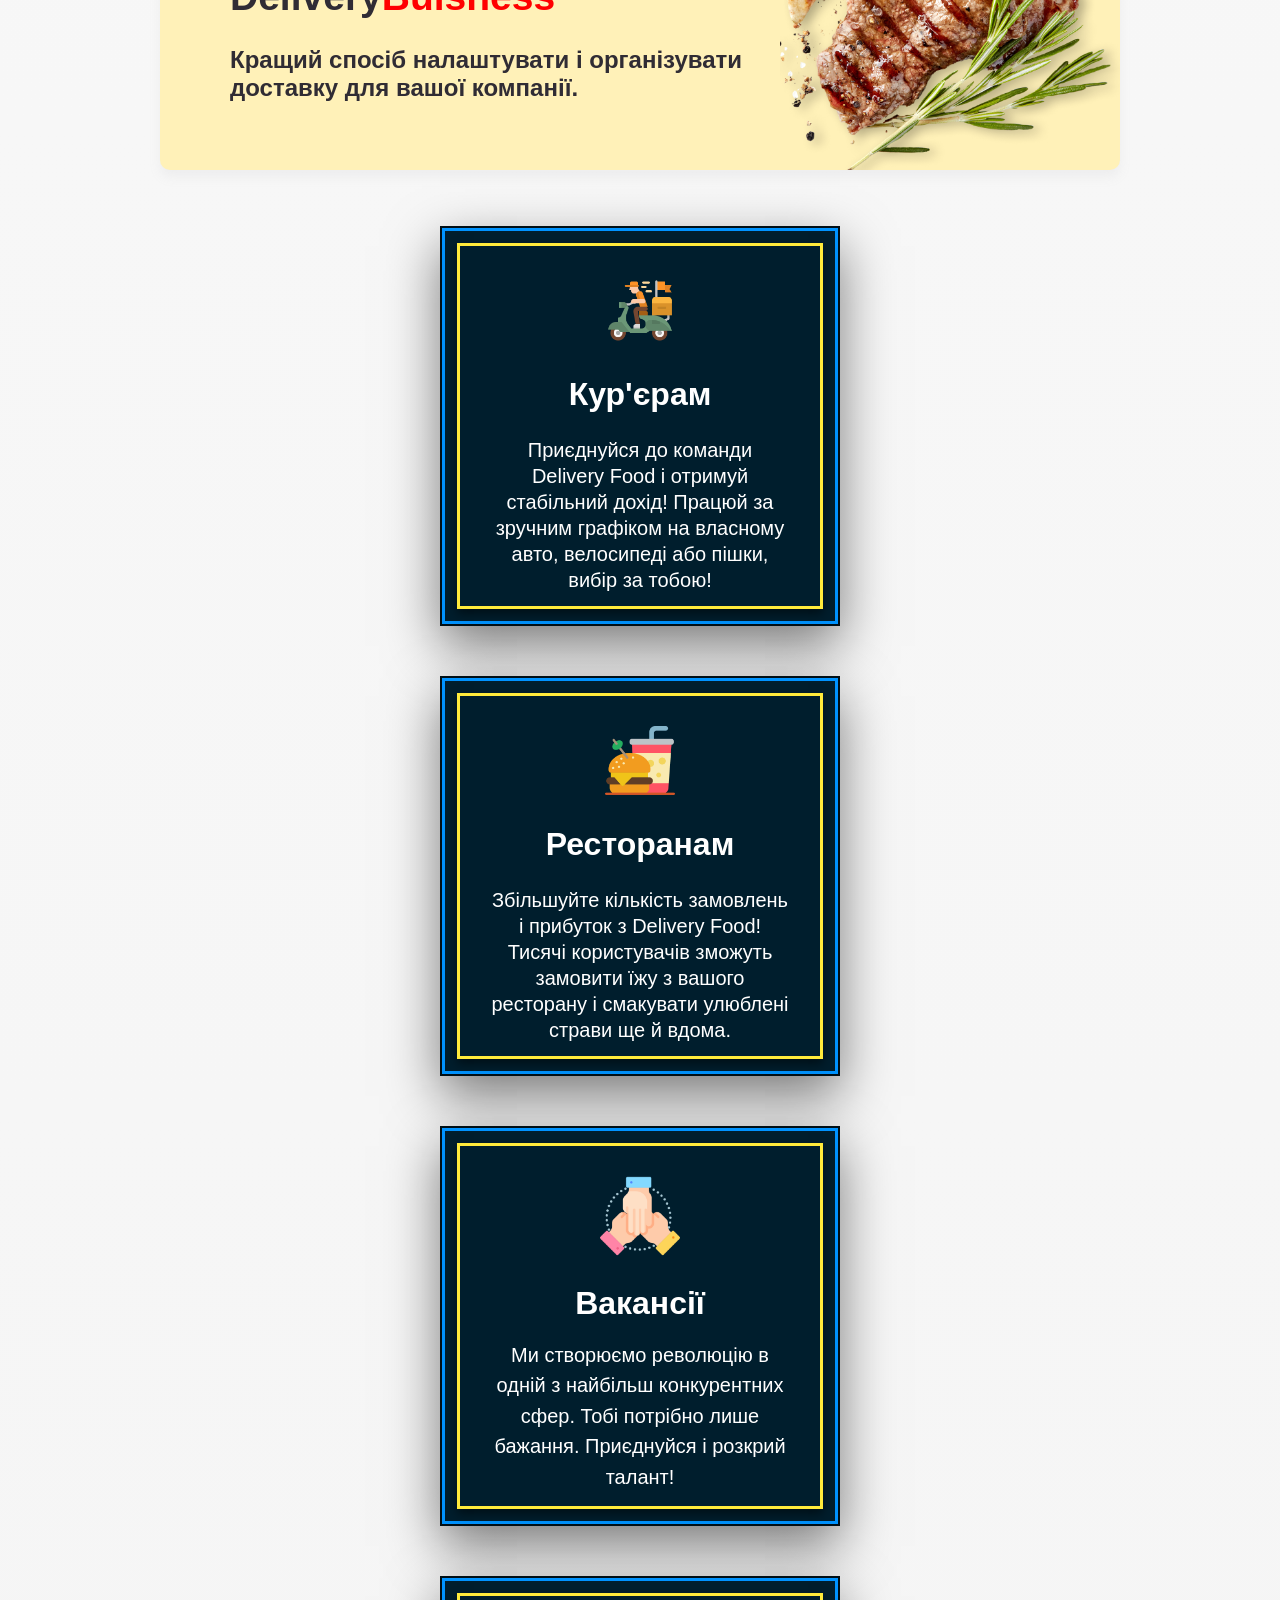
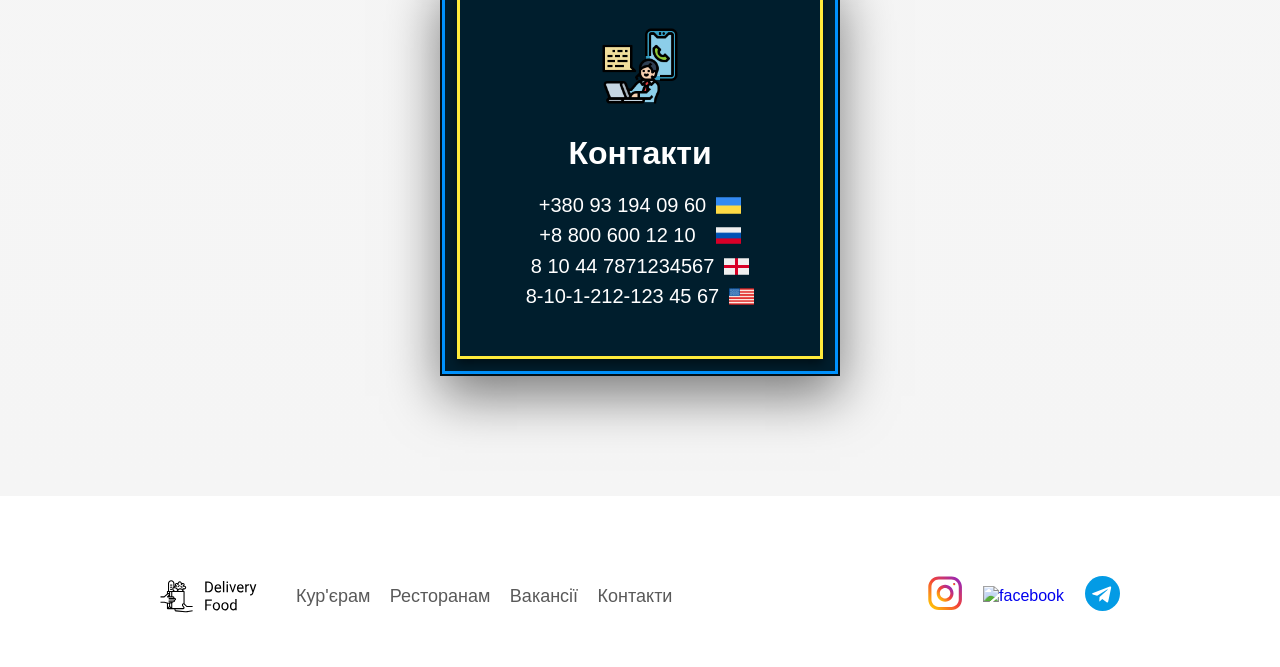
==== commit 2c809366: "Add files via upload" ====
--- a/index.html
+++ b/index.html
@@ -7,27 +7,33 @@
     <title>Delivery Food</title>
     <link href="https://fonts.googleapis.com/css2?family=Roboto:wght@700&display=swap" rel="stylesheet">
     <link rel="stylesheet" href="css/normalize.css">
-    <link rel="stylesheet" href="css/animate.css">
-    <script src="js\wow.min.js"></script>
+    <link rel="stylesheet" href="css/animate.css"> 
+    <link rel="stylesheet" href="css/swiper.min.css">
+    <script src="js/swiper.min.js"></script>
+    <script src="js\wow.min.js"></script> 
     <script src="https://cdnjs.cloudflare.com/ajax/libs/jquery/3.5.0/jquery.min.js"></script>
     <link rel="stylesheet" href="css/style.css">
 </head>
 <body>
+    <div id="progressBar"></div>
+    <div id="progressBarContainer"></div>
     <div class="loader-container">
         <div class="loader"></div>
     </div>
     <div class="container">
         <header style="flex-wrap: wrap;" class="wow fadeInDown ">
             <a href="index.html"> <img src="img/logo.svg" alt="logo" class="logo animated"></a>
-            <input type="text" class="search-input input" placeholder="Адрес доставки">
+            <input type="text" class="search-input input" placeholder="Адреса доставки">
             <div class="buttons">
                 <button class="button button-primary">
                     <img src="img/user.svg" alt="user" class="button-icon">
-                   <span class="button-text"></span>Войти</span>
+                   <span class="button-text"></span>
+                   Увійти</span>
                 </button>
                 <button class="button" id="cart-button">
                     <img src="img/shopping-cart.svg" alt="shopping-cart" class="button-icon">
-                    <span class="button-text"></span>Корзина</span>
+                    <span class="button-text"></span>
+                    Кошик</span>
             </div>
         </header>
        
@@ -35,135 +41,139 @@
     <main class="main">
         <div class="container">
             <section class="promo">
-                <h1 class="promo-title">Онлайн-сервис <br> доставки еды на дом</h1>
+                <h1 class="promo-title">Онлайн-сервіс<br>доставки їжі додому</h1>
                 <p class="promo-text">
-                    Блюда из любимого ресторана привезет курьер в перчатках, маске и с антисептиком
+                    Страви з улюбленого ресторану привезе кур'єр в рукавичках, масці і з антисептиком
                 </p>
             </section>
             <center>
             <section class="rec">
                 <div class="rest-rec">
                    <div class="kruh"> <img src="img/search.png" class="rec_img"></div>
-                    <p>Выбери    любимый ресторан </p>
+                    <p>
+                        Вибери улюблений ресторан</p>
                 </div>
                 <div class="rest-rec">
                    <div class="kruh"> <img src="img/chef (1).png" class="rec_img"></div>
-                    <p>Найди, что тебе <br> по вкусу</p>
+                    <p>
+                        Знайди, що тобі<br> за смаком</p>
                 </div>
                 <div class="rest-rec">
                    <div class="kruh"> <img src="img/food.png" class="rec_img"></div>
-                    <p>Заказывай и <br>наслаждайся!</p>
+                    <p>Замовляй і<br>насолоджуйся!</p>
                 </div>
             </section></center>
             <section class="restorans">
                 <div class="section-heading">
-                    <h2 class="section-title">Рестораны</h2>
-                    <input type="text" class="input-section" placeholder="Поиск блюд и ресторанов">
+                    <h2 class="section-title">Ресторани</h2>
+                    <input type="text" class="input-section" placeholder="Пошук страв і ресторанів">
                 </div>
                 <div class="cards">
-                    <a target="_blank" href="restaurants.html" class="card wow fadeInLeft">
+                    <a target="_blank"  class="card wow fadeInLeft">
                         <img src="img/16324.jpg" alt="img" class="card-image">
                         <div class="card-text">
                             <div class="card-heading">
-                                <h3  style="color: #000;" class="card-title">Пицца плюс</h3>
-                                <span class="card-tag tag">50 мин</span>
+                                <h3  style="color: #000;" class="card-title">Піца плюс</h3>
+                                <span class="card-tag tag">50 хв</span>
                             </div>
     
                             <div class="card-info">
                                 <div class="rating">
                                     <img src="img/star.svg" alt="star" class="star">
                                     4.5</div>
-                                <div class="price">От 900 ₽</div>
-                                <div class="category">Пицца</div>
+                                <div class="price">Від 400₴</div>
+                                <div class="category">Піцца</div>
                             </div>
                         </div>
                     </a>
-                    <a target="_blank" href="restaurants.html" class="card wow fadeInUp">
+                    <a target="_blank"  class="card wow fadeInUp">
                         <img src="img/image_2.jpg" alt="img" class="card-image">
                         <div class="card-text">
                             <div class="card-heading">
-                                <h3  style="color: #000;" class="card-title">Тануки</h3>
-                                <span class="card-tag tag">50 мин</span>
+                                <h3  style="color: #000;" class="card-title">Танукі</h3>
+                                <span class="card-tag tag">50 хв</span>
                             </div>
     
                             <div class="card-info">
                                 <div class="rating">
                                     <img src="img/star.svg" alt="star" class="star">4.5</div>
-                                <div class="price">От 900 ₽</div>
-                                <div class="category">Суши</div>
+                                <div class="price">Від 350₴</div>
+                                <div class="category">Суші</div>
                             </div>
                         </div>
                     </a>
-                    <a target="_blank" href="restaurants.html" class="card wow fadeInRight">
+                    <a target="_blank"  class="card wow fadeInRight">
                         <img src="img/image_3.jpg" alt="img" class="card-image">
                         <div class="card-text">
                             <div class="card-heading">
                                 <h3  style="color: #000;" class="card-title">FoodBand</h3>
-                                <span class="card-tag tag">50 мин</span>
+                                <span class="card-tag tag">50 хв</span>
                             </div>
     
                             <div class="card-info">
                                 <div class="rating">
                                     <img src="img/star.svg" alt="star" class="star">4.5</div>
-                                <div class="price">От 900 ₽</div>
-                                <div class="category">Пицца</div>
+                                <div class="price">Від 380₴</div>
+                                <div class="category">Піца</div>
                             </div>
                         </div>
                     </a>
-                    <a target="_blank" href="restaurants.html" class="card wow fadeInLeft">
+                    <a target="_blank"  class="card wow fadeInLeft">
                         <img src="img/image_4.jpg" alt="img" class="card-image">
                         <div class="card-text">
                             <div class="card-heading">
-                                <h3  style="color: #000;" class="card-title">Жадина-пицца</h3>
-                                <span class="card-tag tag">50 мин</span>
+                                <h3  style="color: #000;" class="card-title"> Точка їжі</h3>
+                                <span class="card-tag tag">50 хв</span>
                             </div>
     
                             <div class="card-info">
                                 <div class="rating">
                                     <img src="img/star.svg" alt="star" class="star">4.5</div>
-                                <div class="price">От 900 ₽</div>
-                                <div class="category">Пицца, суши</div>
+                                <div class="price">Від 400₴</div>
+                                <div class="category">Піца, суші</div>
                             </div>
                         </div>
                     </a>
-                    <a target="_blank" href="restaurants.html" class="card wow fadeInUp">
+                    <a target="_blank" class="card wow fadeInUp">
                         <img src="img/image_5.jpg" alt="img" class="card-image">
                         <div class="card-text">
                             <div class="card-heading">
-                                <h3  style="color: #000;" class="card-title">Точка еды</h3>
-                                <span class="card-tag tag">50 мин</span>
+                                <h3  style="color: #000;" class="card-title">
+                                    Суші-Піца</h3>
+                                <span class="card-tag tag">50 хв</span>
                             </div>
     
                             <div class="card-info">
                                 <div class="rating">
                                     <img src="img/star.svg" alt="star" class="star">4.5</div>
-                                <div class="price">От 900 ₽</div>
-                                <div class="category">Суши</div>
+                                <div class="price">Від 400₴</div>
+                                <div class="category">Піца, суші</div>
                             </div>
                         </div>
                     </a>
-                    <a target="_blank" href="restaurants.html" class="card wow fadeInRight">
+                    <a target="_blank" class="card wow fadeInRight">
                         <img src="img/image_6.jpg" alt="img" class="card-image">
                         <div class="card-text">
                             <div class="card-heading">
                                 <h3 style="color: #000;" class="card-title">PizzaBurger</h3>
-                                <span class="card-tag tag">50 мин</span>
+                                <span class="card-tag tag">50 хв    </span>
                             </div>
     
                             <div class="card-info">
                                 <div class="rating">
                                     <img src="img/star.svg" alt="star" class="star">4.5</div>
-                                <div class="price">От 900 ₽</div>
-                                <div class="category">Пицца, суши</div>
+                                <div class="price">Від 450₴</div>
+                                <div class="category">Піца, суші</div>
                             </div>
                         </div>
                     </a>
                 </div>
             </section>
             <section class="promo" id="promo-bottom">
-                <h1 class="promo-title">Самое популярное в<br> вашем городе</h1>
+                <h1 class="promo-title">
+                    Найпопулярніше в<br> вашому місті</h1>
                 <p class="promo-text">
-                    Ознакомьтесь с самыми популярными магазинами — мы доставим <br>вам все, что пожелаете
+                    Ознайомтеся з найпопулярнішими магазинами — ми доставимо <br>вам все, що побажаєте
                 </p>
             </section>
             <br>
@@ -230,8 +240,8 @@
                 </a>
             </div>
             <div class="section-heading">
-                <h2 class="section-title">Новое</h2>
-                <input type="text" class="input-section" placeholder="Поиск ресторанов">
+                <h2 class="section-title">Нове</h2>
+                <input type="text" class="input-section" placeholder="Пошук ресторанів">
             </div>
             <div class="cards">
                 <a target="_blank" href="https://www.subway.com/en-US" class="card wow fadeInLeft">
@@ -268,7 +278,7 @@
                     <img src="img/sushia.jpeg" alt="img" class="card-image">
                     <div class="card-text">
                         <div class="card-heading">
-                            <h3 style="color: #000;" class="card-title">Сушия</h3>
+                            <h3 style="color: #000;" class="card-title">Сушія</h3>
                             <div class="rating" id="rating-2">
                                 <img src="img/new.png" alt="star" class="star new"></div>
                         </div>
@@ -278,7 +288,7 @@
                     <img src="img/ev.jpg" alt="img" class="card-image">
                     <div class="card-text">
                         <div class="card-heading">
-                            <h3 style="color: #000;" class="card-title">Евразия</h3>
+                            <h3 style="color: #000;" class="card-title">Евразія</h3>
                             <div class="rating" id="rating-2">
                                 <img src="img/new.png" alt="star" class="star new"></div>
                         </div>
@@ -294,46 +304,16 @@
                         </div>
                     </div>
                 </a>
-                <a target="_blank" href="https://raketaapp.com/?utm_source=google&utm_medium=cpc&utm_campaign=Restaurants_Kyiv_Search&gclid=CjwKCAjw7e_0BRB7EiwAlH-goMrscQNhLoEH5ignq6KrkTEhIoseHKEGkcXrnAzluDrKrWE-1bNLZRoCP-wQAvD_BwE" class="card wow fadeInLeft">
-                    <img src="img/meat.jpg" alt="img" class="card-image">
-                    <div class="card-text">
-                        <div class="card-heading">
-                            <h3 style="color: #000;" class="card-title">Мястория</h3>
-                            <div class="rating" id="rating-2">
-                                <img src="img/new.png" alt="star" class="star new"></div>
-                        </div>
-                    </div>
-                </a>
-                <a target="_blank" href="https://tomaxa.ua/" class="card wow fadeInUp">
-                    <img src="img/s_img.jpg" alt="img" class="card-image">
-                    <div class="card-text">
-                        <div class="card-heading">
-                            <h3 style="color: #000;" class="card-title">Томаха</h3>
-                            <div class="rating" id="rating-2">
-                                <img src="img/new.png" alt="star" class="star new"></div>
-                        </div>
-                    </div>
-                </a>
-                <a target="_blank" href="https://klara.ua/" class="card wow fadeInRight">
-                    <img src="img/pir.jpg" alt="img" class="card-image">
-                    <div class="card-text">
-                        <div class="card-heading">
-                            <h3 style="color: #000;" class="card-title">Тётя Клара</h3>
-                            <div class="rating" id="rating-2">
-                                <img src="img/new.png" alt="star" class="star new"></div>
-                        </div>
-                    </div>
-                </a>
             </div>
             <div class="section-heading">
                 <h2 class="section-title">Наше меню</h2>
-                <input type="text" class="input-section" placeholder="Поиск блюд">
+                <input type="text" class="input-section" placeholder="Пошук страв">
             </div>
             <hr id="none-hr">
             <menu>
                 <a href="#burg" style="color: black;"> <div>
                     <img src="img/burger.png">
-                    <p>Бургеры</p>
+                    <p>Бургери</p>
                 </div></a>
                 <a href="#zak" style="color: black;">  <div>
                     <img src="img/snack.png">
@@ -344,12 +324,12 @@
                     <p>COMBO</p>
                 </div></a>
                 <a href="#nap" style="color: black;"><div>
-                    <img src="img/pepsi.png">
-                    <p>Напитки</p>
+                    <img src="img/drink.png">
+                    <p>Напої</p>
                 </div></a>
                 <a href="#sau" style="color: black;">   <div>
                     <img src="img/salad.png">
-                    <p>Салаты</p>
+                    <p>Салати</p>
                 </div></a>
             </menu>
             <hr id="burg">
@@ -362,14 +342,15 @@
                         </div>
 
                         <div class="card-info">
-                            <div class="ingredients">Котлета яловича, бекон, сыр Чеддер, лист салата Айсберг.</div>
-                        </div>
-                        <div class="card-buttons">
-                            <button class="button button-primary">
-                                <span class="button-card-text">В корзину</span>
-                                <img src="img/shopping-card-white.svg" alt="shopping-cart" class="button-card-img">
-                            </button>
-                            <strong class="card-price-bold">390₽</strong>
+                            <div class="ingredients">
+                        Котлета яловича, бекон, сир Чеддер, лист салату Айсберг.</div>
+                        </div>
+                        <div class="card-buttons">
+                            <button class="button button-primary">
+                                <span class="button-card-text">В кошик</span>
+                                <img src="img/shopping-card-white.svg" alt="shopping-cart" class="button-card-img">
+                            </button>
+                            <strong class="card-price-bold">200₴</strong>
                         </div>
                     </div>
                 </div>
@@ -377,18 +358,19 @@
                     <img src="img/Double-_XL_385-min.jpg" alt="img" class="card-image">
                     <div class="card-text">
                         <div class="card-heading">
-                            <h3 class="card-title card-title-reg">Double-Чизбургер XL</h3>
-                        </div>
-
-                        <div class="card-info">
-                            <div class="ingredients">Двойная говяжья котлета, двойной сыр чеддер, огурчик маринованный.</div>
-                        </div>
-                        <div class="card-buttons">
-                            <button class="button button-primary">
-                                <span class="button-card-text">В корзину</span>
-                                <img src="img/shopping-card-white.svg" alt="shopping-cart" class="button-card-img">
-                            </button>
-                            <strong class="card-price-bold">320₽</strong>
+                            <h3 class="card-title card-title-reg">Double-Чізбургер XL</h3>
+                        </div>
+
+                        <div class="card-info">
+                            <div class="ingredients">
+                                Подвійна яловича котлета, подвійний сир чеддер, огірочок маринований.</div>
+                        </div>
+                        <div class="card-buttons">
+                            <button class="button button-primary">
+                                <span class="button-card-text">В кошик</span>
+                                <img src="img/shopping-card-white.svg" alt="shopping-cart" class="button-card-img">
+                            </button>
+                            <strong class="card-price-bold">180₴</strong>
                         </div>
                     </div>
                 </div>
@@ -401,14 +383,14 @@
 
                         <div class="card-info">
                             <div class="ingredients">
-                                Котлета говяжья, сыр чеддер, кусочки свежих томатов, Паперони.</div>
-                        </div>
-                        <div class="card-buttons">
-                            <button class="button button-primary">
-                                <span class="button-card-text">В корзину</span>
-                                <img src="img/shopping-card-white.svg" alt="shopping-cart" class="button-card-img">
-                            </button>
-                            <strong class="card-price-bold">290₽</strong>
+                                Котлета яловича, сир чеддер, шматочки свіжих томатів, Папероні.</div>
+                        </div>
+                        <div class="card-buttons">
+                            <button class="button button-primary">
+                                <span class="button-card-text">В кошик</span>
+                                <img src="img/shopping-card-white.svg" alt="shopping-cart" class="button-card-img">
+                            </button>
+                            <strong class="card-price-bold">150₴</strong>
                         </div>
                     </div>
                 </div>
@@ -417,19 +399,19 @@
                     <img src="img/__10-min.jpg" alt="img" class="card-image">
                     <div class="card-text">
                         <div class="card-heading">
-                            <h3 class="card-title card-title-reg">Сырные шарики</h3>
-                        </div>
-
-                        <div class="card-info">
-                            <div class="ingredients">
-                                Три вида сыра в одном шарике</div>
-                        </div>
-                        <div class="card-buttons">
-                            <button class="button button-primary">
-                                <span class="button-card-text">В корзину</span>
-                                <img src="img/shopping-card-white.svg" alt="shopping-cart" class="button-card-img">
-                            </button>
-                            <strong class="card-price-bold">130₽</strong>
+                            <h3 class="card-title card-title-reg">Сирні кульки</h3>
+                        </div>
+
+                        <div class="card-info">
+                            <div class="ingredients">                                
+                        Три види сиру в одній кульці</div>
+                        </div>
+                        <div class="card-buttons">
+                            <button class="button button-primary">
+                                <span class="button-card-text">В кошик</span>
+                                <img src="img/shopping-card-white.svg" alt="shopping-cart" class="button-card-img">
+                            </button>
+                            <strong class="card-price-bold">50₴</strong>
                         </div>
                     </div>
                 </div>
@@ -437,19 +419,19 @@
                     <img src="img/__GO_6-min.jpg" alt="img" class="card-image">
                     <div class="card-text">
                         <div class="card-heading">
-                            <h3 class="card-title card-title-reg">Чикен Нагетс Go</h3>
-                        </div>
-
-                        <div class="card-info">
-                            <div class="ingredients">
-                               Куриные нагетсы - 6 штук</div>
-                        </div>
-                        <div class="card-buttons">
-                            <button class="button button-primary">
-                                <span class="button-card-text">В корзину</span>
-                                <img src="img/shopping-card-white.svg" alt="shopping-cart" class="button-card-img">
-                            </button>
-                            <strong class="card-price-bold">100₽</strong>
+                            <h3 class="card-title card-title-reg">Чікен Нагетс Go</h3>
+                        </div>
+
+                        <div class="card-info">
+                            <div class="ingredients">                               
+                        Курячі нагетси - 6 штук</div>
+                        </div>
+                        <div class="card-buttons">
+                            <button class="button button-primary">
+                                <span class="button-card-text">В кошик</span>
+                                <img src="img/shopping-card-white.svg" alt="shopping-cart" class="button-card-img">
+                            </button>
+                            <strong class="card-price-bold">40₴</strong>
                         </div>
                     </div>
                 </div>
@@ -457,19 +439,19 @@
                     <img src="img/__130-min.jpg" alt="img" class="card-image">
                     <div class="card-text">
                         <div class="card-heading">
-                            <h3 class="card-title card-title-reg">Картофельные дипы</h3>
+                            <h3 class="card-title card-title-reg">Картопляні діпи</h3>
                         </div>
 
                         <div class="card-info">
                             <div class="ingredients">
-                                Картофельные дипы</div>
-                        </div>
-                        <div class="card-buttons">
-                            <button class="button button-primary">
-                                <span class="button-card-text">В корзину</span>
-                                <img src="img/shopping-card-white.svg" alt="shopping-cart" class="button-card-img">
-                            </button>
-                            <strong class="card-price-bold">90₽</strong>
+                                Картопляні діпи</div>
+                        </div>
+                        <div class="card-buttons">
+                            <button class="button button-primary">
+                                <span class="button-card-text">В кошик</span>
+                                <img src="img/shopping-card-white.svg" alt="shopping-cart" class="button-card-img">
+                            </button>
+                            <strong class="card-price-bold">35₴</strong>
                         </div>
                     </div>
                 </div>
@@ -478,20 +460,21 @@
                     <img src="img/Lunch_time__-min.jpg" alt="img" class="card-image">
                     <div class="card-text">
                         <div class="card-heading">
-                            <h3 class="card-title card-title-reg">
-                                Lunch time для друзей</h3>
+                            <h3 class="card-title card-title-reg">                                
+                        Lunch time для друзів</h3>
                         </div>
 
                         <div class="card-info">
                             <div class="ingredients">
-                                5 гамбургеров L, 3 картопляи фри, 2 соусы Паприк, Кока-кола 1,0 л.</div>
-                        </div>
-                        <div class="card-buttons">
-                            <button class="button button-primary">
-                                <span class="button-card-text">В корзину</span>
-                                <img src="img/shopping-card-white.svg" alt="shopping-cart" class="button-card-img">
-                            </button>
-                            <strong class="card-price-bold">800₽</strong>
+                               
+                        5 гамбургерів L, 3 Картоплі фрі, 2 соуси Папрік, Кока-кола 1,0 л.</div>
+                        </div>
+                        <div class="card-buttons">
+                            <button class="button button-primary">
+                                <span class="button-card-text">В кошик</span>
+                                <img src="img/shopping-card-white.svg" alt="shopping-cart" class="button-card-img">
+                            </button>
+                            <strong class="card-price-bold">400₴</strong>
                         </div>
                     </div>
                 </div>
@@ -504,15 +487,15 @@
                         </div>
 
                         <div class="card-info">
-                            <div class="ingredients">
-                                Big-Boy бургер, крокеты, соус сырный, Кока-кола 0,33 л.</div>
-                        </div>
-                        <div class="card-buttons">
-                            <button class="button button-primary">
-                                <span class="button-card-text">В корзину</span>
-                                <img src="img/shopping-card-white.svg" alt="shopping-cart" class="button-card-img">
-                            </button>
-                            <strong class="card-price-bold">400₽</strong>
+                            <div class="ingredients">                       
+                        Big-Boy бургер, крокети, соус сирний, Кока-кола 0,33 л.</div>
+                        </div>
+                        <div class="card-buttons">
+                            <button class="button button-primary">
+                                <span class="button-card-text">В кошик</span>
+                                <img src="img/shopping-card-white.svg" alt="shopping-cart" class="button-card-img">
+                            </button>
+                            <strong class="card-price-bold">200₴</strong>
                         </div>
                     </div>
                 </div>
@@ -521,19 +504,19 @@
                     <div class="card-text">
                         <div class="card-heading">
                             <h3 class="card-title card-title-reg">
-                                Чизбургер меню</h3>
-                        </div>
-
-                        <div class="card-info">
-                            <div class="ingredients">
-                                Чизбургер L, сырные палочки, соус Паприк, Спрайт 0,33 л.</div>
-                        </div>
-                        <div class="card-buttons">
-                            <button class="button button-primary">
-                                <span class="button-card-text">В корзину</span>
-                                <img src="img/shopping-card-white.svg" alt="shopping-cart" class="button-card-img">
-                            </button>
-                            <strong class="card-price-bold">400₽</strong>
+                                Чізбургер меню</h3>
+                        </div>
+
+                        <div class="card-info">
+                            <div class="ingredients">                  
+                        Чізбургер L, сирні палички, соус Папрік, Спрайт 0,33 л.</div>
+                        </div>
+                        <div class="card-buttons">
+                            <button class="button button-primary">
+                                <span class="button-card-text">В кошик</span>
+                                <img src="img/shopping-card-white.svg" alt="shopping-cart" class="button-card-img">
+                            </button>
+                            <strong class="card-price-bold">180₴</strong>
                         </div>
                     </div>
                 </div>
@@ -543,19 +526,19 @@
                     <div class="card-text">
                         <div class="card-heading">
                             <h3 class="card-title card-title-reg">
-                                Напиток "Кока-кола" 0,33 л</h3>
+                                Напій "Кока-кола" 0,33 л</h3>
                         </div>
 
                         <div class="card-info">
                             <div class="ingredients">
-                                Напиток "Coca-Cola"</div>
-                        </div>
-                        <div class="card-buttons">
-                            <button class="button button-primary">
-                                <span class="button-card-text">В корзину</span>
-                                <img src="img/shopping-card-white.svg" alt="shopping-cart" class="button-card-img">
-                            </button>
-                            <strong class="card-price-bold">50₽</strong>
+                                Напій "Coca-Cola"</div>
+                        </div>
+                        <div class="card-buttons">
+                            <button class="button button-primary">
+                                <span class="button-card-text">В кошик</span>
+                                <img src="img/shopping-card-white.svg" alt="shopping-cart" class="button-card-img">
+                            </button>
+                            <strong class="card-price-bold">20₴</strong>
                         </div>
                     </div>
                 </div>
@@ -564,19 +547,19 @@
                     <div class="card-text">
                         <div class="card-heading">
                             <h3 class="card-title card-title-reg">
-                                Напиток "Fanta" 0,33 л</h3>
+                                Напій "Fanta" 0,33 л</h3>
                         </div>
 
                         <div class="card-info">
                             <div class="ingredients">
-                                Напиток "Fanta"</div>
-                        </div>
-                        <div class="card-buttons">
-                            <button class="button button-primary">
-                                <span class="button-card-text">В корзину</span>
-                                <img src="img/shopping-card-white.svg" alt="shopping-cart" class="button-card-img">
-                            </button>
-                            <strong class="card-price-bold">50₽</strong>
+                                Напій "Fanta"</div>
+                        </div>
+                        <div class="card-buttons">
+                            <button class="button button-primary">
+                                <span class="button-card-text">В кошик</span>
+                                <img src="img/shopping-card-white.svg" alt="shopping-cart" class="button-card-img">
+                            </button>
+                            <strong class="card-price-bold">20₴</strong>
                         </div>
                     </div>
                 </div>
@@ -585,19 +568,19 @@
                     <div class="card-text">
                         <div class="card-heading">
                             <h3 class="card-title card-title-reg">
-                                Напиток "Sprite" 0,33 л</h3>
+                                Напій "Sprite" 0,33 л</h3>
                         </div>
 
                         <div class="card-info">
                             <div class="ingredients">
-                                Напиток "Sprite"</div>
-                        </div>
-                        <div class="card-buttons">
-                            <button class="button button-primary">
-                                <span class="button-card-text">В корзину</span>
-                                <img src="img/shopping-card-white.svg" alt="shopping-cart" class="button-card-img">
-                            </button>
-                            <strong class="card-price-bold">50₽</strong>
+                                Напій "Sprite"</div>
+                        </div>
+                        <div class="card-buttons">
+                            <button class="button button-primary">
+                                <span class="button-card-text">В кошик</span>
+                                <img src="img/shopping-card-white.svg" alt="shopping-cart" class="button-card-img">
+                            </button>
+                            <strong class="card-price-bold">20₴</strong>
                         </div>
                     </div>
                 </div>
@@ -606,20 +589,21 @@
                     <img src="img/______225-min.jpg" alt="img" class="card-image">
                     <div class="card-text">
                         <div class="card-heading">
-                            <h3 class="card-title card-title-reg">
-                                Салат овощной</h3>
+                            <h3 class="card-title card-title-reg">                                
+                        Овочевий салат</h3>
                         </div>
 
                         <div class="card-info">
                             <div class="ingredients">                       
-                    Микс салата, томаты, перец болгарский, сыр Халуми</div>
-                        </div>
-                        <div class="card-buttons">
-                            <button class="button button-primary">
-                                <span class="button-card-text">В корзину</span>
-                                <img src="img/shopping-card-white.svg" alt="shopping-cart" class="button-card-img">
-                            </button>
-                            <strong class="card-price-bold">250₽</strong>
+                    
+Мікс салату, томати, перець болгарський, сир Халумі</div>
+                        </div>
+                        <div class="card-buttons">
+                            <button class="button button-primary">
+                                <span class="button-card-text">В кошик</span>
+                                <img src="img/shopping-card-white.svg" alt="shopping-cart" class="button-card-img">
+                            </button>
+                            <strong class="card-price-bold">100₴</strong>
                         </div>
                     </div>
                 </div>
@@ -628,19 +612,19 @@
                     <div class="card-text">
                         <div class="card-heading">
                             <h3 class="card-title card-title-reg">
-                                Салат с авокадо</h3>
+                                Салат з авокадо</h3>
                         </div>
 
                         <div class="card-info">
                             <div class="ingredients">                       
-                                Микс салата, авокадо, филе томатов, заправленные оливковым маслом.</div>
-                        </div>
-                        <div class="card-buttons">
-                            <button class="button button-primary">
-                                <span class="button-card-text">В корзину</span>
-                                <img src="img/shopping-card-white.svg" alt="shopping-cart" class="button-card-img">
-                            </button>
-                            <strong class="card-price-bold">300₽</strong>
+                                Мікс салату, авокадо, філе томатів, заправлені оливковою олією.</div>
+                        </div>
+                        <div class="card-buttons">
+                            <button class="button button-primary">
+                                <span class="button-card-text">В кошик</span>
+                                <img src="img/shopping-card-white.svg" alt="shopping-cart" class="button-card-img">
+                            </button>
+                            <strong class="card-price-bold">120₴</strong>
                         </div>
                     </div>
                 </div>
@@ -649,67 +633,138 @@
                     <div class="card-text">
                         <div class="card-heading">
                             <h3 class="card-title card-title-reg">
-                                Салат Шанхайский</h3>
+                                Салат Шанхайський</h3>
                         </div>
 
                         <div class="card-info">
                             <div class="ingredients">                       
-                                Морская капуста, микс салата, свежий перец болгарский</div>
-                        </div>
-                        <div class="card-buttons">
-                            <button class="button button-primary">
-                                <span class="button-card-text">В корзину</span>
-                                <img src="img/shopping-card-white.svg" alt="shopping-cart" class="button-card-img">
-                            </button>
-                            <strong class="card-price-bold">200₽</strong>
+                                Морська капуста, мікс салату, свіжий перець болгарський</div>
+                        </div>
+                        <div class="card-buttons">
+                            <button class="button button-primary">
+                                <span class="button-card-text">В кошик</span>
+                                <img src="img/shopping-card-white.svg" alt="shopping-cart" class="button-card-img">
+                            </button>
+                            <strong class="card-price-bold">100₴</strong>
                         </div>
                     </div>
                 </div>
                 <hr>
+
             </div>
             <div class="section-heading">
-                <h2 class="section-title">Акции</h2>
-                <input type="text" class="input-section" placeholder="Поиск акций">
-            </div>
-    <div class="faq">
-        <div class="faq-item">
-            <input class="faq-input" type="checkbox" id="faq_1">
-            <label class="faq-title" for="faq_1">
-                "Самовывоз всегда -20%"</label>
-            <div class="faq-text">
-                <p>
-                    Забирай свой заказ сам и получай скидку в 20%</p>
+                <h2 class="section-title">Акції</h2>
+                <input type="text" class="input-section" placeholder="Пошук акцій">
+            </div>
+            <div class="scale">
+            <div class="accordion_wrap">
+                <ul>
+                    <li class="walk">
+                        <div class="accordion_item">
+                            <div class="icon" style="text-align: center; font-size: 30px; color:white;">1</div>
+                        </div>
+                        <div class="accordion_menu">
+                            <div class="inner_am">
+                                <div class="title">
+                                    "Самовивіз завжди -20%"</div>
+                                <div class="content">
+                                    
+Забирай своє замовлення сам і отримуй знижку в 20%
+                                </div>
+                               
+                            </div>
+                        </div>
+                    </li>
+                    <li class="bicycle">
+                        <div class="accordion_item">
+                            <div class="icon" style="text-align: center; font-size: 30px; color:white;">2</div>
+                        </div>
+                        <div class="accordion_menu">
+                            <div class="inner_am">
+                                <div class="title">"День народження -20%"</div>
+                                <div class="content">
+                                    Пригощай своїх друзів вигідно, отримай 20% знижки в День народження
+                                </div>
+                            </div>
+                        </div>
+                    </li>
+                    <li class="car">
+                        <div class="accordion_item">
+                            <div class="icon" style="text-align: center; font-size: 30px; color:white;">3</div>
+                        </div>
+                        <div class="accordion_menu">
+                            <div class="inner_am">
+                                <div class="title">"Бонус +"</div>
+                                <div class="content">
+                                    
+На кожні витрачені 10₴ ми нараховуємо бонуси, якими ви можете оплатити до 30% за наступне замовлення
+                                </div>
+                            </div>
+                        </div>
+                    </li>
+                    <li class="car">
+                        <div class="accordion_item">
+                            <div class="icon" style="text-align: center; font-size: 30px; color:white;">4</div>
+                        </div>
+                        <div class="accordion_menu">
+                            <div class="inner_am">
+                                <div class="title">
+                                    "На трьох"</div>
+                                <div class="content">
+                                    При замовленні двох COMBO меню, Третє йде в подарунок (у подарунок йде меню з найменшою ціною з двох замовлених)
+                                </div>
+                            </div>
+                        </div>
+                    </li>
+                   
+                </ul>
+            </div>
+            </div>
+    <hr>
+    <div class="section-heading">
+        <h2 class="section-title">Регіони</h2>
+    </div>
+    <div class="swiper-container">
+    
+        <!-- swiper slides -->
+        <div class="swiper-wrapper">
+            <div class="swiper-slide" style="background-image: url(img/kiev.jpg);">
+                <h2>Київ</h2>
+            </div>
+            
+            <div class="swiper-slide" style="background-image: url(img/odessa.jpg);"> 
+                <h2>Одеса</h2>
+            </div>
+            
+            <div class="swiper-slide" style="background-image: url(img/lviv.png);">
+                <h2>Львів</h2>
+            </div>
+            
+            <div class="swiper-slide" style="background-image: url(img/xharkiv.jpg);">
+                <h2>Харків</h2>
+            </div>
+            
+            <div class="swiper-slide" style="background-image: url(img/ivano.jpg);">
+                <h2>Івано-Франківськ</h2>
             </div>
         </div>
-
-        <div class="faq-item">
-            <input class="faq-input" type="checkbox" id="faq_2">
-            <label class="faq-title" for="faq_2">"День рождения -20%"</label>
-            <div class="faq-text">
-                <p>Угощай своих друзей выгодно, получи 20% скидки в День рождения</p>
-            </div>
-        </div>
-        <div class="faq-item">
-            <input class="faq-input" type="checkbox" id="faq_3">
-            <label class="faq-title" for="faq_3">"Бонус +"</label>
-            <div class="faq-text">
-                <p>На каждые потраченных 10₽ мы начисляем один бонусный рубль, которыми вы можете оплатить до 30% в следующем заказ</p>
-            </div>
-        </div>
-        <div class="faq-item">
-            <input class="faq-input" type="checkbox" id="faq_4">
-            <label class="faq-title" for="faq_4">"На троих"</label>
-            <div class="faq-text">
-                <p>
-                    К двум COMBO меню Третьей идет в подарок (в подарок идет меню с наименьшей ценой из двух заказанных)</p>
-            </div>
-        </div>
+        <!-- !swiper slides -->
+        
+        <!-- next / prev arrows -->
+        <div class="swiper-button-next"></div>
+        <div class="swiper-button-prev"></div>
+        <!-- !next / prev arrows -->
+        
+        <!-- pagination dots -->
+        <div class="swiper-pagination"></div>
+        <!-- !pagination dots -->
     </div>
-
+    <br>
+    <hr>
                 <section class="promo" id="promo-bottom-4">
                     <h1 class="promo-title">Delivery<b style="color:red;">Buisness</b></h1>
                     <p class="promo-text">
-                        Лучший способ настроить и организовать доставку для вашей компании.
+                        Кращий спосіб налаштувати і організувати доставку для вашої компанії.
                     </p>
                 </section>
                 <div class="info" id="kur">
@@ -718,8 +773,9 @@
                 <span></span>
                 <span></span>
                 <span></span>
-                <div class="content-box"><img class="bike" src="img/delivery-bike.png"><h1>Курьерам</h1>
-                <p>Присоединяйся к команде Delivery Food и получай стабильный доход! Работай по удобному графику на собственном авто, велосипеде или пешком, выбор за тобой!</p>
+                <div class="content-box"><img class="bike" src="img/delivery-bike.png"><h1>Кур'єрам</h1>
+                <p>
+                    Приєднуйся до команди Delivery Food і отримуй стабільний дохід! Працюй за зручним графіком на власному авто, велосипеді або пішки, вибір за тобою!</p>
                 </div>
             </div>
             </div>
@@ -731,7 +787,8 @@
                     <span></span>
                     <div class="content-box"><img class="bike" src="img/fast-food.png"><h1>Ресторанам</h1>
                     <p>
-                        Увеличивайте количество заказов и прибыль с Delivery Food! Тысячи пользователей смогут заказать еду с вашего ресторана и смаковать любимые блюда еще и дома.</p>
+                      
+Збільшуйте кількість замовлень і прибуток з Delivery Food! Тисячі користувачів зможуть замовити їжу з вашого ресторану і смакувати улюблені страви ще й вдома.</p>
                     </div>
                 </div>
                 </div>
@@ -741,9 +798,9 @@
                             <span></span>
                             <span></span>
                             <span></span>
-                            <div class="content-box" style="line-height: 190%;"><img style="width: 80px;height: 80px;" class="bike" src="img/united.png"><h1>Вакансии</h1>
+                            <div class="content-box" style="line-height: 190%;"><img style="width: 80px;height: 80px;" class="bike" src="img/united.png"><h1>Вакансії</h1>
                             <p>
-                                Мы создаем революцию в одной из самых конкурентных сфер. Тебе нужно лишь    желание. Присоединяйся и раскрой талант!
+                                Ми створюємо революцію в одній з найбільш конкурентних сфер. Тобі потрібно лише бажання. Приєднуйся і розкрий талант!
                             </p>
                             </div>
                         </div>
@@ -754,7 +811,7 @@
                                 <span></span>
                                 <span></span>
                                 <span></span>
-                                <div class="content-box" style="line-height: 190%;"><img style="width: 80px;height: 80px;" class="bike" src="img/help.png"><h1>Контакты</h1>
+                                <div class="content-box" style="line-height: 190%;"><img style="width: 80px;height: 80px;" class="bike" src="img/help.png"><h1>Контакти</h1>
                                 <p>
                                     +380 93 194 09 60<img  style="width: 25px; height: 25px; vertical-align: middle; margin-left: 10px; margin-top: -3px;" src="img/ukraine.png"><br>
                                     +8 800 600 12 10<img  style="width: 25px; height: 25px; vertical-align: middle; margin-left: 20px; margin-top: -3px;" src="img/russia.png"><br>
@@ -796,15 +853,15 @@
             <div class="footer-block">
                 <img src="img/logo.svg" alt="logo" class="logo footer-logo">
                 <nav class="footer-nav">
-                    <a href="#kur" class="footer-link">Курьерам</a>
+                    <a href="#kur" class="footer-link">Кур'єрам</a>
                     <a href="#rest" class="footer-link">Ресторанам</a>
-                    <a href="#vak" class="footer-link">Вакансии</a>
-                    <a href="#contact" class="footer-link">Контакты</a>
+                    <a href="#vak" class="footer-link">Вакансії</a>
+                    <a href="#contact" class="footer-link">Контакти</a>
                 </nav>
                 <div class="social-links">
                     <a href="#" class="social-link"><img src="img/Group 1.svg" alt="instagram"></a>
                     <a href="#" class="social-link"><img src="img/facebook.svg" alt="facebook"></a>
-                    <a href="#" class="social-link"><img src="img/vk.svg" alt="BK"></a> 
+                    <a href="#" class="social-link"><img src="img/telegram.svg" alt="telegram"></a> 
                 </div>
             </div>
         </div>
@@ -856,24 +913,54 @@
                 <span class="price-tag">1250₽</span>
                 <div class="footer-butttons">
                     <button class="button button-primary">Оформить заказ</button>
-                    <button class="button">Отмена</button>
+                    <button class="button" id="otmena">Отмена</button>
                 </div>
             </div>
         </div>
-    </div>
-
-    <a href="#">
-		<div class="pulse">
-		<div class="phone"><img class="up" src="img/up-arrow.png" alt="up"></div>
-		</div></a>
-
-
-    <script src="js\wow.min.js"></script>
+    </div>  
+    <script src="js\wow.min.js"></script> 
     <script src="js\main.js"></script>
     <script>
         $(window).on("load",function(){
             $(".loader-container").fadeOut(3000);
         });
+
+        const progressBar = document.querySelector("#progressBar");
+let totalPageHeight = document.body.scrollHeight - window.innerHeight;
+window.onscroll = () => {
+  let newProgressHeight = (window.pageYOffset / totalPageHeight) * 100;
+  progressBar.style.height = `${newProgressHeight}%`;
+  progressBar.style.opacity = `${newProgressHeight}%`;
+};
+
+var Swipes = new Swiper('.swiper-container', {
+    loop: true,
+    navigation: {
+        nextEl: '.swiper-button-next',
+        prevEl: '.swiper-button-prev',
+    },
+    pagination: {
+        el: '.swiper-pagination',
+    },
+});
+
+var li_items = document.querySelectorAll(".accordion_wrap ul li");
+var ul = document.querySelector(".accordion_wrap ul");
+
+li_items.forEach(function(item){
+	item.addEventListener("click", function(){
+		li_items.forEach(function(item){
+			item.classList.remove("active");
+		})
+		item.classList.add("active");
+	});
+});
+
+ul.addEventListener("mouseleave", function(){
+	li_items.forEach(function(item){
+		item.classList.remove("active");
+	})
+});
     </script>
 </body>
 </html>
--- a/css/style.css
+++ b/css/style.css
@@ -6,29 +6,67 @@
     margin: 0;
 }
 
-::-webkit-scrollbar{
-	width: 20px;
-}
-
-::-webkit-scrollbar-track{
-	background: #171D4A;
-	box-shadow: 0 0 5px rgba(0,0,0,0.3) inset;
-}
-
-::-webkit-scrollbar-thumb{
-	background: linear-gradient(#fff6B7, #F6416C);
-	border-radius: 10px;
-	position: relative;
-	height: 20%;
+.swiper-container {
+    width: 100%; 
+}
+
+.swiper-slide {
+    background-size: cover;
+    background-position: 50%;
+    min-height: 50vh;
+    
+    display: flex;
+    align-items: center;
+    justify-content: center;
+    flex-direction: column;
+}
+
+.swiper-slide img{
+    object-fit: cover;
+}
+
+
+
+.swiper-slide h2{
+    font-size: 100px;
+    color: white;
+}
+
+
+::-webkit-scrollbar {
+    width: 0;
+    background: transparent;
+  }
+  
+  #progressBarContainer {
+    position: fixed;
+    top: 0;
+    right: 0;
+    width: 10px;
+    height: 100%;
+    background: rgba(255, 255, 255, 0.05);
+  }
+  
+  
+  #progressBar {
+    position: fixed;
+    top: 0;
+    right: 0;
+    width: 10px;
+    background: linear-gradient(to top, violet, red);
+    height: 0;
+    opacity: 0;
 }
 
 a{
     text-decoration: none;
 }
+
 
 body{
     font-family: 'Roboto', sans-serif;
     padding-top: 44px;
+    overflow-x: hidden;
 }
 
 .container{
@@ -133,6 +171,7 @@
 
 #promo-bottom-4{
     background: #FFF1B8 url(../img/steak_PNG59.png) no-repeat top -50px right -10px / 450px;
+    margin-top: 30px;
 }
 
 .rec_img{
@@ -161,13 +200,14 @@
     transition: .7s all ease-in-out;
     cursor: pointer;
     padding: 10px;
+    color: white;
 }
 
 
 
 .rec div:hover{
     border-radius: 40px;
-    background: #FF3100;
+    background: #00FFAF;
 }
 
 .rec div:hover .kruh{
@@ -454,6 +494,11 @@
 
 .social-link:not(:last-child){
     margin-right: 21px;
+}
+
+.social-link img{
+    width: 35px;
+    height: 35px;
 }
 
 .close{
@@ -1031,11 +1076,7 @@
     font-size: 25px;
     transition: .7s all ease-in-out;
     cursor: pointer;
-}
-
-menu div:hover p{
-    color: red;
-}
+}   
 
 
 .faq {
@@ -1144,63 +1185,245 @@
 }
 
 
-.pulse{
-	width: 90px;
-	height: 90px;
+
+
+
+
+
+
+
+
+
+
+
+
+
+
+
+
+
+
+
+
+
+
+
+
+
+
+
+
+
+
+
+
+// overwrite swiper defaults
+.swiper-pagination {
+    &-bullet {
+        background-color: transparent;
+        border: 2px solid #fff;
+        border-radius: 50%;
+        width: 12px;
+        height: 12px;
+        opacity: 1;
+    }
+
+    &-bullet-active {
+        background-color: #fff;
+    }
+}
+
+
+.swiper-button {
+    &-container {
+        background-color: rgba(0,0,0,.25);
+    }
+    &-prev {
+        background-image: url("data:image/svg+xml;charset=utf-8,%3Csvg%20xmlns%3D'http%3A%2F%2Fwww.w3.org%2F2000%2Fsvg'%20viewBox%3D'0%200%2027%2044'%3E%3Cpath%20d%3D'M0%2C22L22%2C0l2.1%2C2.1L4.2%2C22l19.9%2C19.9L22%2C44L0%2C22L0%2C22L0%2C22z'%20fill%3D'%23ffffff'%2F%3E%3C%2Fsvg%3E")
+    }
+    &-next {
+        background-image: url("data:image/svg+xml;charset=utf-8,%3Csvg%20xmlns%3D'http%3A%2F%2Fwww.w3.org%2F2000%2Fsvg'%20viewBox%3D'0%200%2027%2044'%3E%3Cpath%20d%3D'M27%2C22L27%2C22L5%2C44l-2.1-2.1L22.8%2C22L2.9%2C2.1L5%2C0L27%2C22L27%2C22z'%20fill%3D'%23ffffff'%2F%3E%3C%2Fsvg%3E");
+    }
+}
+
+
+
+.accordion_wrap{
+    margin-top: 60px;
+    transform: scale(1.5);
+    margin-bottom: 60px;
+}
+
+.main_title{
+	font-size: 32px;
 	color: #fff;
+	letter-spacing: 2px;
+	background: #edc856;
+	padding: 15px 25px; 
+	border-radius: 3px;
 	text-align: center;
-	background: #5CC2E2;
-	border-radius: 50%;
-	position: fixed;
-	right: 30px;
-	bottom: 45px;
-	transition: 1.2s ease-in-out;
-}
-
-
-.pulse::before, .pulse::after{
-	content: '';
+	width: 700px;
+	margin: 0 auto 25px;
+}
+
+.accordion_wrap ul{
+	display: flex;
+	justify-content: center;
+}
+
+.accordion_wrap .accordion_item{
+	list-style: none;
+	width: 100px;
+	height: 175px;
+	background: #edc856;
+	border-right: 1px solid #a48d2d;
+	cursor: pointer;
+	position: relative;
+	transition: all 0.2s linear;
+}
+
+.accordion_wrap .accordion_item:hover,
+.accordion_wrap li.active .accordion_item{
+	background: #a48d2d;
+	border-right: 1px solid #edc856;
+}
+
+.accordion_wrap li:first-child .accordion_item{
+	border-top-left-radius: 3px;
+	border-bottom-left-radius: 3px;
+}
+
+.accordion_wrap li:last-child .accordion_item,
+.accordion_wrap li:last-child .accordion_menu{
+	border-right: 0px;
+	border-top-right-radius: 3px;
+	border-bottom-right-radius: 3px;
+}
+
+.accordion_wrap ul li .icon{
 	position: absolute;
-	border: 2px solid #29AEE3;
-	left: -15px;
-	right: -15px;
-	top: -15px;
-	bottom: -15px;
-	border-radius: 50%;
-	animation: pulse 1.8s linear infinite;
-	opacity: 0;
-}
-
-.pulse::after{
-	animation-delay: .5s;
-}
-
-.pulse:hover{
-	transform: rotate(360deg);
-}
-
-
-@keyframes pulse{
-	0%{
-		transform: scale(0.5);
-		opacity: 0;
-	}
-
-	50%{
-		opacity: 1;
-	}
-
-	100%{
-		transform: scale(1.2);
-		opacity: 0;
-	}
-}
-
-.up{
-    width: 65px;
-    height: 65px;
-    margin-top: 12px;
-}
+	top: 50%;
+	left: 50%;
+	transform: translate(-50%,-50%);
+	/* background: url('https://i.imgur.com/CKjTVJW.png'); */
+}
+
+.accordion_wrap ul li.walk .icon{
+	background-position: 0 0;
+	width: 20px;
+	height: 43px;
+}
+
+.accordion_wrap ul li.bicycle .icon{
+	background-position: 0 -56px;
+	width: 43px;
+	height: 28px;
+}
+
+.accordion_wrap ul li.bike .icon{
+	background-position: 0 -96px;
+	width: 43px;
+	height: 32px;
+}
+
+.accordion_wrap ul li.car .icon{
+	background-position: 0 -141px;
+	width: 43px;
+	height: 24px;
+}
+
+.accordion_wrap ul li.train .icon{
+	background-position: 0 -178px;
+	width: 43px;
+	height: 33px;
+}
+
+.accordion_wrap ul li.aeroplane .icon{
+	background-position: 0 -224px;
+	width: 43px;
+	height: 43px;
+}
+
+.accordion_wrap ul li.walk .accordion_item:hover .icon,
+.accordion_wrap ul li.walk.active .icon{
+	background-position: -57px 0;
+}
+
+.accordion_wrap ul li.bicycle .accordion_item:hover .icon,
+.accordion_wrap ul li.bicycle.active .icon{
+	background-position: -57px -56px;
+}
+
+.accordion_wrap ul li.bike .accordion_item:hover .icon,
+.accordion_wrap ul li.bike.active .icon{
+	background-position: -57px -96px;
+}
+
+.accordion_wrap ul li.car .accordion_item:hover .icon,
+.accordion_wrap ul li.car.active .icon{
+	background-position: -57px -141px;
+}
+
+.accordion_wrap ul li.train .accordion_item:hover .icon,
+.accordion_wrap ul li.train.active .icon{
+	background-position: -57px -178px;
+}
+
+.accordion_wrap ul li.aeroplane .accordion_item:hover .icon,
+.accordion_wrap ul li.aeroplane.active .icon{
+	background-position: -57px -224px;
+}
+
+.accordion_wrap ul li{
+	display: flex;
+}
+
+.accordion_menu{
+	width: 0px;
+	height: 175px;
+	background: #fffaeb;
+	color: #a48d2d;
+	overflow: hidden;
+	transition: width 0.2s ease;
+}
+
+.accordion_wrap ul li.active .accordion_menu{
+	width: 250px;
+}
+
+.accordion_menu .inner_am{
+	padding: 15px;
+}
+
+.accordion_menu .title{
+	font-weight: 600;
+}
+
+.accordion_menu .content{
+	font-size: 13px;
+	font-weight: 300;
+	margin: 10px 0;
+}
+
+.accordion_menu .view_more{
+	padding: 5px;
+	background: #a48d2d;
+	color: #fffaeb;
+	width: 125px;
+	text-align: center;
+	border-radius: 3px;
+	cursor: pointer;
+	font-size: 13px;
+}
+
+.accordion_menu .view_more:hover{
+	text-decoration: underline;
+}
+
+
+
+
+
 
 @media (min-width:800px){
     .card:hover{
@@ -1208,6 +1431,9 @@
         box-shadow: 10px 10px 100px rgba(0,0,0,2);
         cursor: zoom-in;
     }    
+    .swiper-slide h2{
+        font-size: 90px;
+    }
 }
 
 @media (min-width:1000px){
@@ -1215,8 +1441,12 @@
         transform: scale(1.07);
         box-shadow: 10px 10px 100px rgba(0,0,0,2);
         cursor: zoom-in;
-    }    
-}
+    } 
+    .swiper-slide h2{
+        font-size: 90px;
+    }
+}
+
 
 @media (max-width:1366px){
     .container{
@@ -1246,7 +1476,14 @@
     .category, .price{
          font-size: 14px;
     }
-}
+    .swiper-slide h2{
+        font-size: 80px;
+    }
+    .accordion_wrap{
+        transform: scale(0.8);
+    }
+}
+
 
 @media (max-width:992px){
     .container{
@@ -1306,7 +1543,11 @@
     #none-hr{
         display: none;
     }
-}
+    .swiper-slide h2{
+        font-size: 60px;
+    }
+}
+
 
 @media (max-width:768px){
     .container{
@@ -1352,7 +1593,11 @@
     .pulse{
         display: none;
     }
-}
+    .swiper-slide h2{
+        font-size: 45px;
+    }
+}
+
 
 @media (max-width:578px){
     .container{
@@ -1417,7 +1662,11 @@
     .photo:hover::after{
         font-size: 50px;
     }
-}
+    .swiper-slide h2{
+        font-size: 40px;
+    }
+}
+
 
 
 @media (max-width:480px){
@@ -1456,4 +1705,7 @@
     .input-section{
         flex: 0.95;
     }
+    .swiper-slide h2{
+        font-size: 30px;
+    }
 }
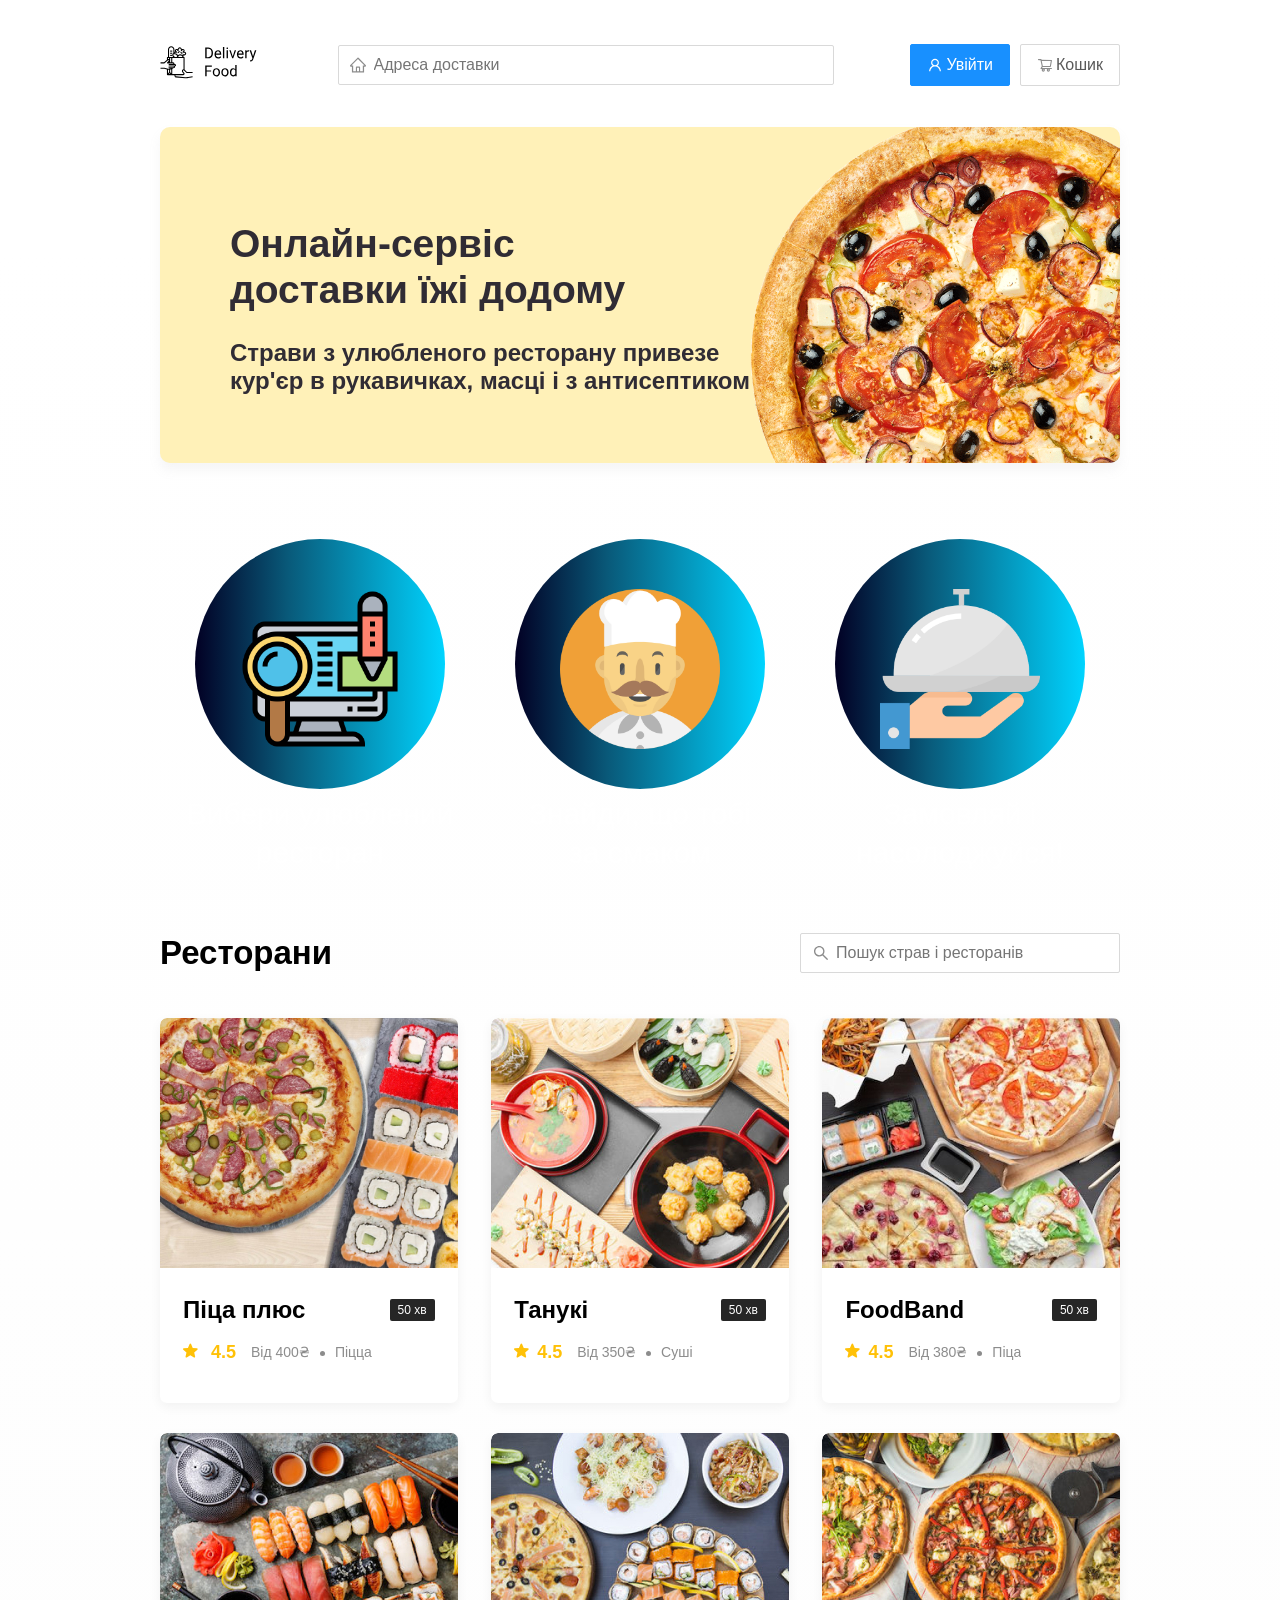
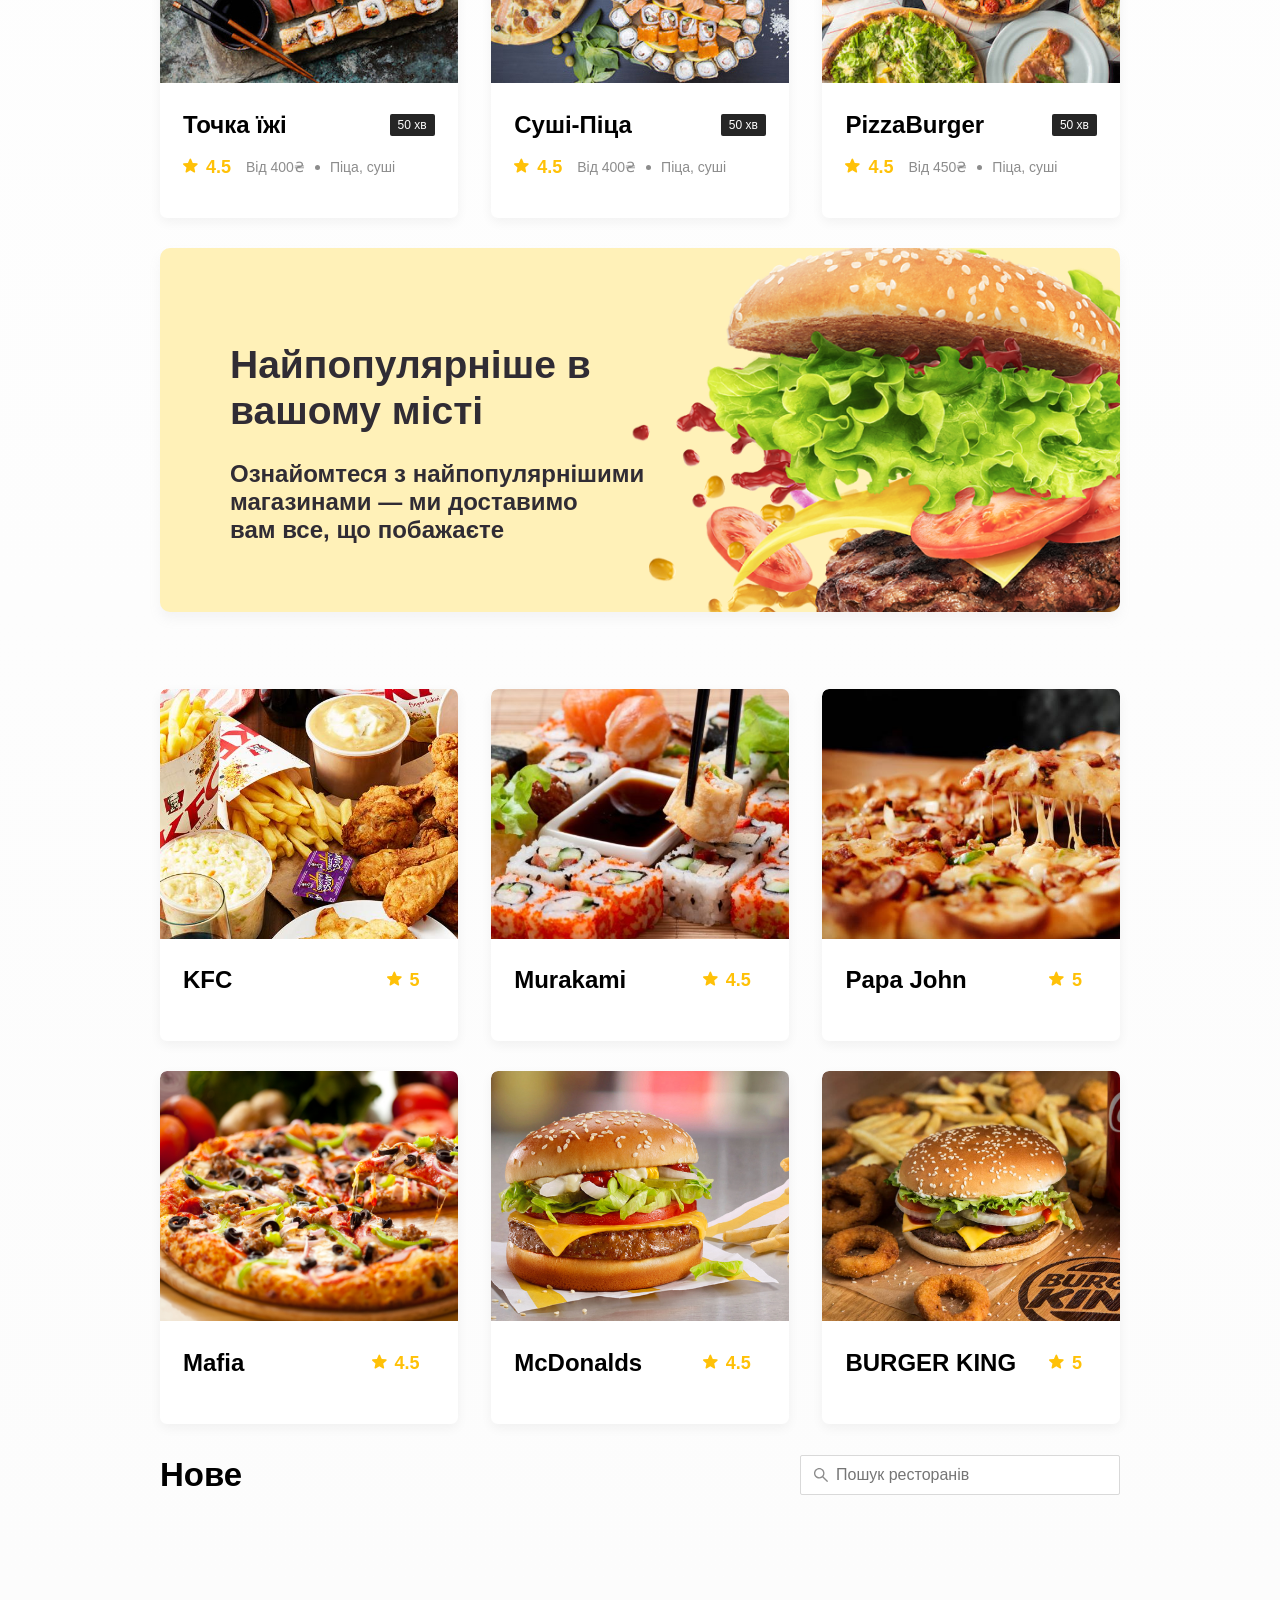
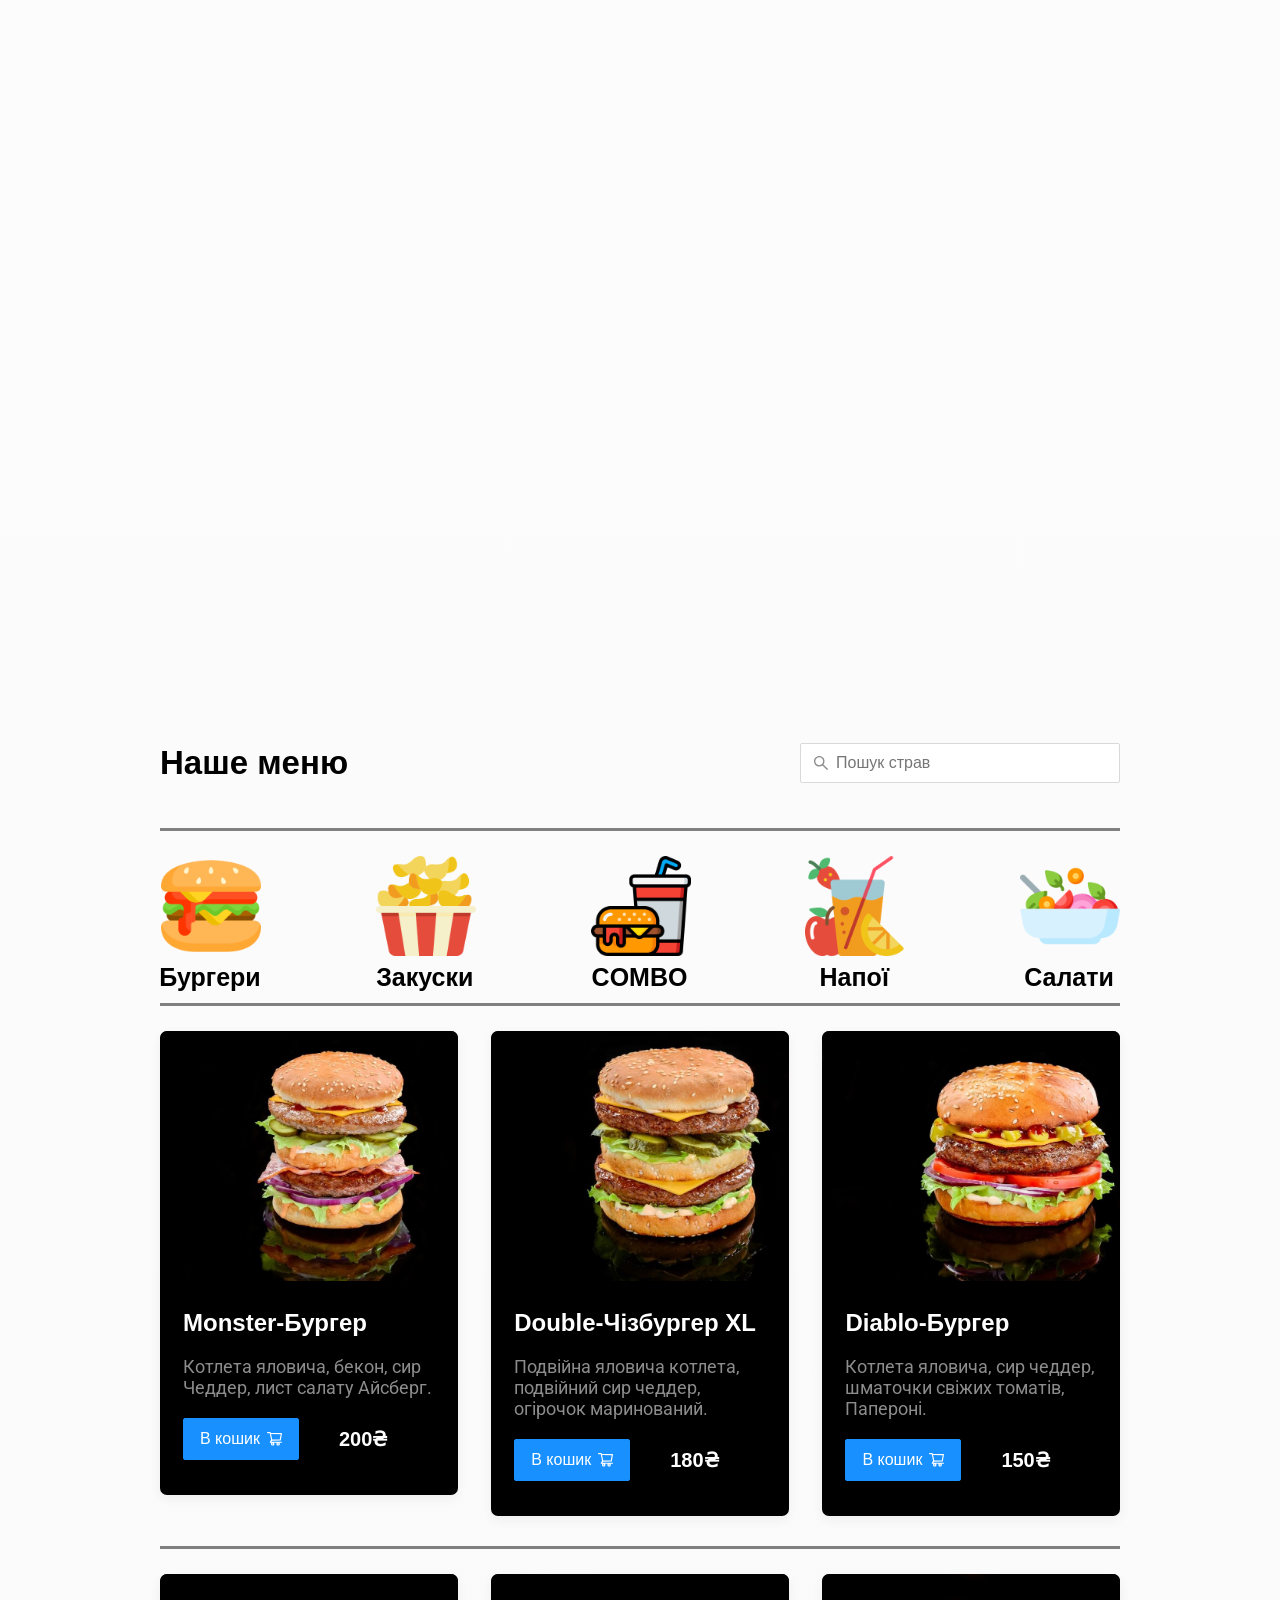
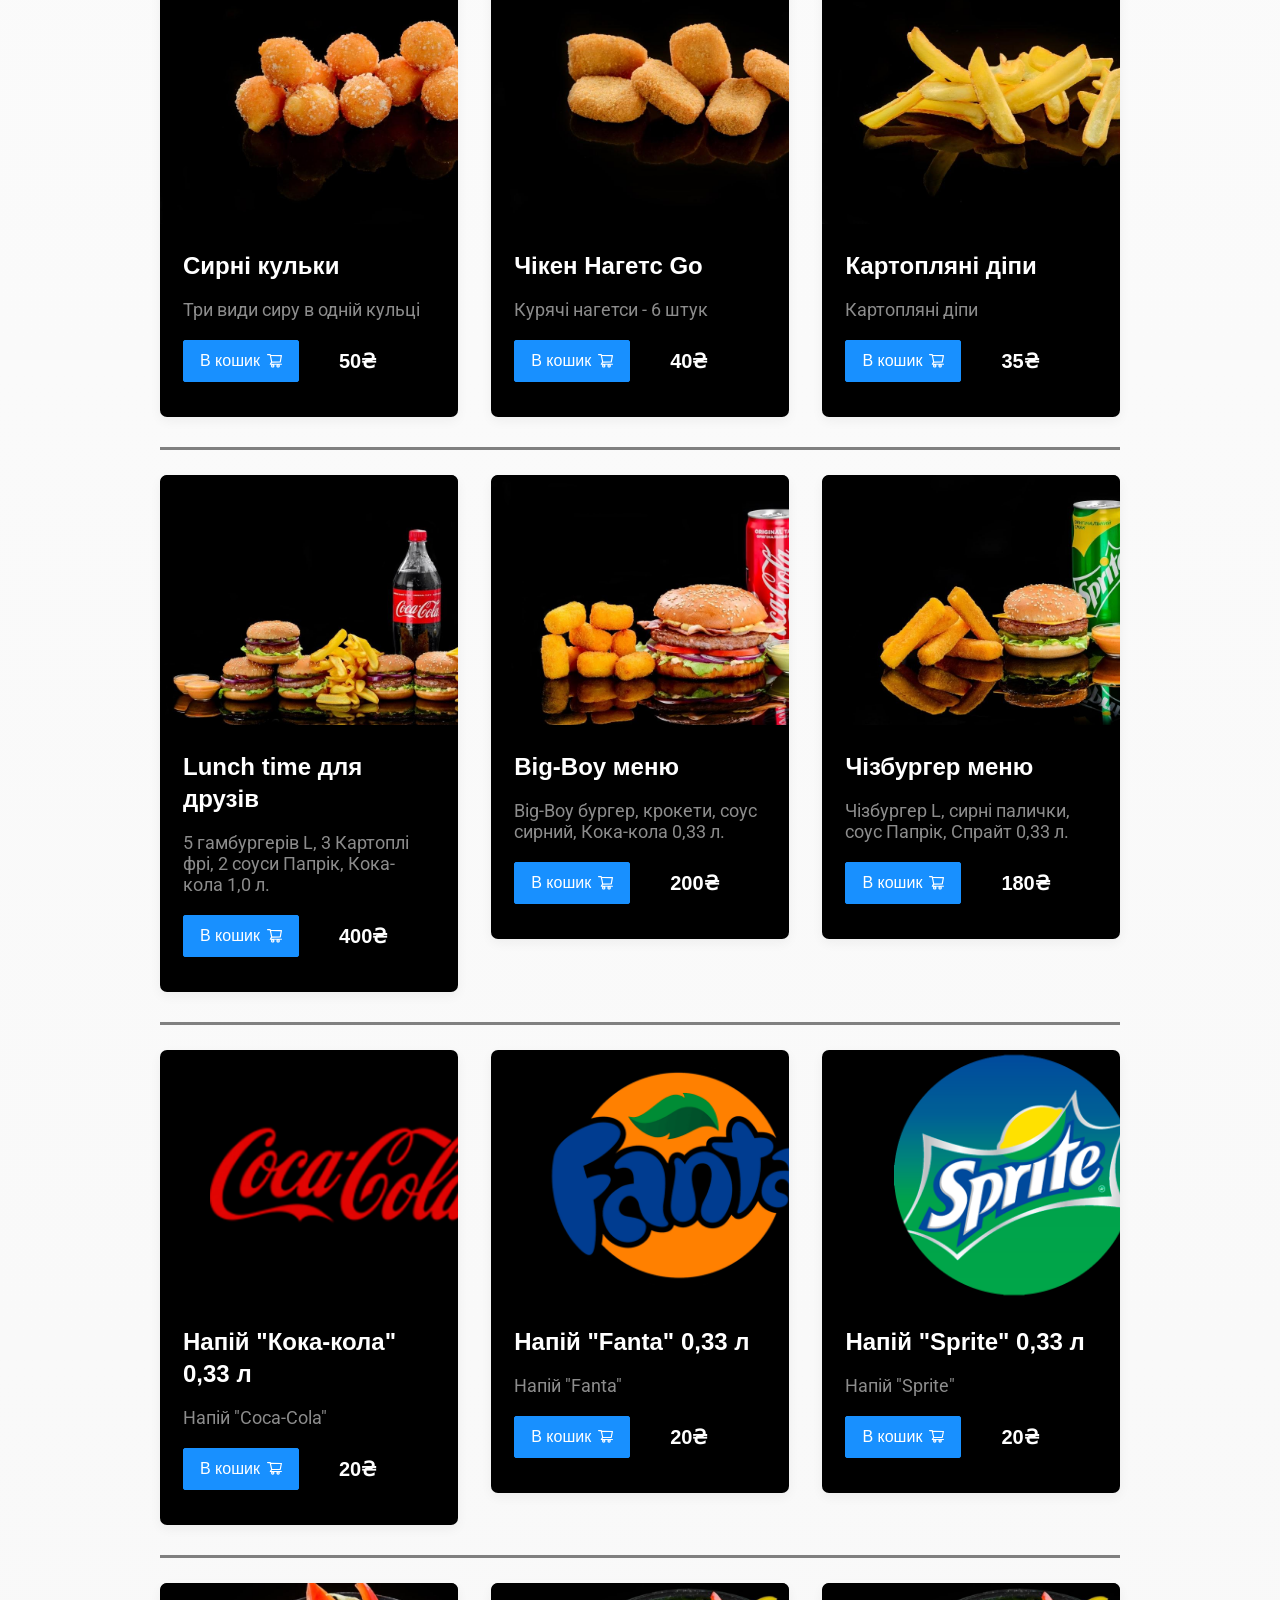
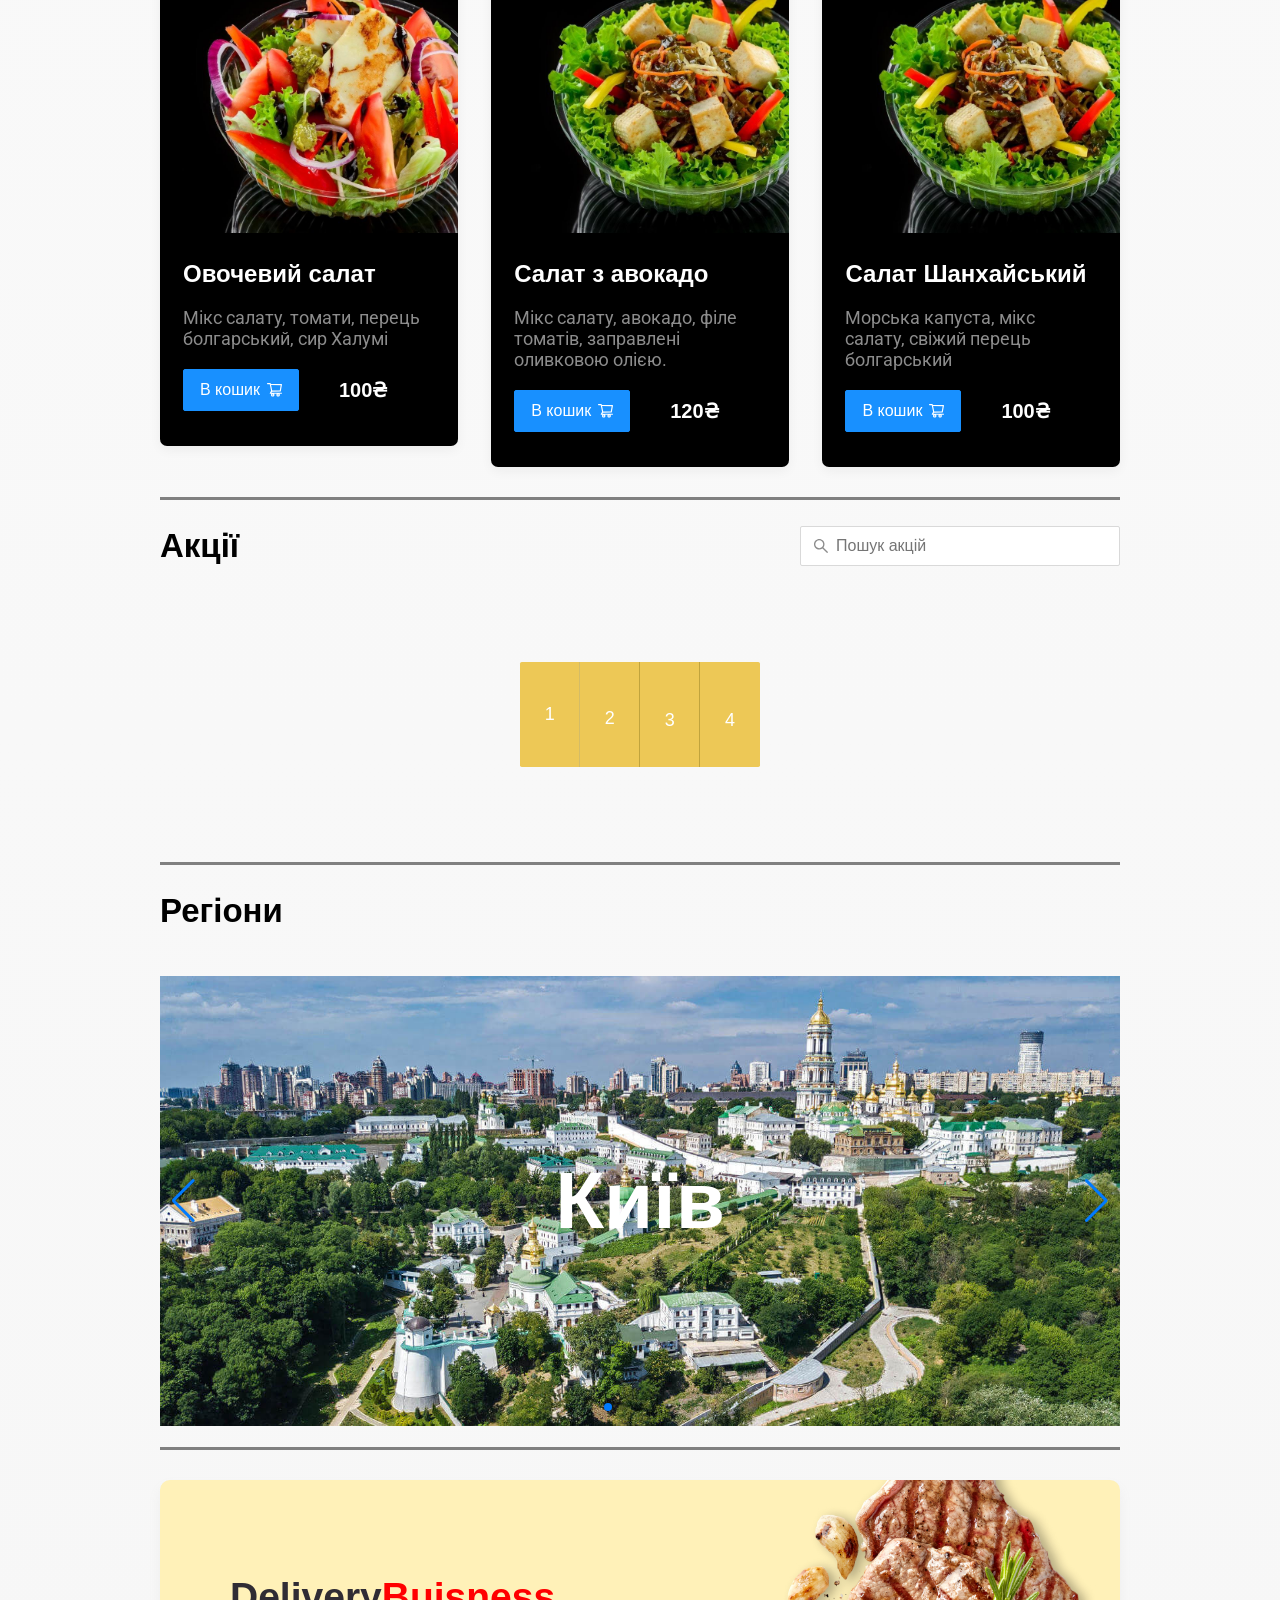
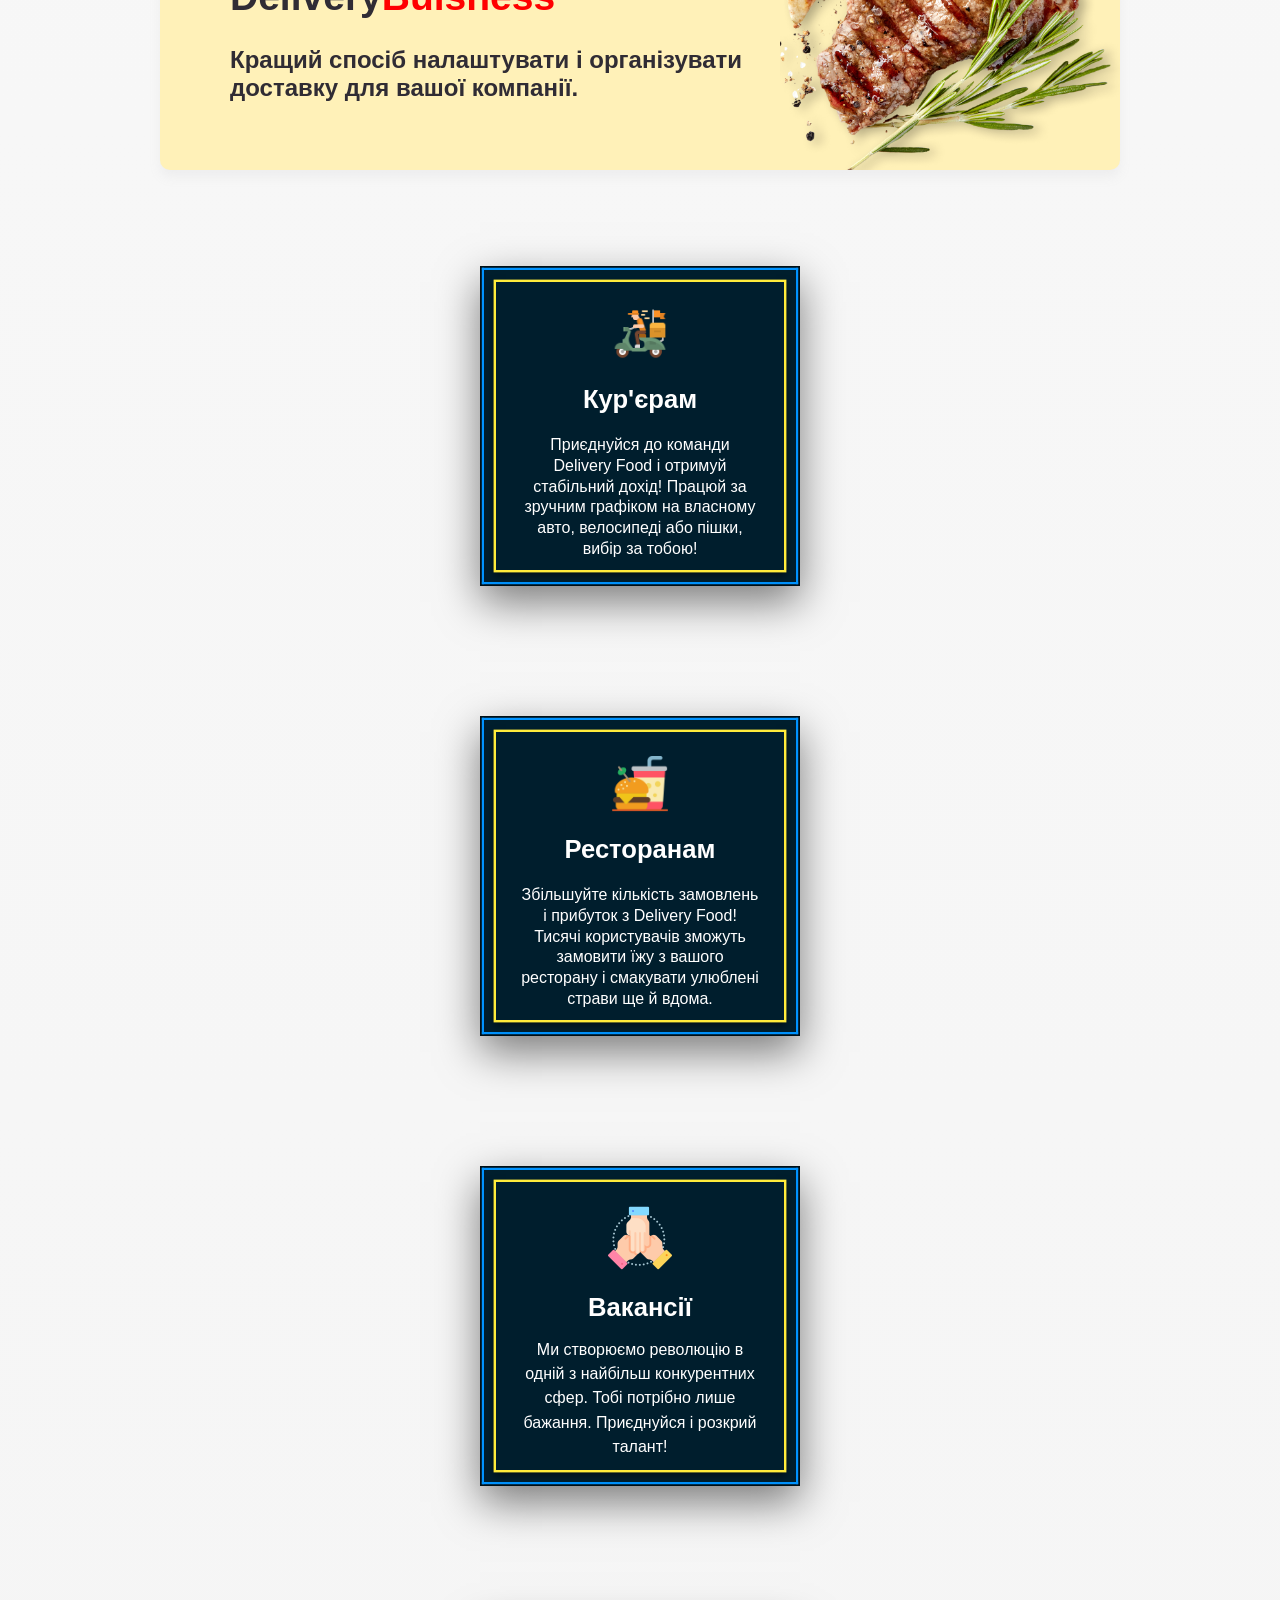
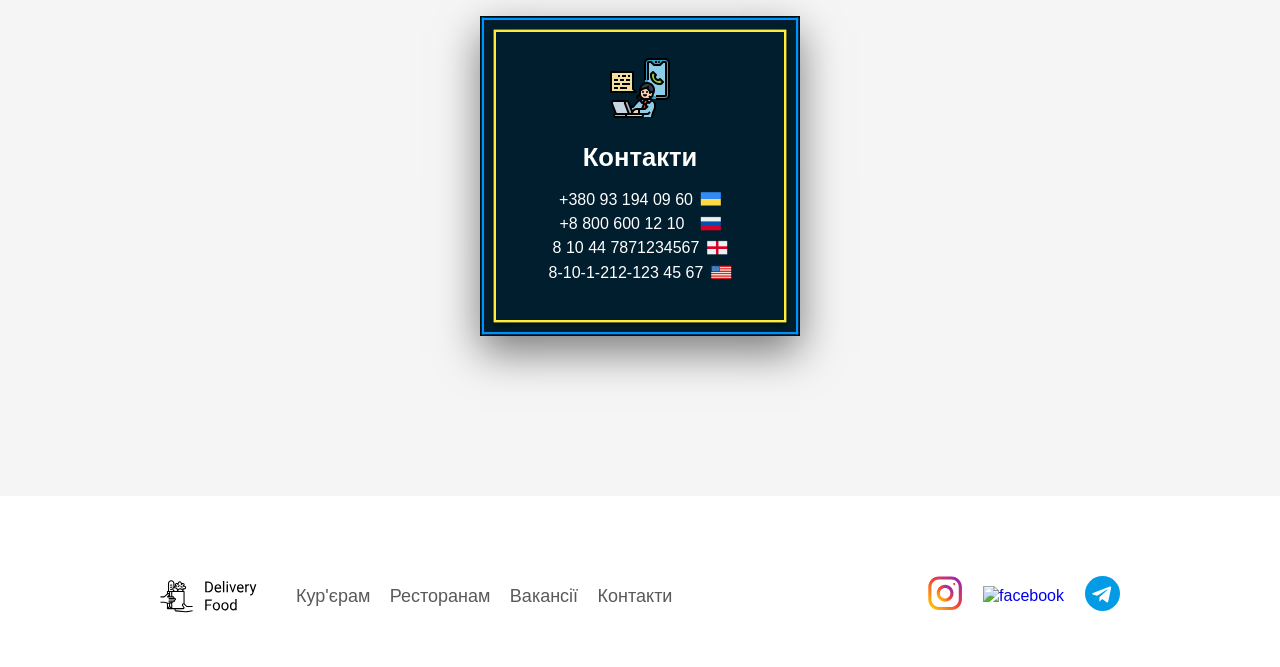
==== commit 47abdad2: "Add files via upload" ====
--- a/index.html
+++ b/index.html
@@ -396,7 +396,7 @@
                 </div>
                 <hr id="zak">
                 <div class="card wow fadeInLeft card-2">
-                    <img src="img/__10-min.jpg" alt="img" class="card-image">
+                    <img src="img/10-min.jpg" alt="img" class="card-image">
                     <div class="card-text">
                         <div class="card-heading">
                             <h3 class="card-title card-title-reg">Сирні кульки</h3>
@@ -416,7 +416,7 @@
                     </div>
                 </div>
                 <div class="card wow fadeInUp card-2">
-                    <img src="img/__GO_6-min.jpg" alt="img" class="card-image">
+                    <img src="img/GO_6-min.jpg" alt="img" class="card-image">
                     <div class="card-text">
                         <div class="card-heading">
                             <h3 class="card-title card-title-reg">Чікен Нагетс Go</h3>
@@ -436,7 +436,7 @@
                     </div>
                 </div>
                 <div class="card wow fadeInRight card-2">
-                    <img src="img/__130-min.jpg" alt="img" class="card-image">
+                    <img src="img/130-min.jpg" alt="img" class="card-image">
                     <div class="card-text">
                         <div class="card-heading">
                             <h3 class="card-title card-title-reg">Картопляні діпи</h3>
@@ -500,7 +500,7 @@
                     </div>
                 </div>
                 <div class="card wow fadeInRight card-2">
-                    <img src="img/_-min.jpg" alt="img" class="card-image">
+                    <img src="img/22min.jpg" alt="img" class="card-image">
                     <div class="card-text">
                         <div class="card-heading">
                             <h3 class="card-title card-title-reg">
@@ -586,7 +586,7 @@
                 </div>
                 <hr id="sau">
                 <div class="card wow fadeInLeft card-2">
-                    <img src="img/______225-min.jpg" alt="img" class="card-image">
+                    <img src="img/225-min.jpg" alt="img" class="card-image">
                     <div class="card-text">
                         <div class="card-heading">
                             <h3 class="card-title card-title-reg">                                
@@ -608,7 +608,7 @@
                     </div>
                 </div>
                 <div class="card wow fadeInUp card-2">
-                    <img src="img/____250-min.jpg" alt="img" class="card-image">
+                    <img src="img/250-min.jpg" alt="img" class="card-image">
                     <div class="card-text">
                         <div class="card-heading">
                             <h3 class="card-title card-title-reg">
--- a/css/style.css
+++ b/css/style.css
@@ -1480,6 +1480,9 @@
         font-size: 80px;
     }
     .accordion_wrap{
+        transform: scale(0.6);
+    }
+    .box{
         transform: scale(0.8);
     }
 }
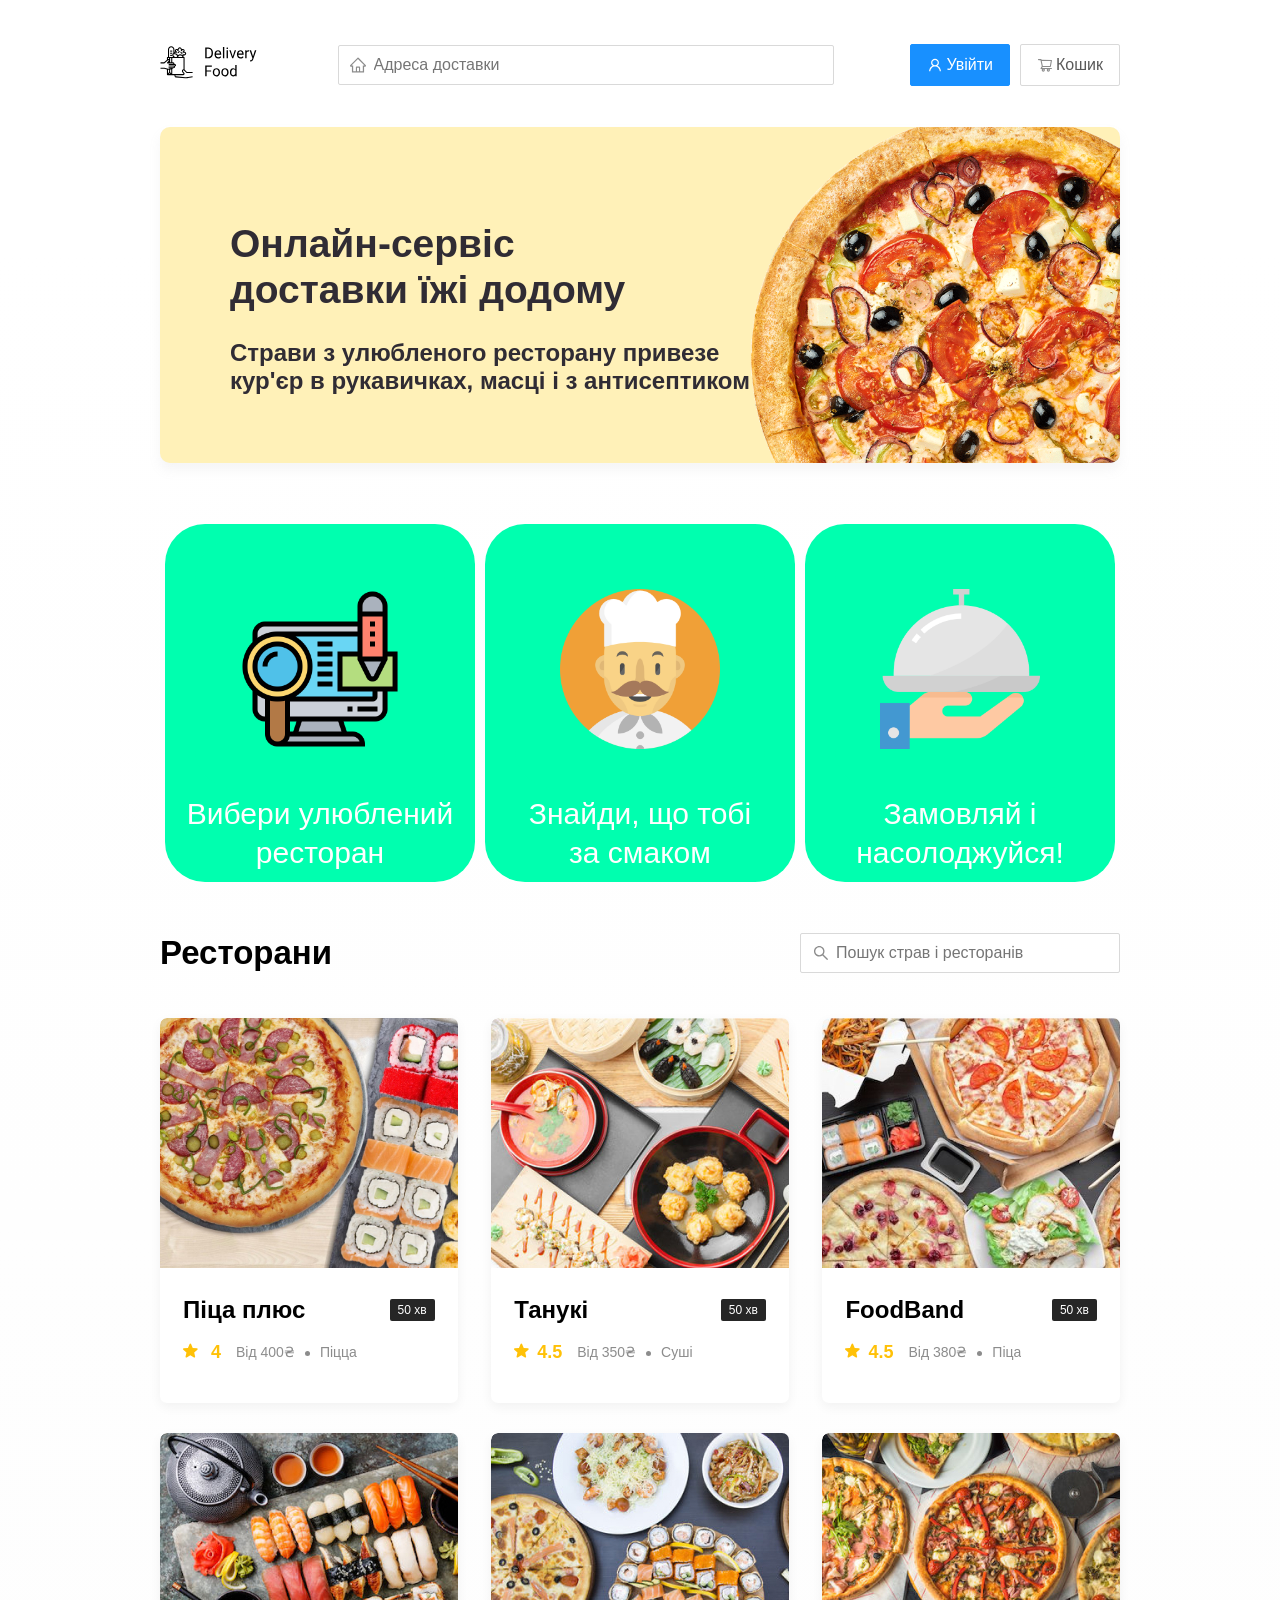
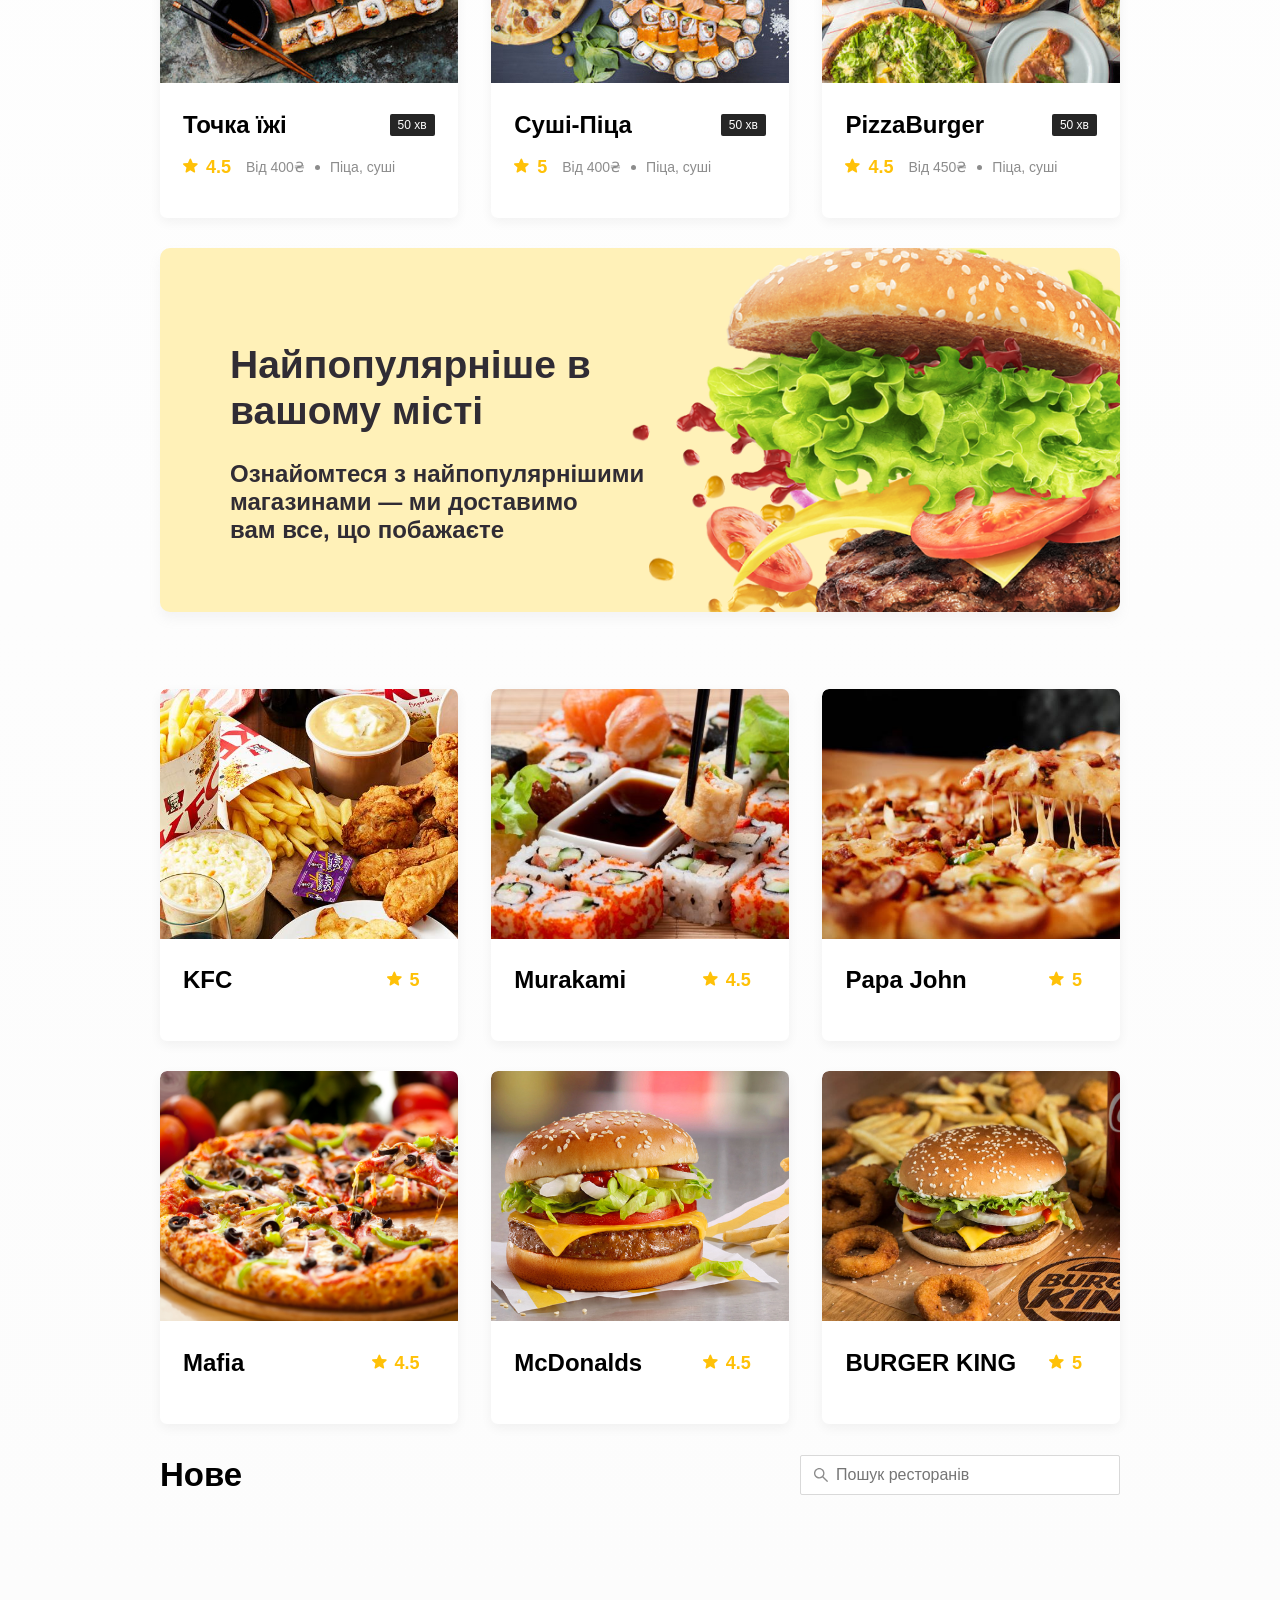
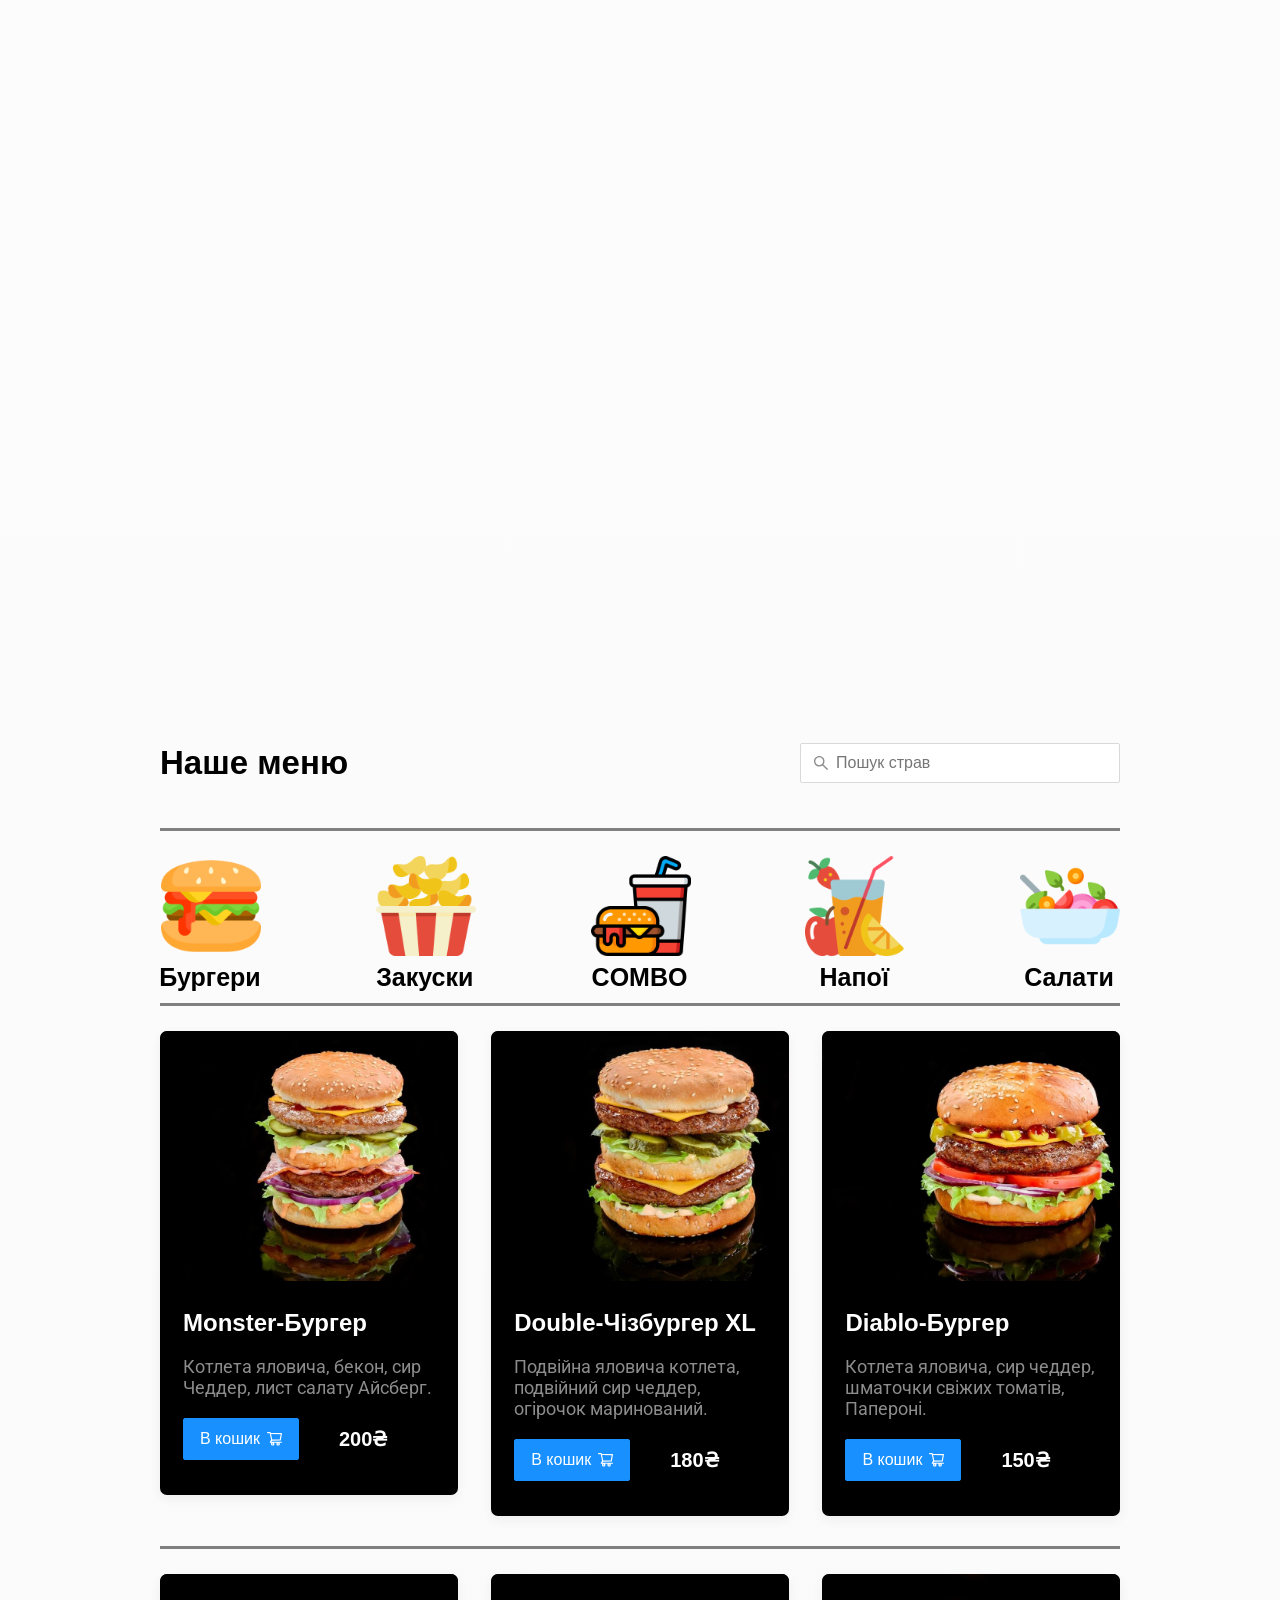
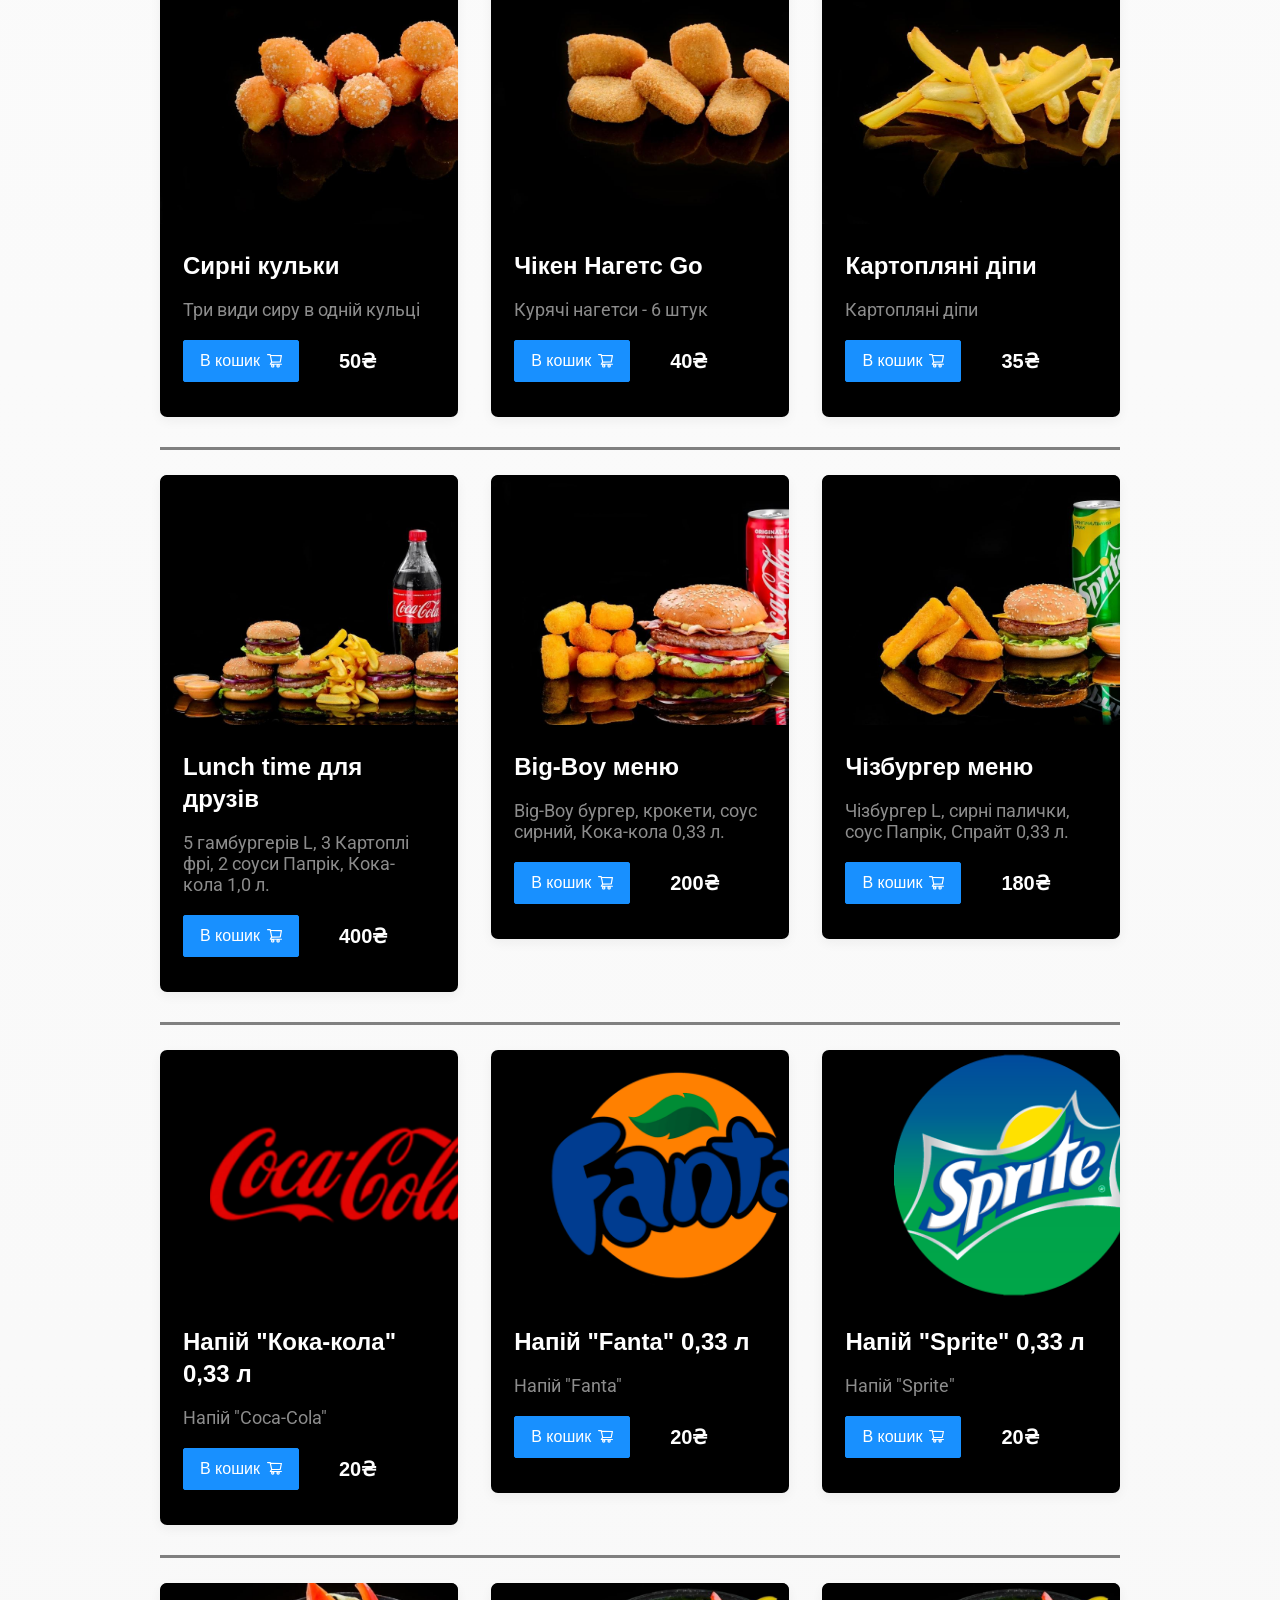
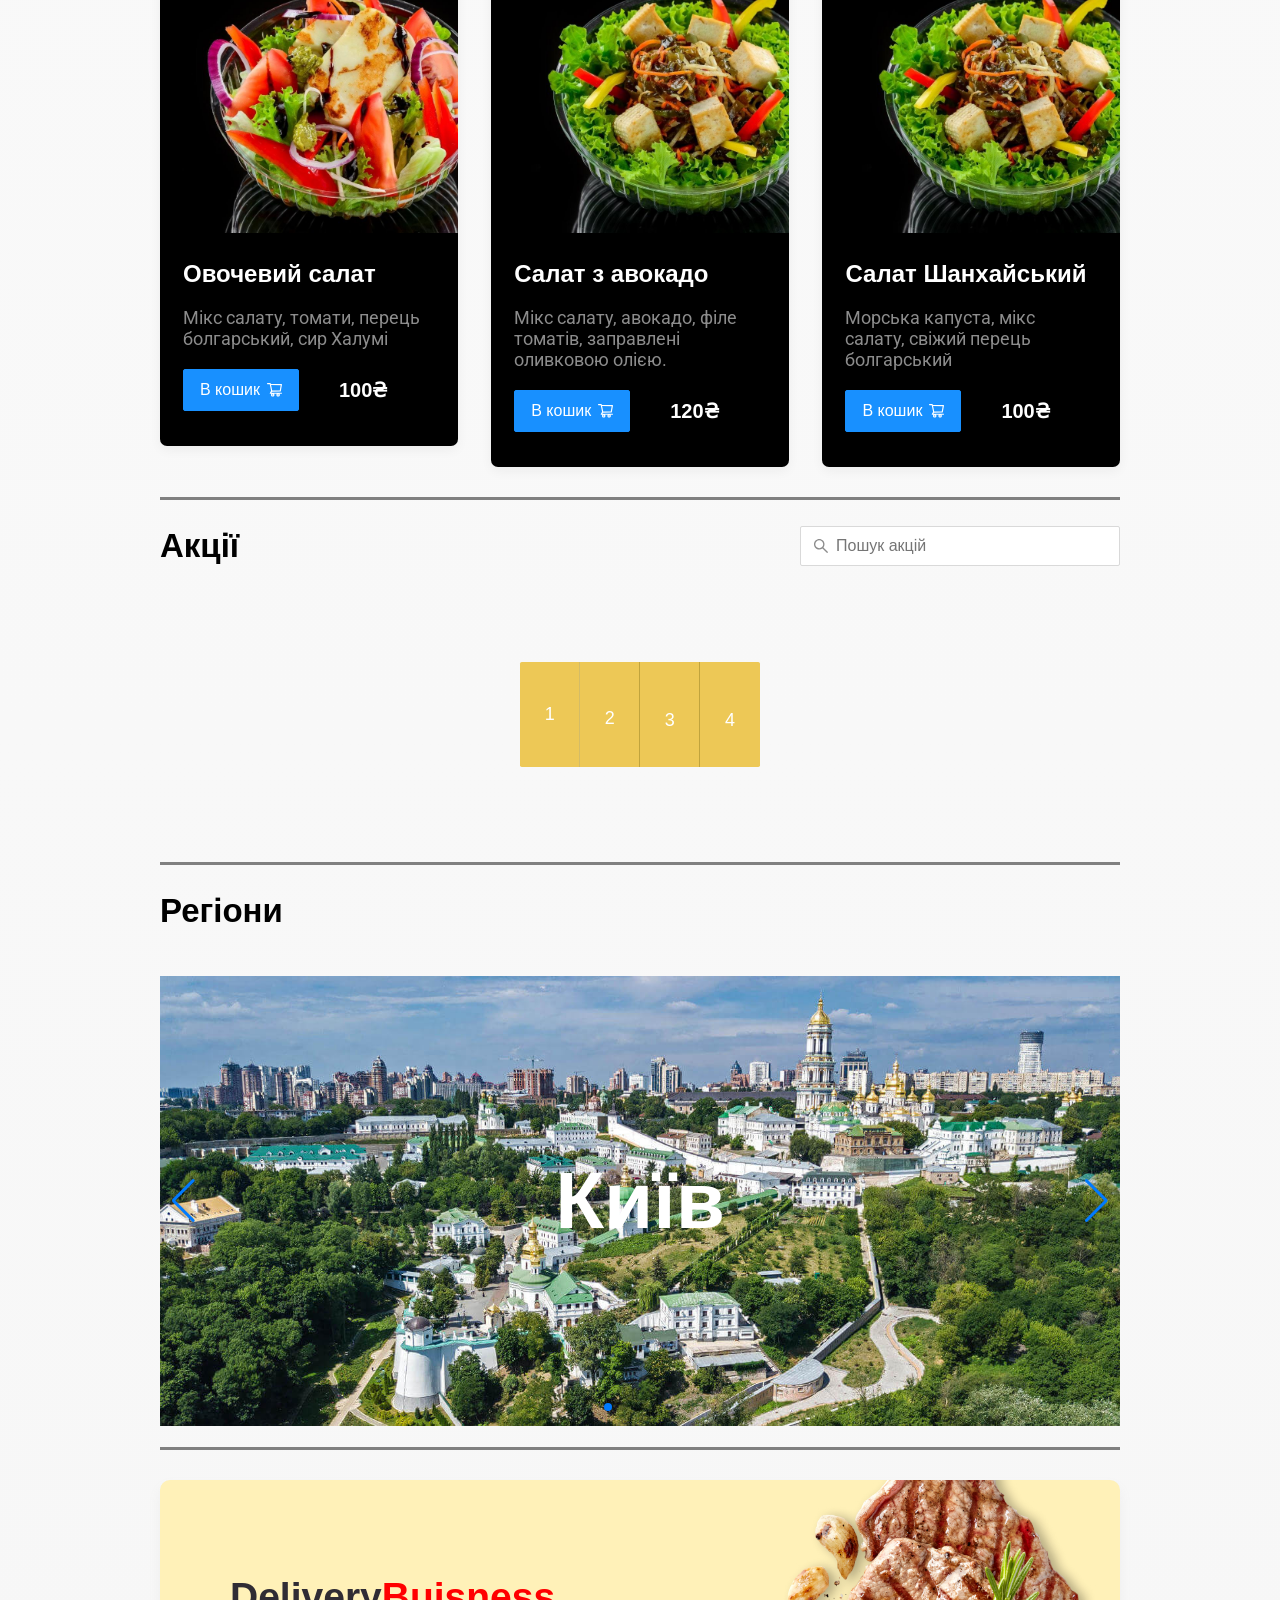
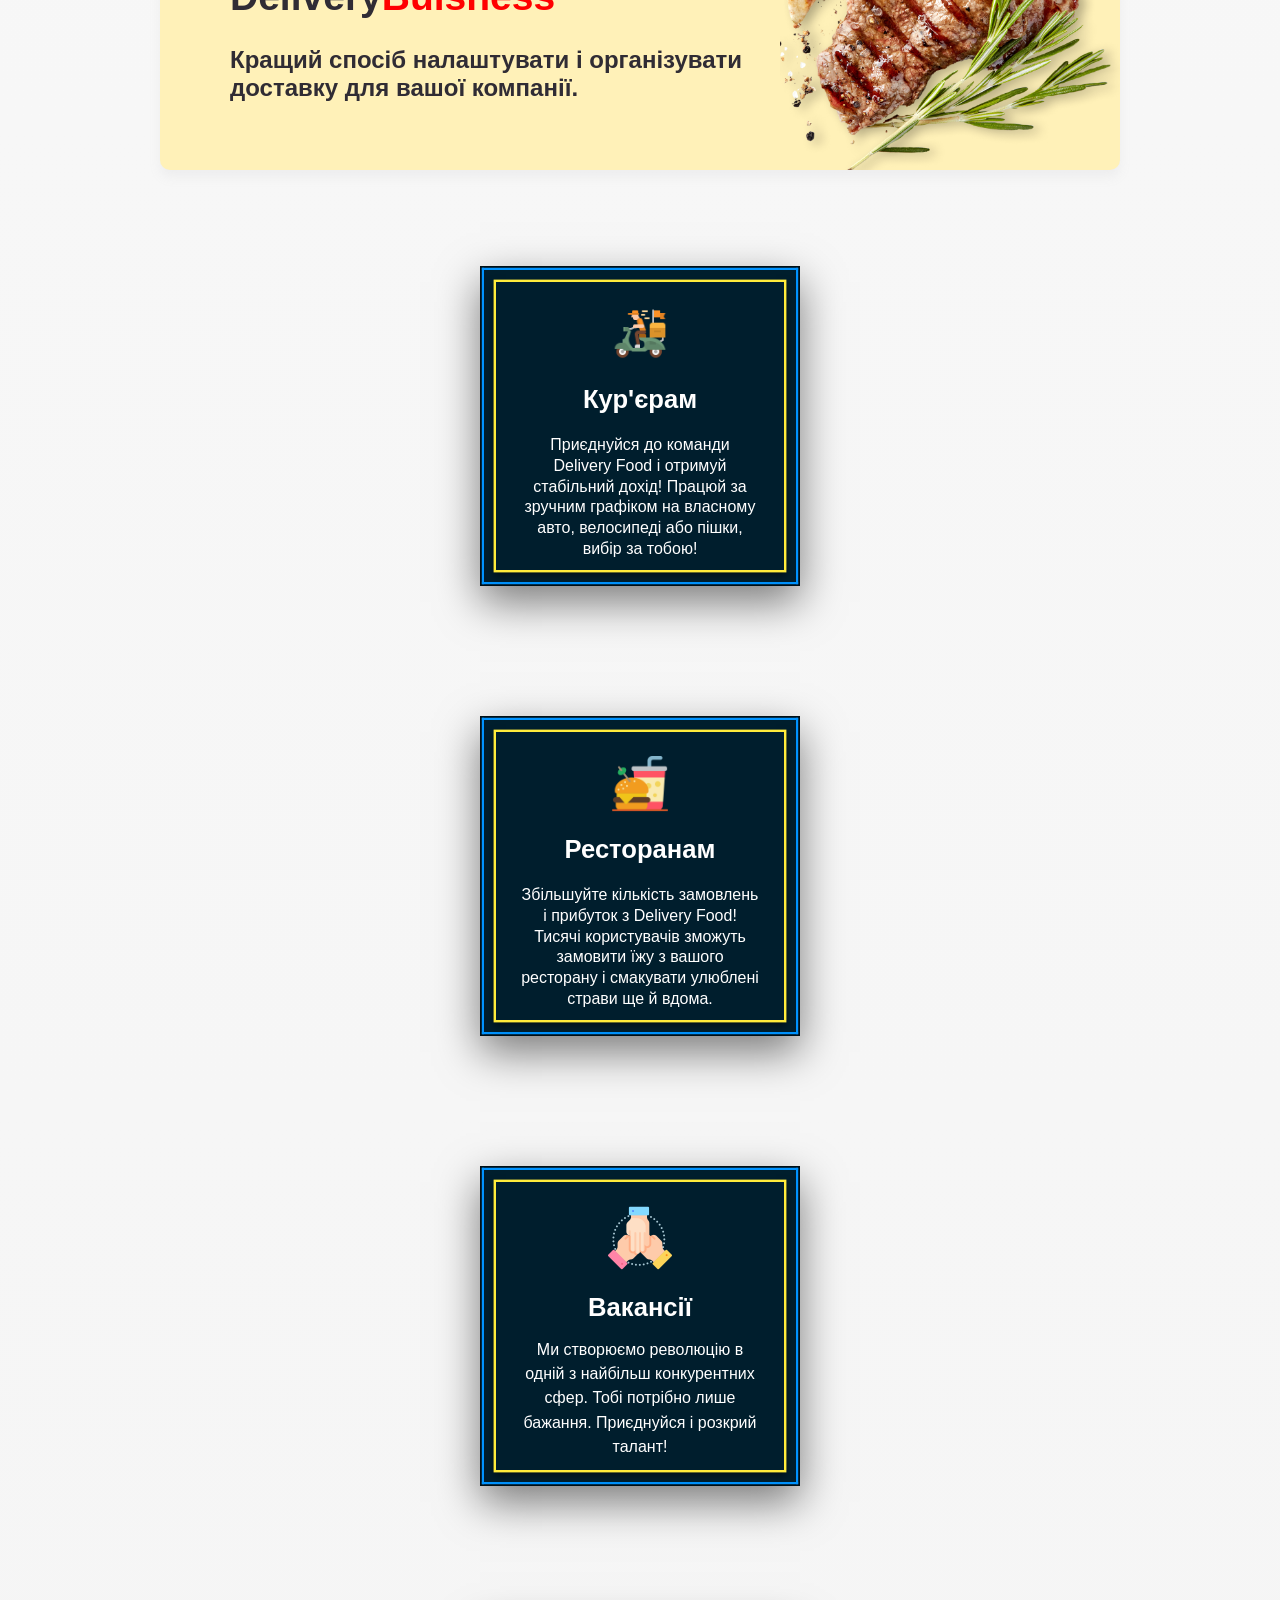
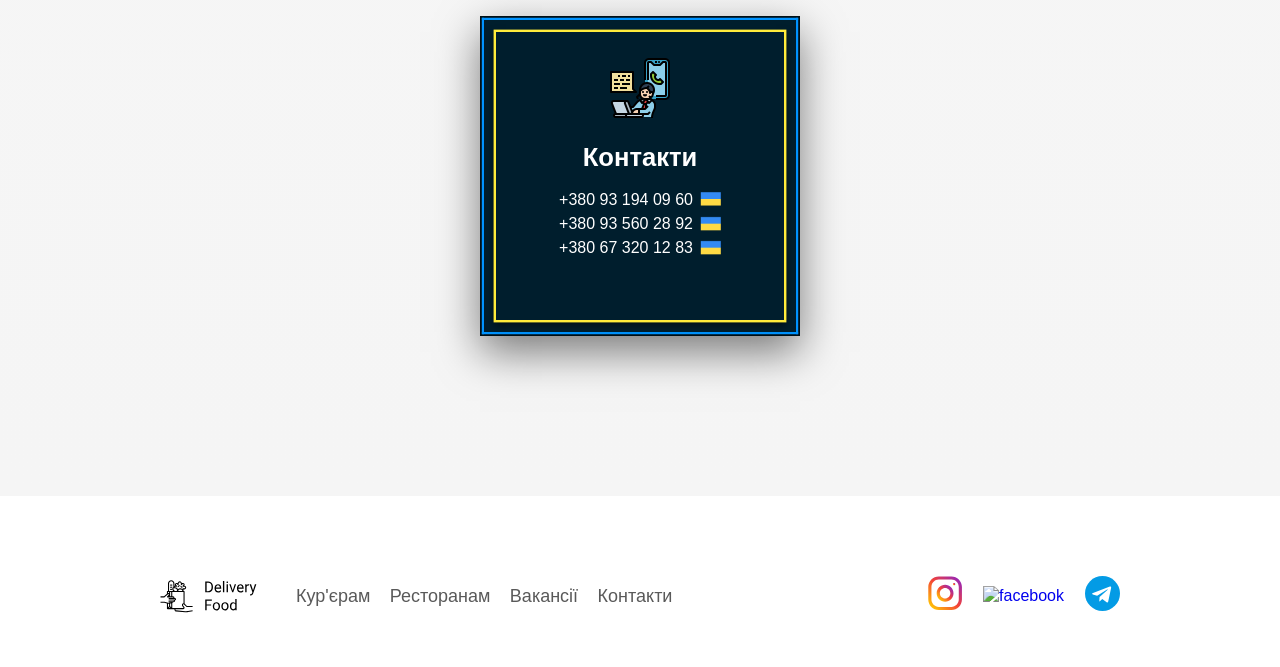
==== commit 57b82417: "Add files via upload" ====
--- a/index.html
+++ b/index.html
@@ -69,7 +69,7 @@
                     <input type="text" class="input-section" placeholder="Пошук страв і ресторанів">
                 </div>
                 <div class="cards">
-                    <a target="_blank"  class="card wow fadeInLeft">
+                    <a target="_blank" href="restaurants-6.html"  class="card wow fadeInLeft">
                         <img src="img/16324.jpg" alt="img" class="card-image">
                         <div class="card-text">
                             <div class="card-heading">
@@ -80,13 +80,13 @@
                             <div class="card-info">
                                 <div class="rating">
                                     <img src="img/star.svg" alt="star" class="star">
-                                    4.5</div>
+                                    4</div>
                                 <div class="price">Від 400₴</div>
                                 <div class="category">Піцца</div>
                             </div>
                         </div>
                     </a>
-                    <a target="_blank"  class="card wow fadeInUp">
+                    <a target="_blank" href="restaurants-5.html"  class="card wow fadeInUp">
                         <img src="img/image_2.jpg" alt="img" class="card-image">
                         <div class="card-text">
                             <div class="card-heading">
@@ -102,7 +102,7 @@
                             </div>
                         </div>
                     </a>
-                    <a target="_blank"  class="card wow fadeInRight">
+                    <a target="_blank" href="restaurants-4.html"  class="card wow fadeInRight">
                         <img src="img/image_3.jpg" alt="img" class="card-image">
                         <div class="card-text">
                             <div class="card-heading">
@@ -118,11 +118,11 @@
                             </div>
                         </div>
                     </a>
-                    <a target="_blank"  class="card wow fadeInLeft">
+                    <a target="_blank" href="restaurants-3.html"  class="card wow fadeInLeft">
                         <img src="img/image_4.jpg" alt="img" class="card-image">
                         <div class="card-text">
                             <div class="card-heading">
-                                <h3  style="color: #000;" class="card-title"> Точка їжі</h3>
+                                <h3  style="color: #000;" class="card-title">Точка їжі</h3>
                                 <span class="card-tag tag">50 хв</span>
                             </div>
     
@@ -134,7 +134,7 @@
                             </div>
                         </div>
                     </a>
-                    <a target="_blank" class="card wow fadeInUp">
+                    <a target="_blank" href="restaurants-2.html" class="card wow fadeInUp">
                         <img src="img/image_5.jpg" alt="img" class="card-image">
                         <div class="card-text">
                             <div class="card-heading">
@@ -145,13 +145,13 @@
     
                             <div class="card-info">
                                 <div class="rating">
-                                    <img src="img/star.svg" alt="star" class="star">4.5</div>
+                                    <img src="img/star.svg" alt="star" class="star">5</div>
                                 <div class="price">Від 400₴</div>
                                 <div class="category">Піца, суші</div>
                             </div>
                         </div>
                     </a>
-                    <a target="_blank" class="card wow fadeInRight">
+                    <a target="_blank" href="restaurants-1.html" class="card wow fadeInRight">
                         <img src="img/image_6.jpg" alt="img" class="card-image">
                         <div class="card-text">
                             <div class="card-heading">
@@ -814,9 +814,8 @@
                                 <div class="content-box" style="line-height: 190%;"><img style="width: 80px;height: 80px;" class="bike" src="img/help.png"><h1>Контакти</h1>
                                 <p>
                                     +380 93 194 09 60<img  style="width: 25px; height: 25px; vertical-align: middle; margin-left: 10px; margin-top: -3px;" src="img/ukraine.png"><br>
-                                    +8 800 600 12 10<img  style="width: 25px; height: 25px; vertical-align: middle; margin-left: 20px; margin-top: -3px;" src="img/russia.png"><br>
-                                    8 10 44 7871234567<img  style="width: 25px; height: 25px; vertical-align: middle; margin-left: 10px; margin-top: -3px;" src="img/england.png"><br>
-                                    8-10-1-212-123 45 67<img  style="width: 25px; height: 25px; vertical-align: middle; margin-left: 10px; margin-top: -3px;" src="img/usa-today.png"><br>
+                                    +380 93 560 28 92<img  style="width: 25px; height: 25px; vertical-align: middle; margin-left: 10px; margin-top: -3px;" src="img/ukraine.png"><br>
+                                    +380 67 320 12 83<img  style="width: 25px; height: 25px; vertical-align: middle; margin-left: 10px; margin-top: -3px;" src="img/ukraine.png"><br>
                                 </p>
                                 </div>
                             </div>
--- a/css/style.css
+++ b/css/style.css
@@ -211,8 +211,7 @@
 }
 
 .rec div:hover .kruh{
-    background: rgb(2,0,36);
-    background: linear-gradient(90deg, rgba(2,0,36,1) 0%, rgba(9,89,121,1) 37%, rgba(0,212,255,1) 100%);
+    background: #FFF1B8;
     border-radius: 50%;
     width: 250px;
     height: 250px;
@@ -220,8 +219,7 @@
 }
 
 .kruh{
-    background: rgb(2,0,36);
-    background: linear-gradient(90deg, rgba(2,0,36,1) 0%, rgba(9,89,121,1) 37%, rgba(0,212,255,1) 100%);
+    background: #FFF1B8;
     border-radius: 50%;
     width: 250px;
     height: 250px;
@@ -1485,6 +1483,23 @@
     .box{
         transform: scale(0.8);
     }
+    
+.rec div{
+    border-radius: 40px;
+    background: #00FFAF;
+}
+.rec_img:hover{
+    background: #00FFAF;
+}
+.kruh:hover{
+    background: #00FFAF;
+}
+.rest-rec:hover{
+    background: #00FFAF;
+}
+.rec div:hover .kruh{
+    background:  #00FFAF;
+}
 }
 
 
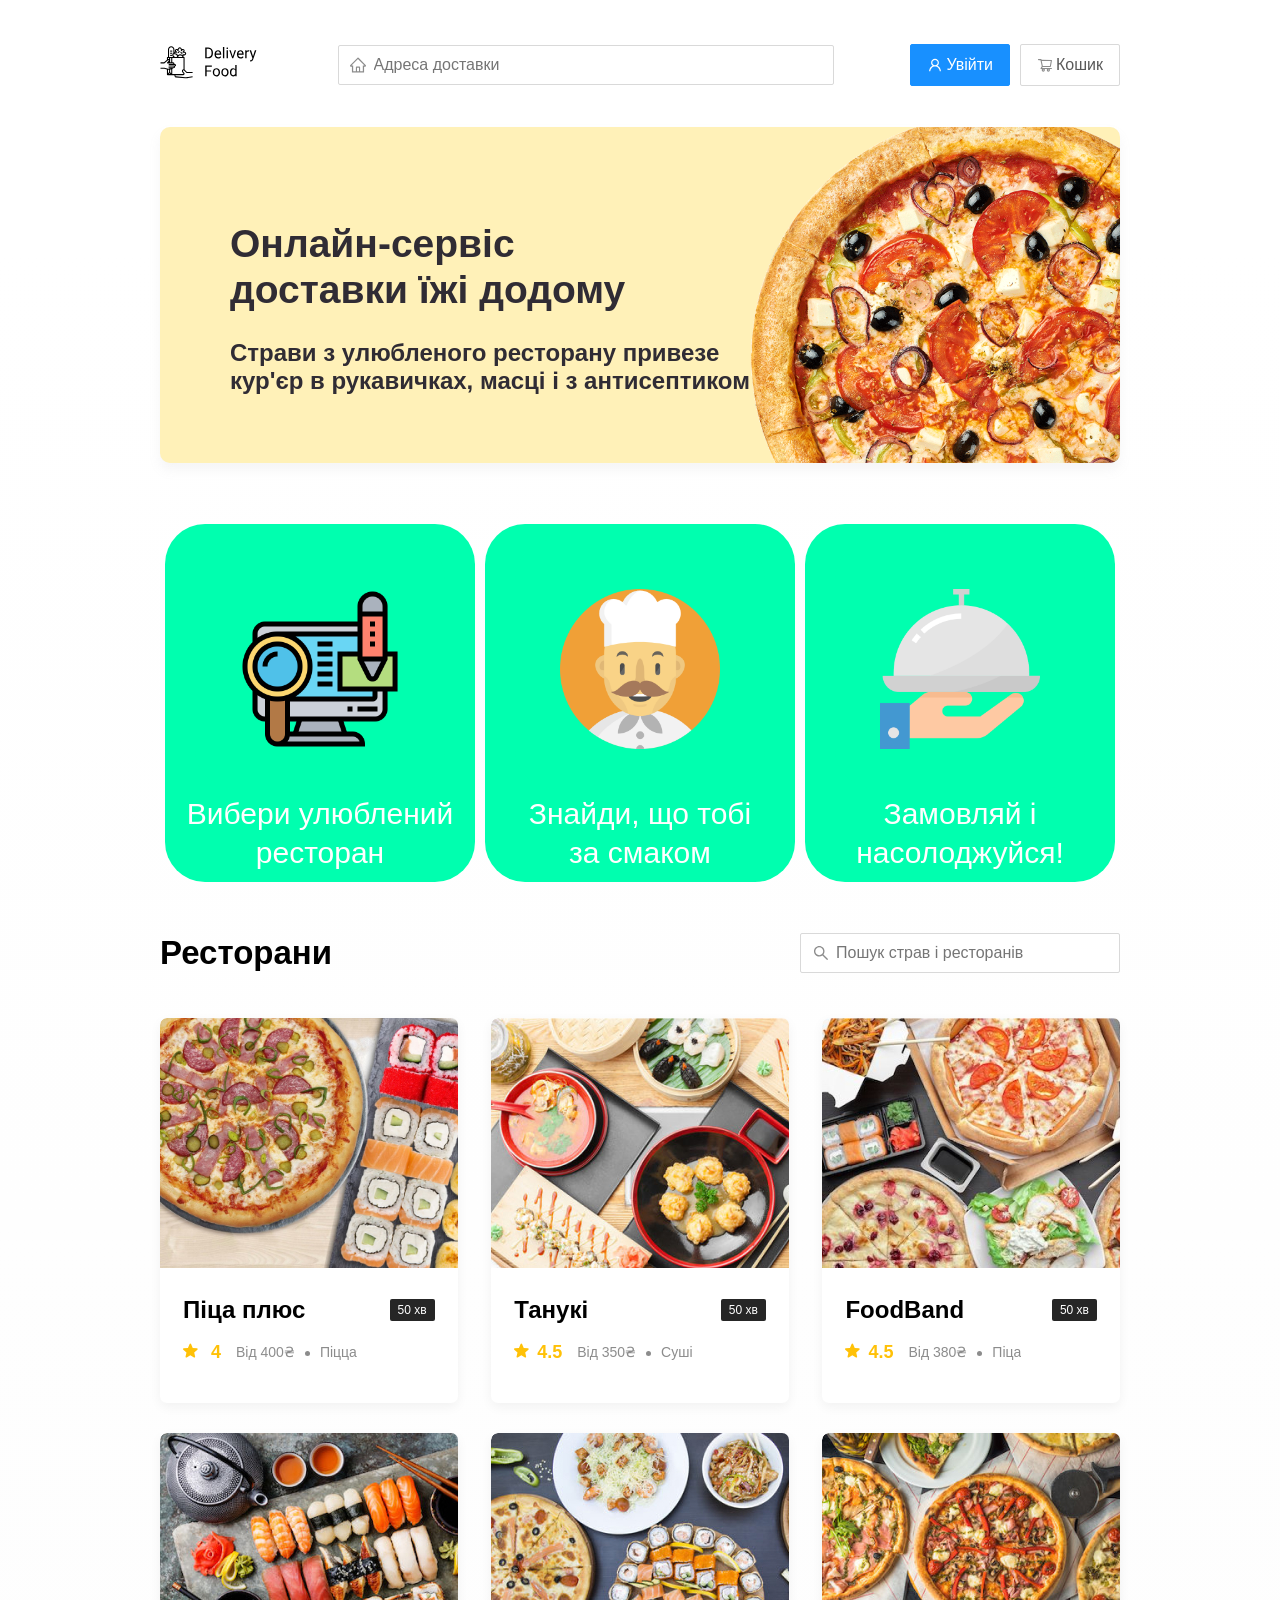
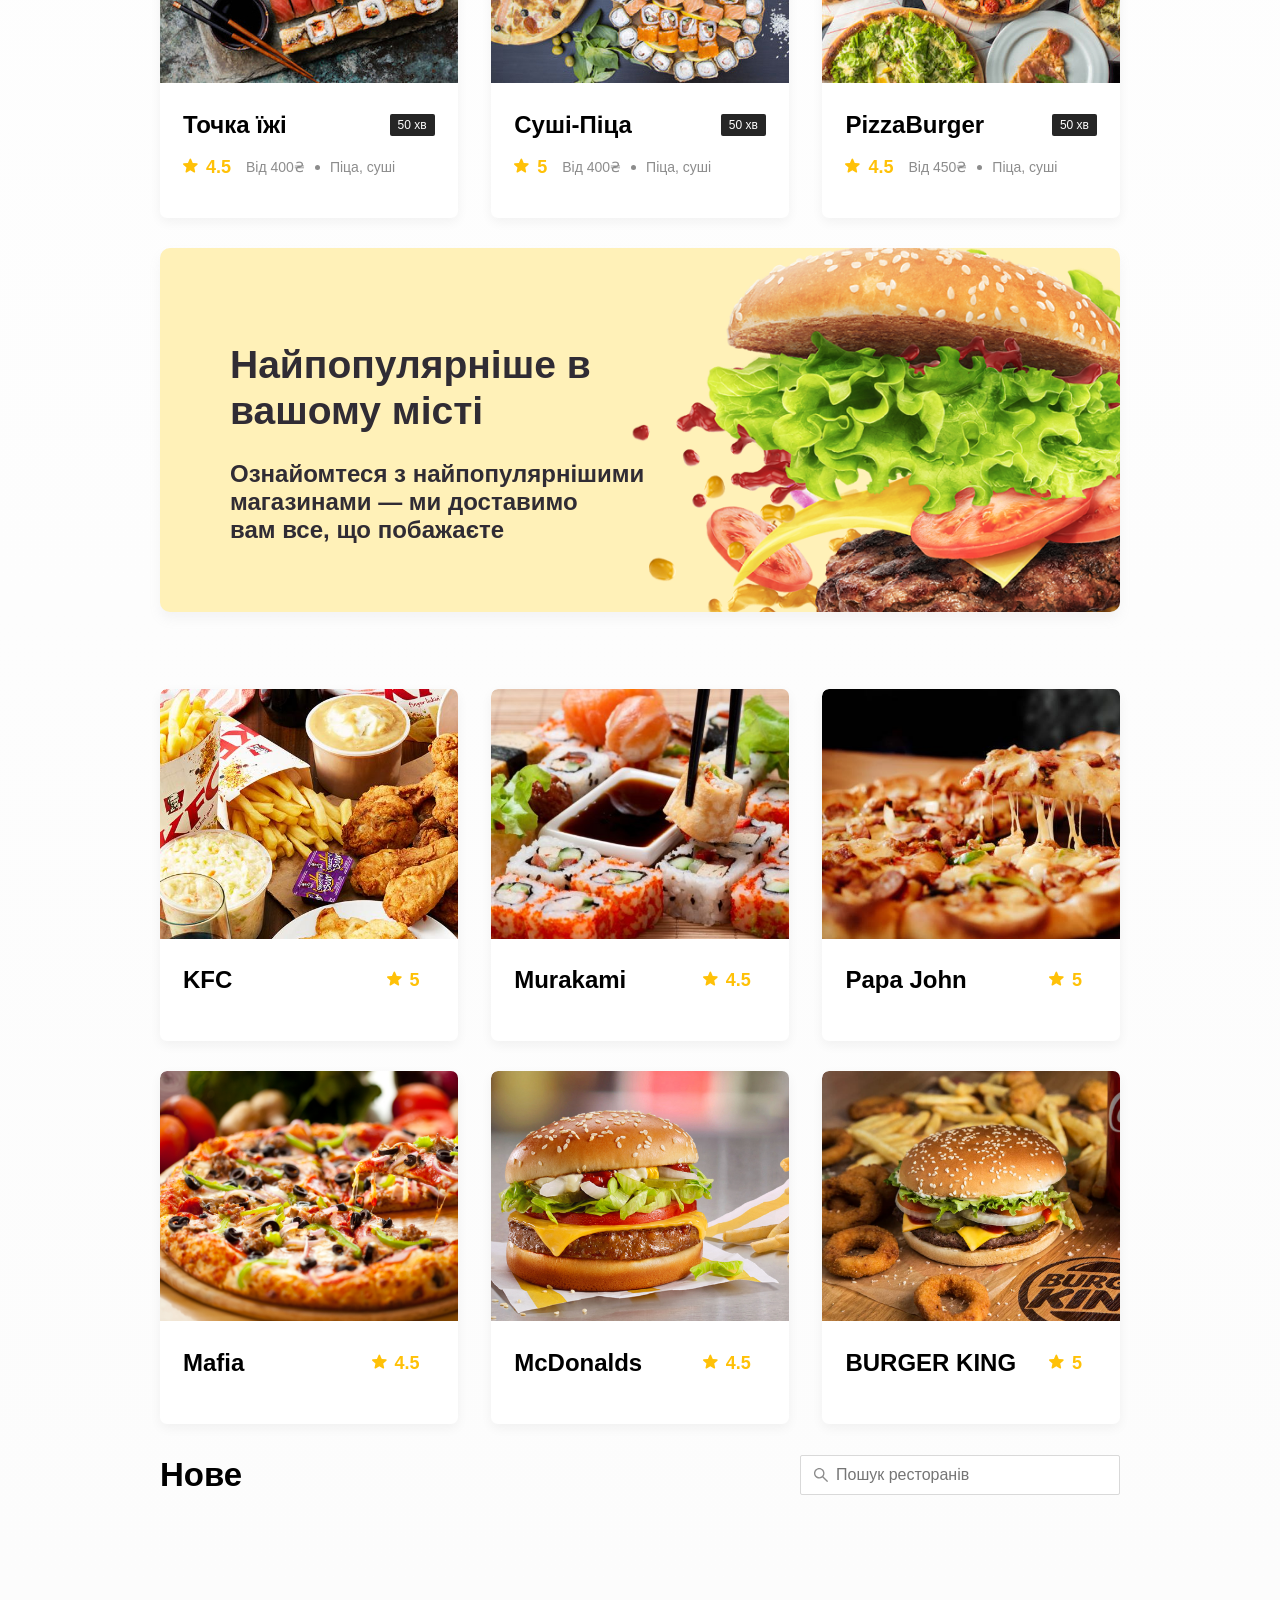
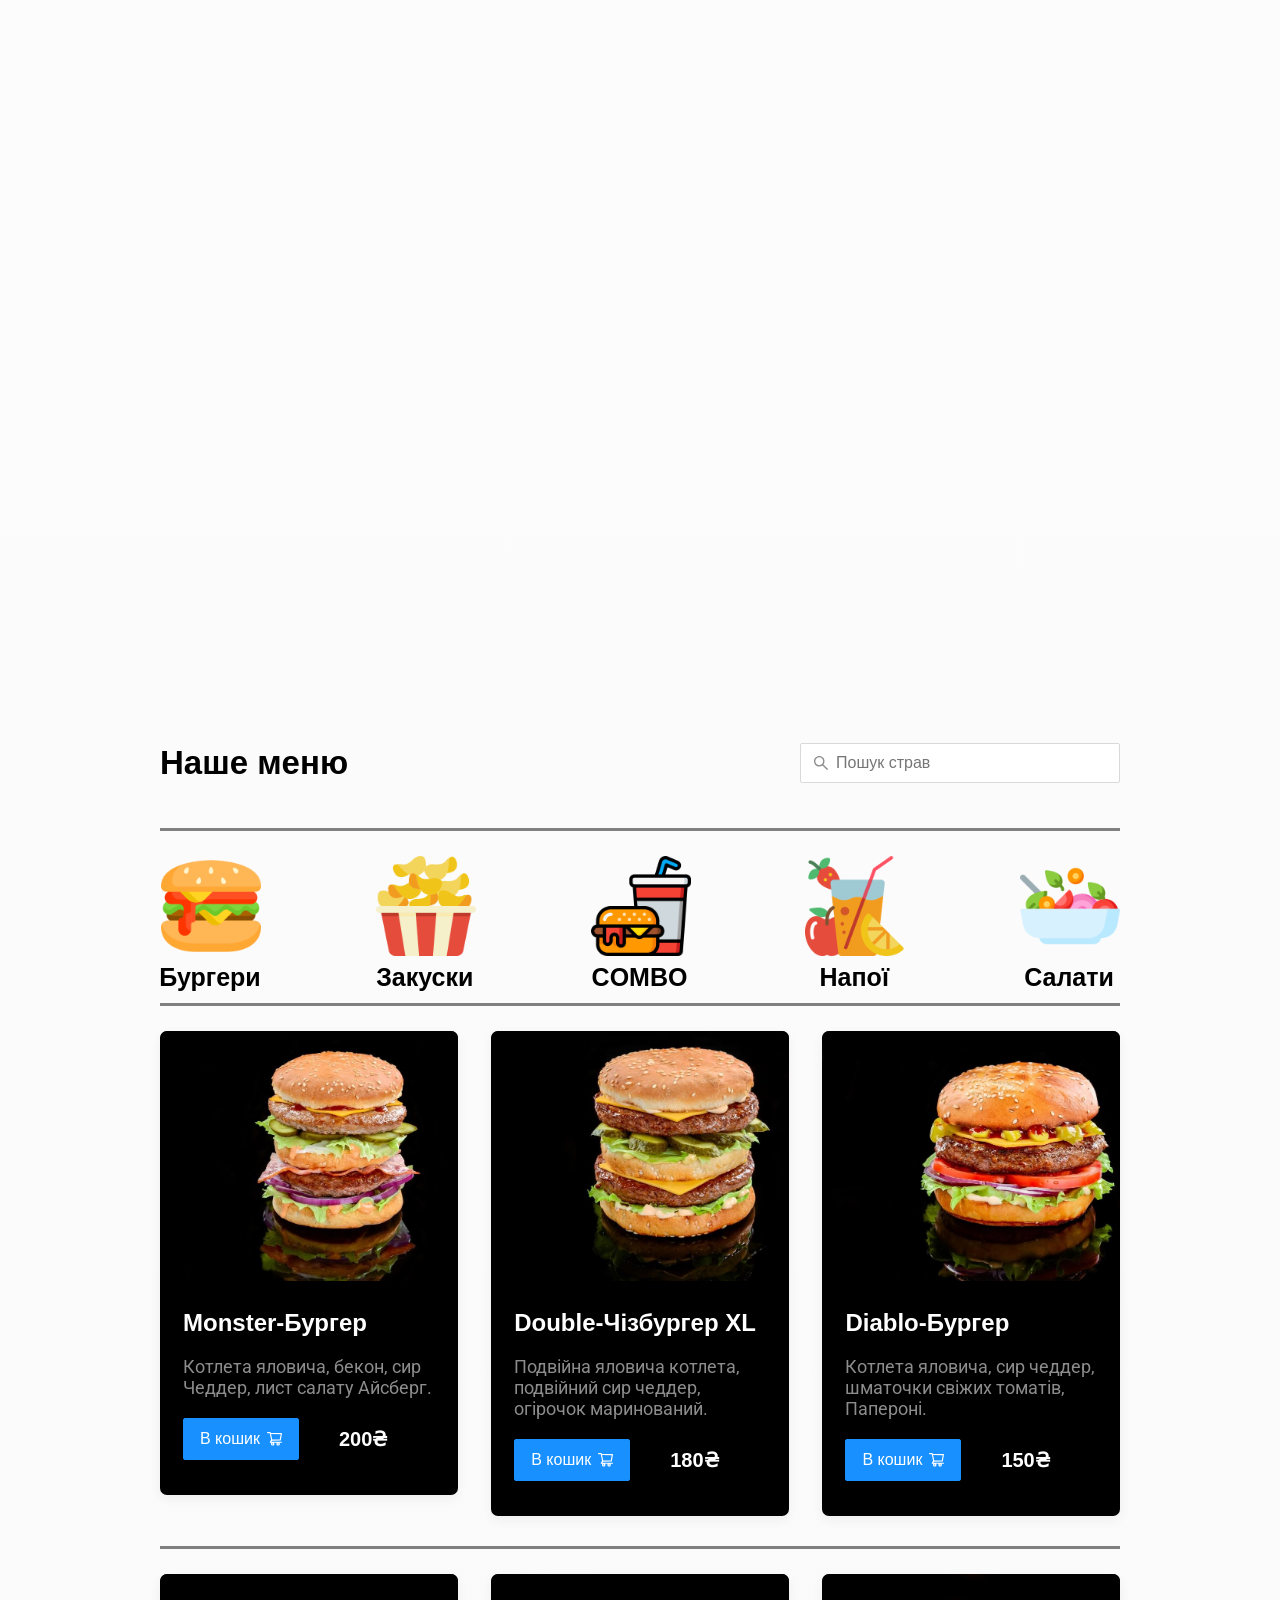
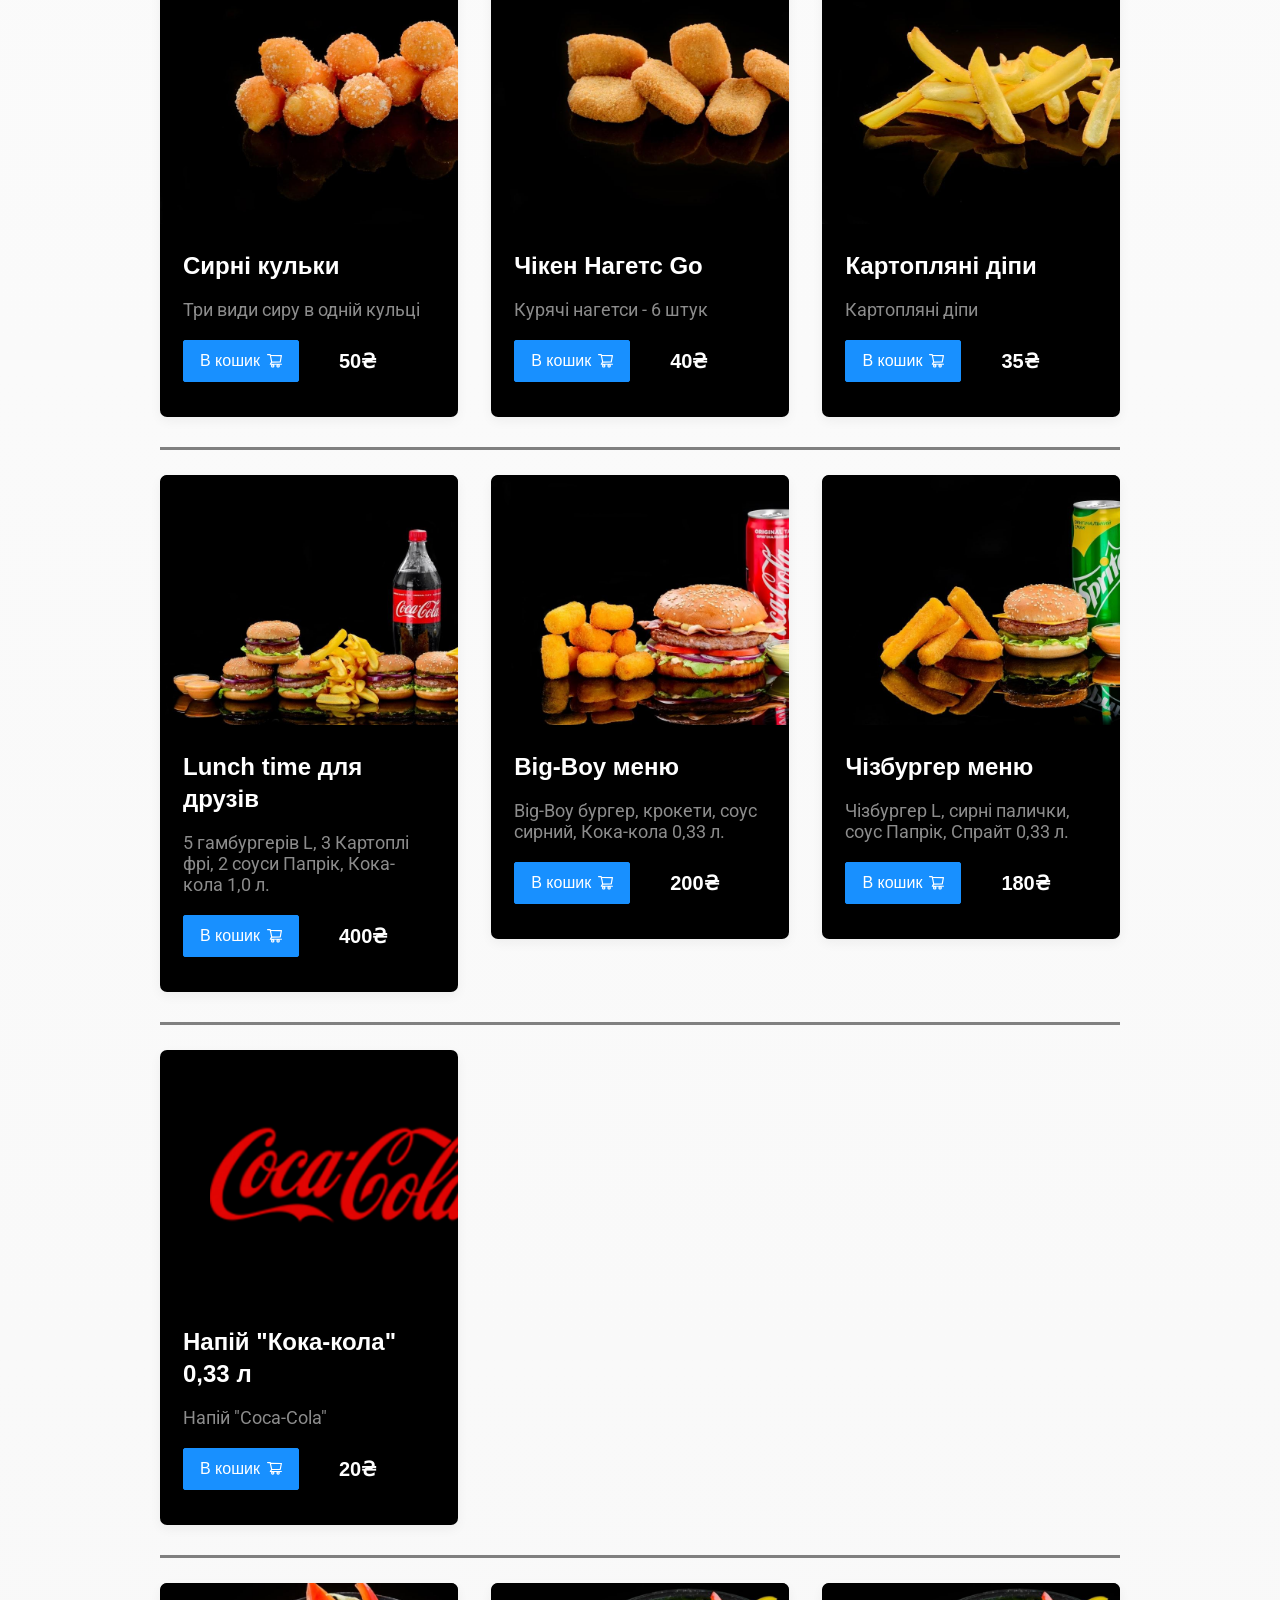
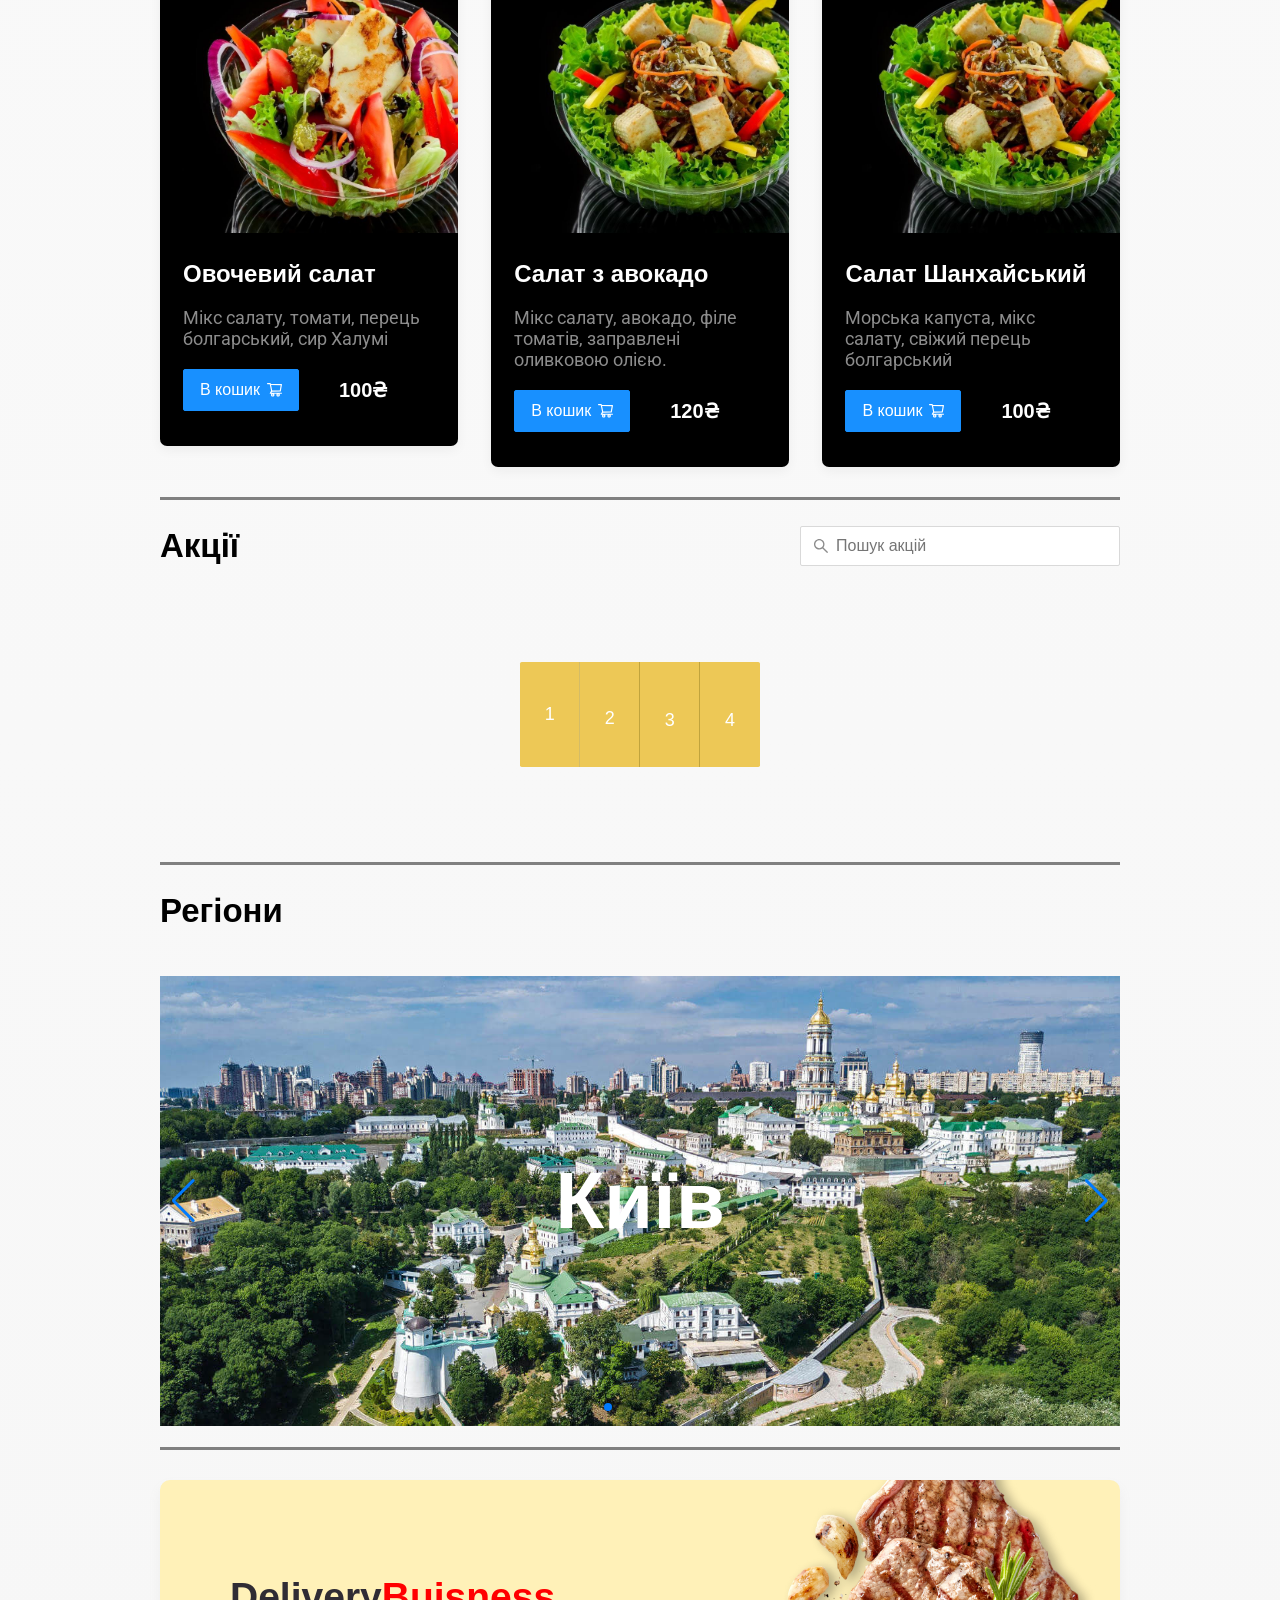
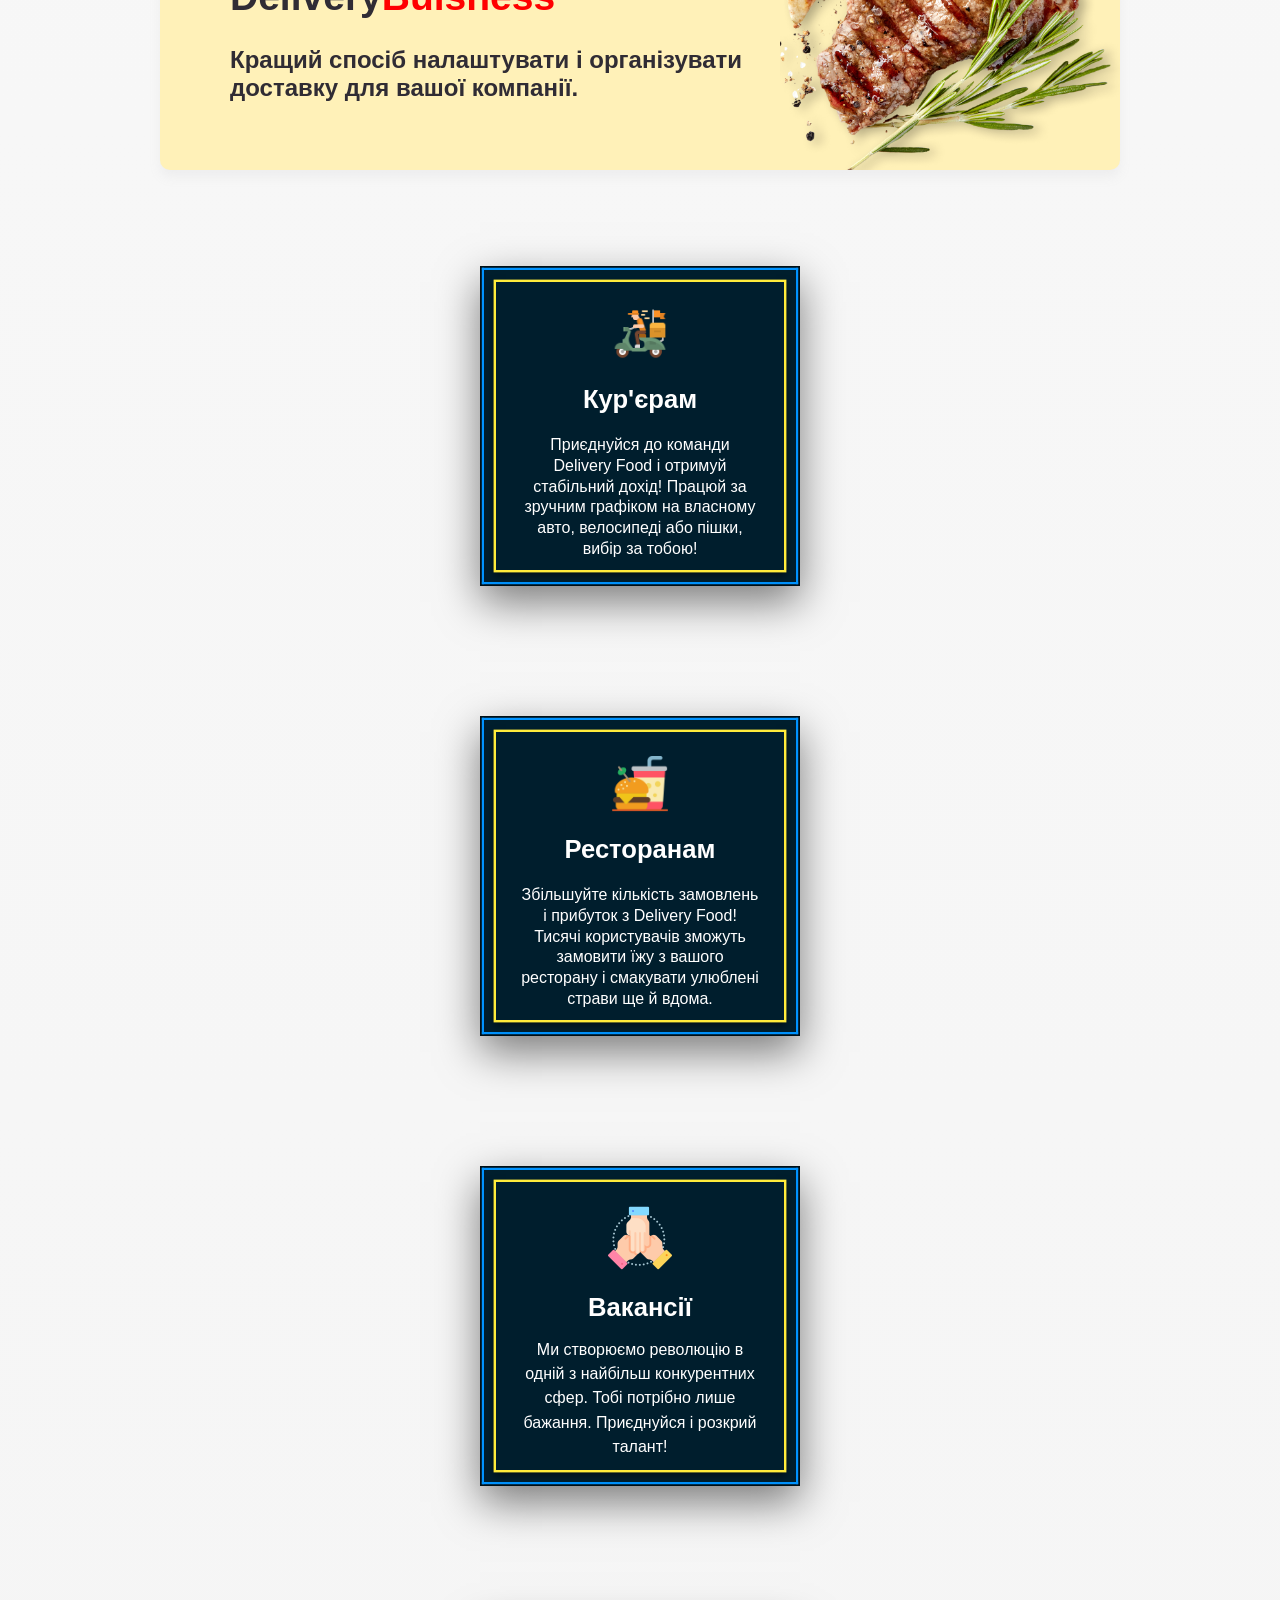
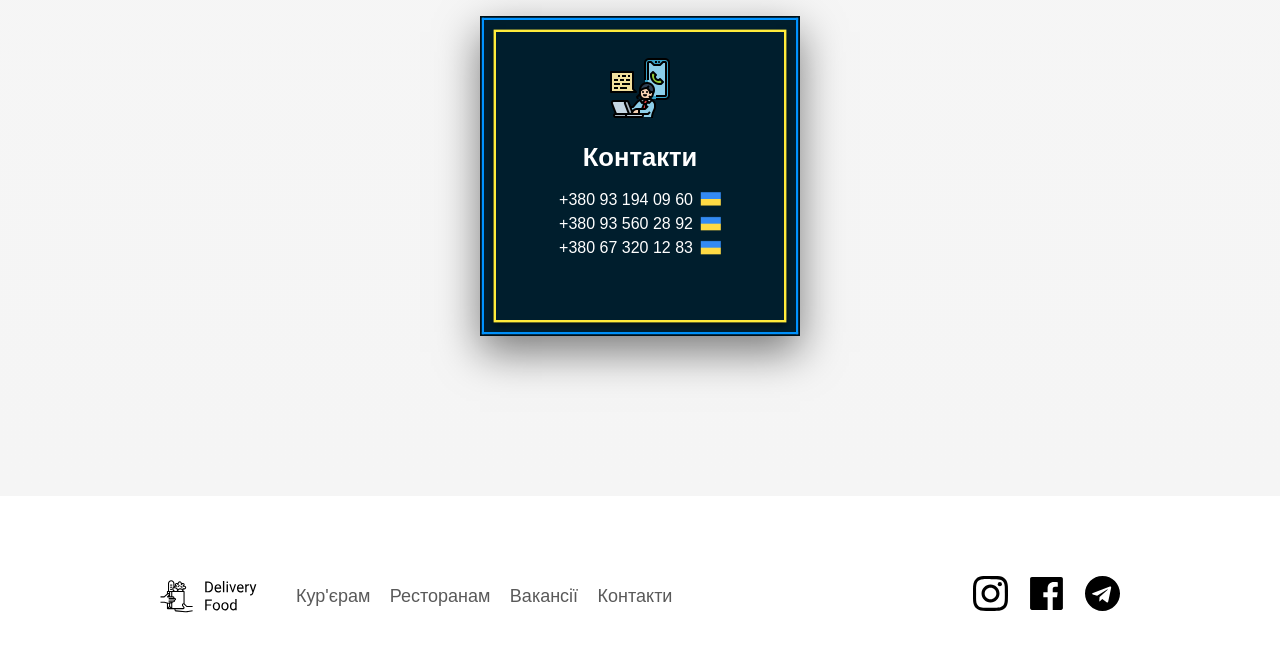
==== commit 2a53701c: "Add files via upload" ====
--- a/index.html
+++ b/index.html
@@ -858,9 +858,9 @@
                     <a href="#contact" class="footer-link">Контакти</a>
                 </nav>
                 <div class="social-links">
-                    <a href="#" class="social-link"><img src="img/Group 1.svg" alt="instagram"></a>
-                    <a href="#" class="social-link"><img src="img/facebook.svg" alt="facebook"></a>
-                    <a href="#" class="social-link"><img src="img/telegram.svg" alt="telegram"></a> 
+                    <a href="#" class="social-link"><img src="img/instagram.svg" onmouseout="this.src='img/instagram.svg'" onmouseover="this.src='img/instagram color.svg'" alt="instagram"></a>
+                    <a href="#" class="social-link"><img src="img/facebook.svg" onmouseout="this.src='img/facebook.svg'" onmouseover="this.src='img/facebook color.svg'" alt="facebook"></a>
+                    <a href="#" class="social-link"><img src="img/telegram.svg" onmouseout="this.src='img/telegram.svg'" onmouseover="this.src='img/telegram color.svg'" alt="telegram"></a> 
                 </div>
             </div>
         </div>
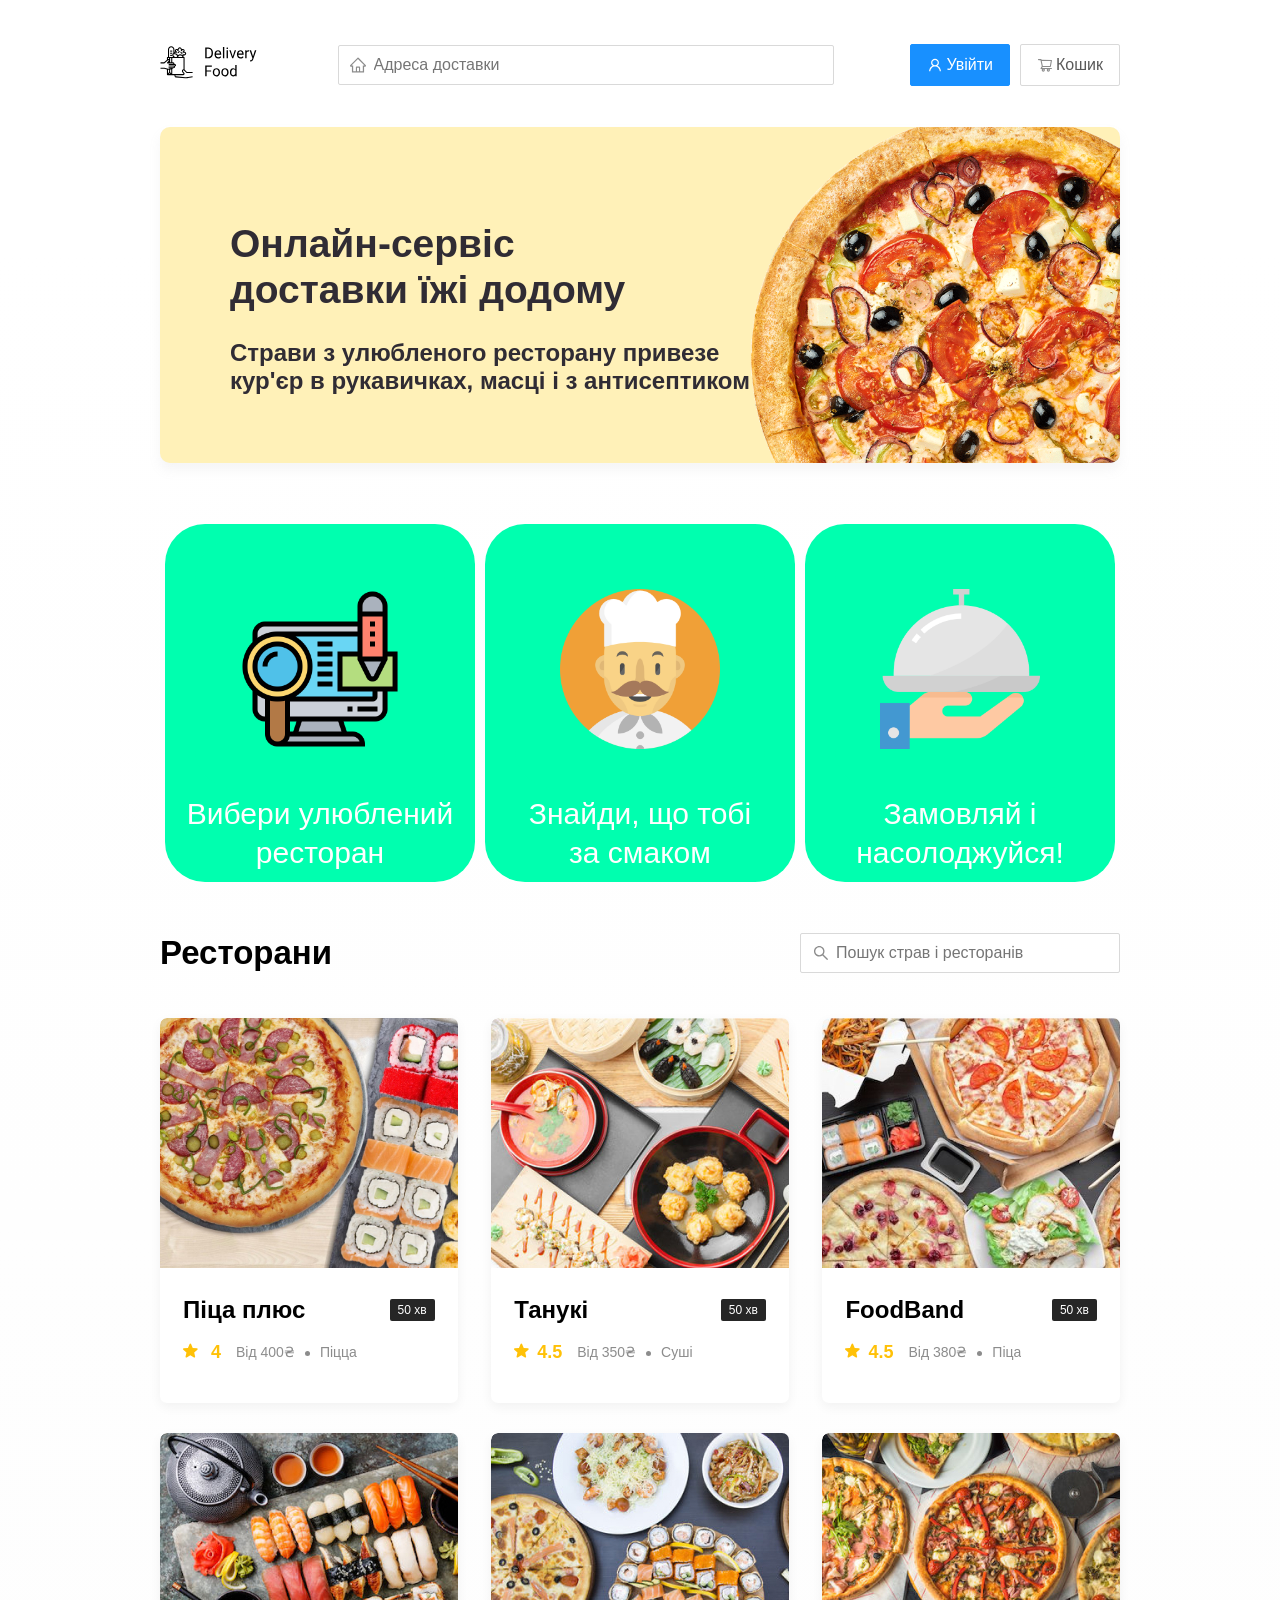
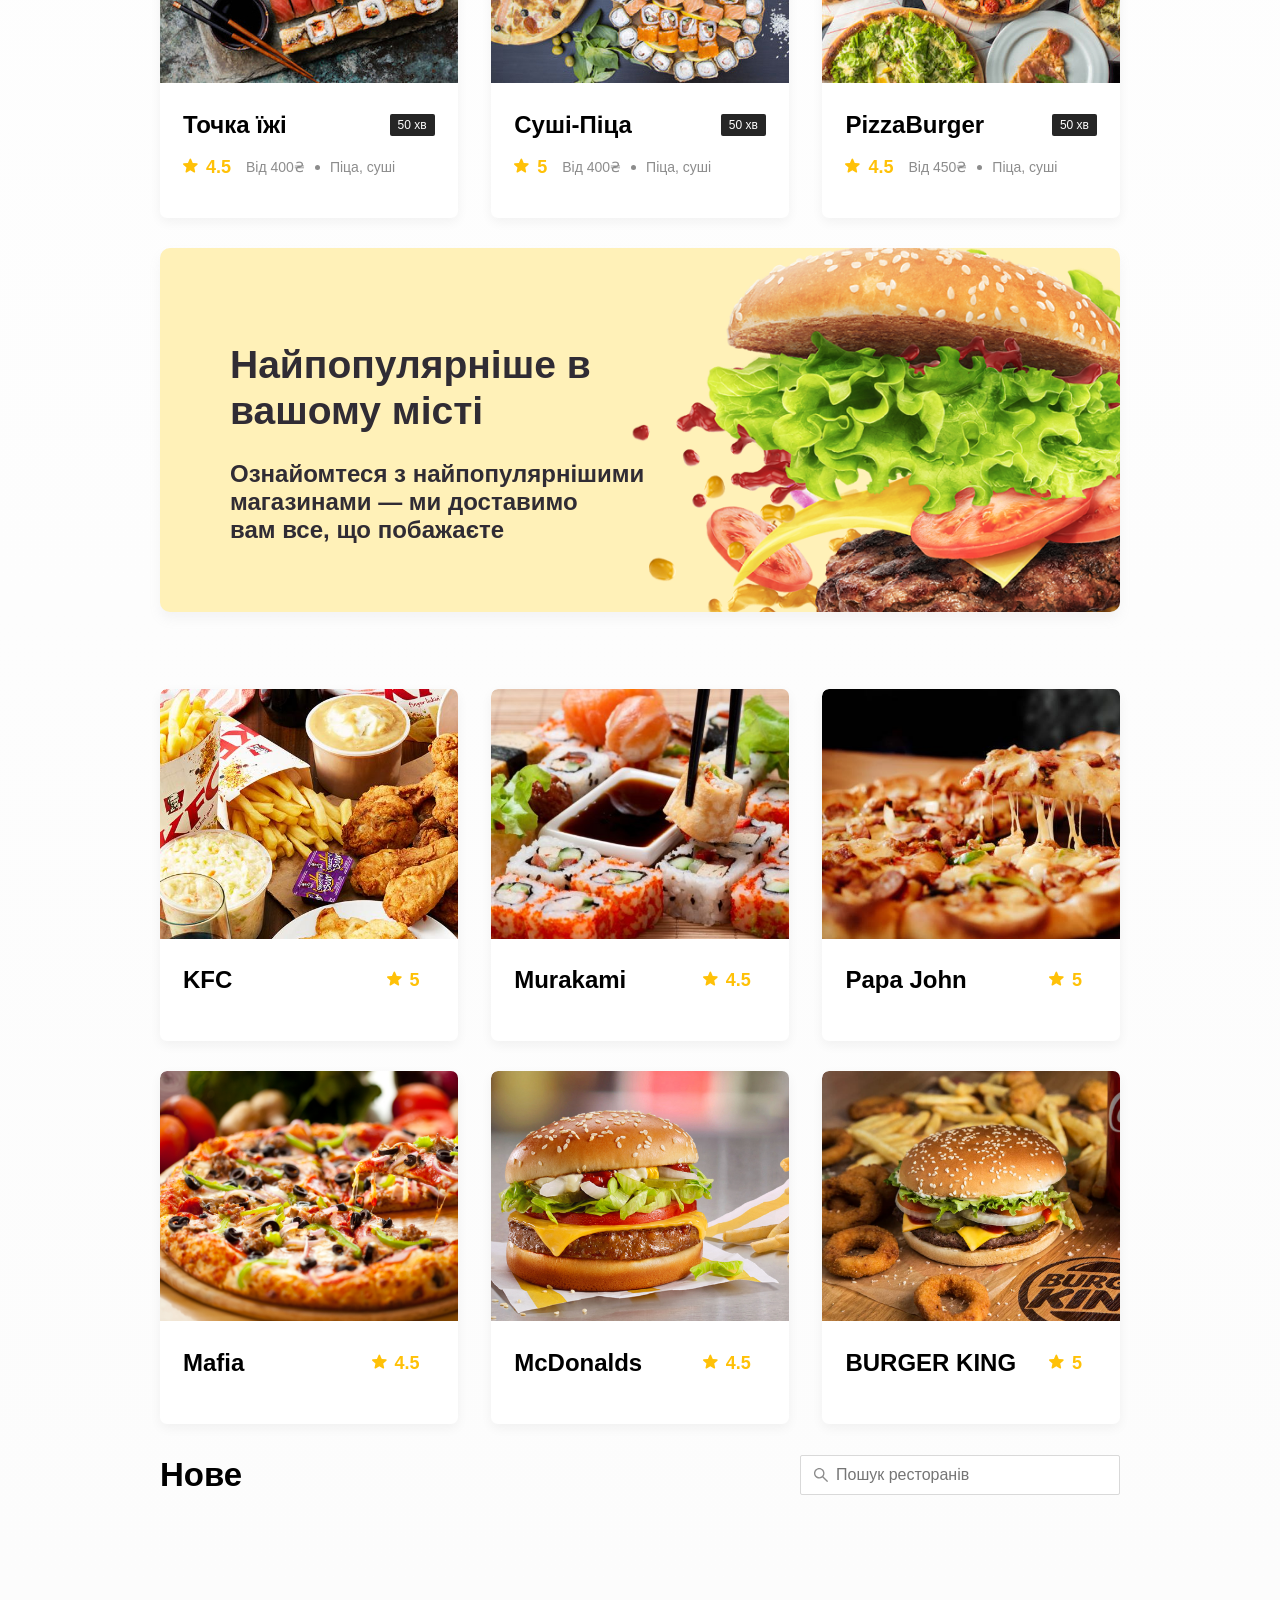
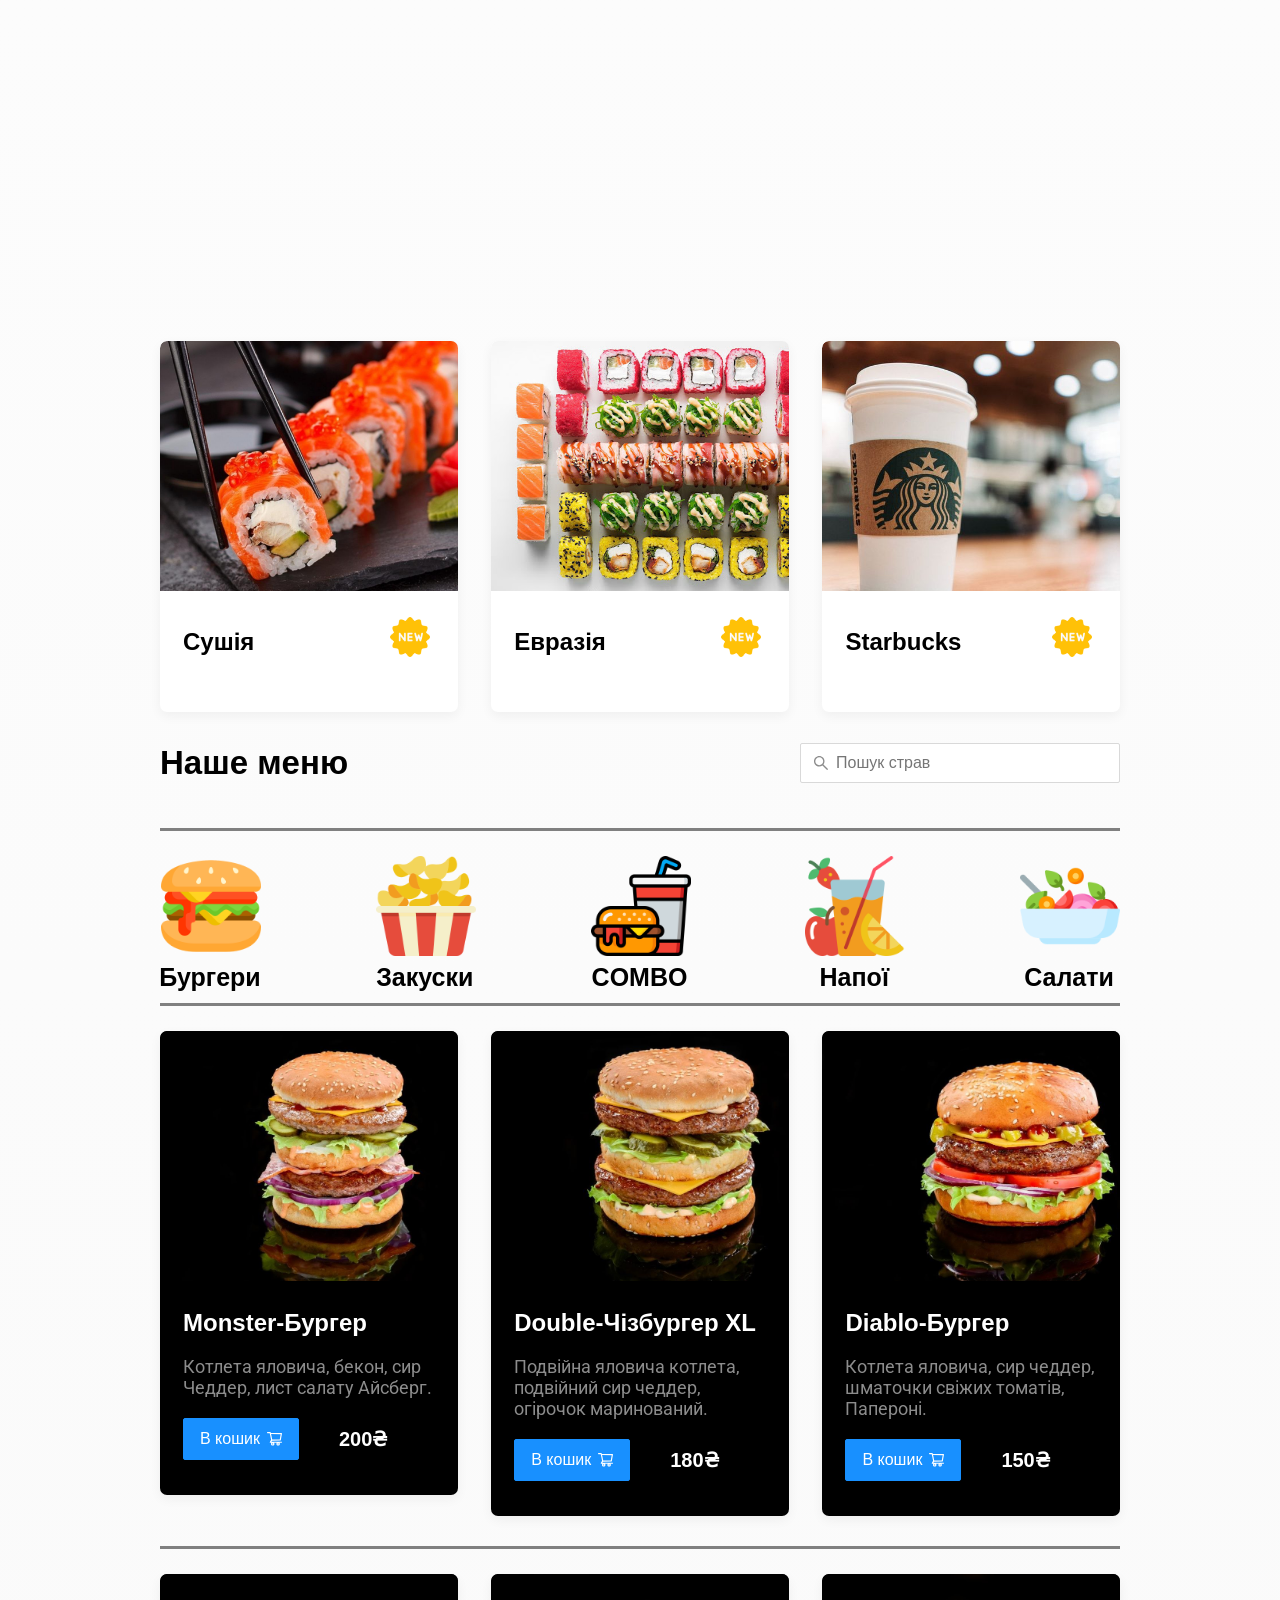
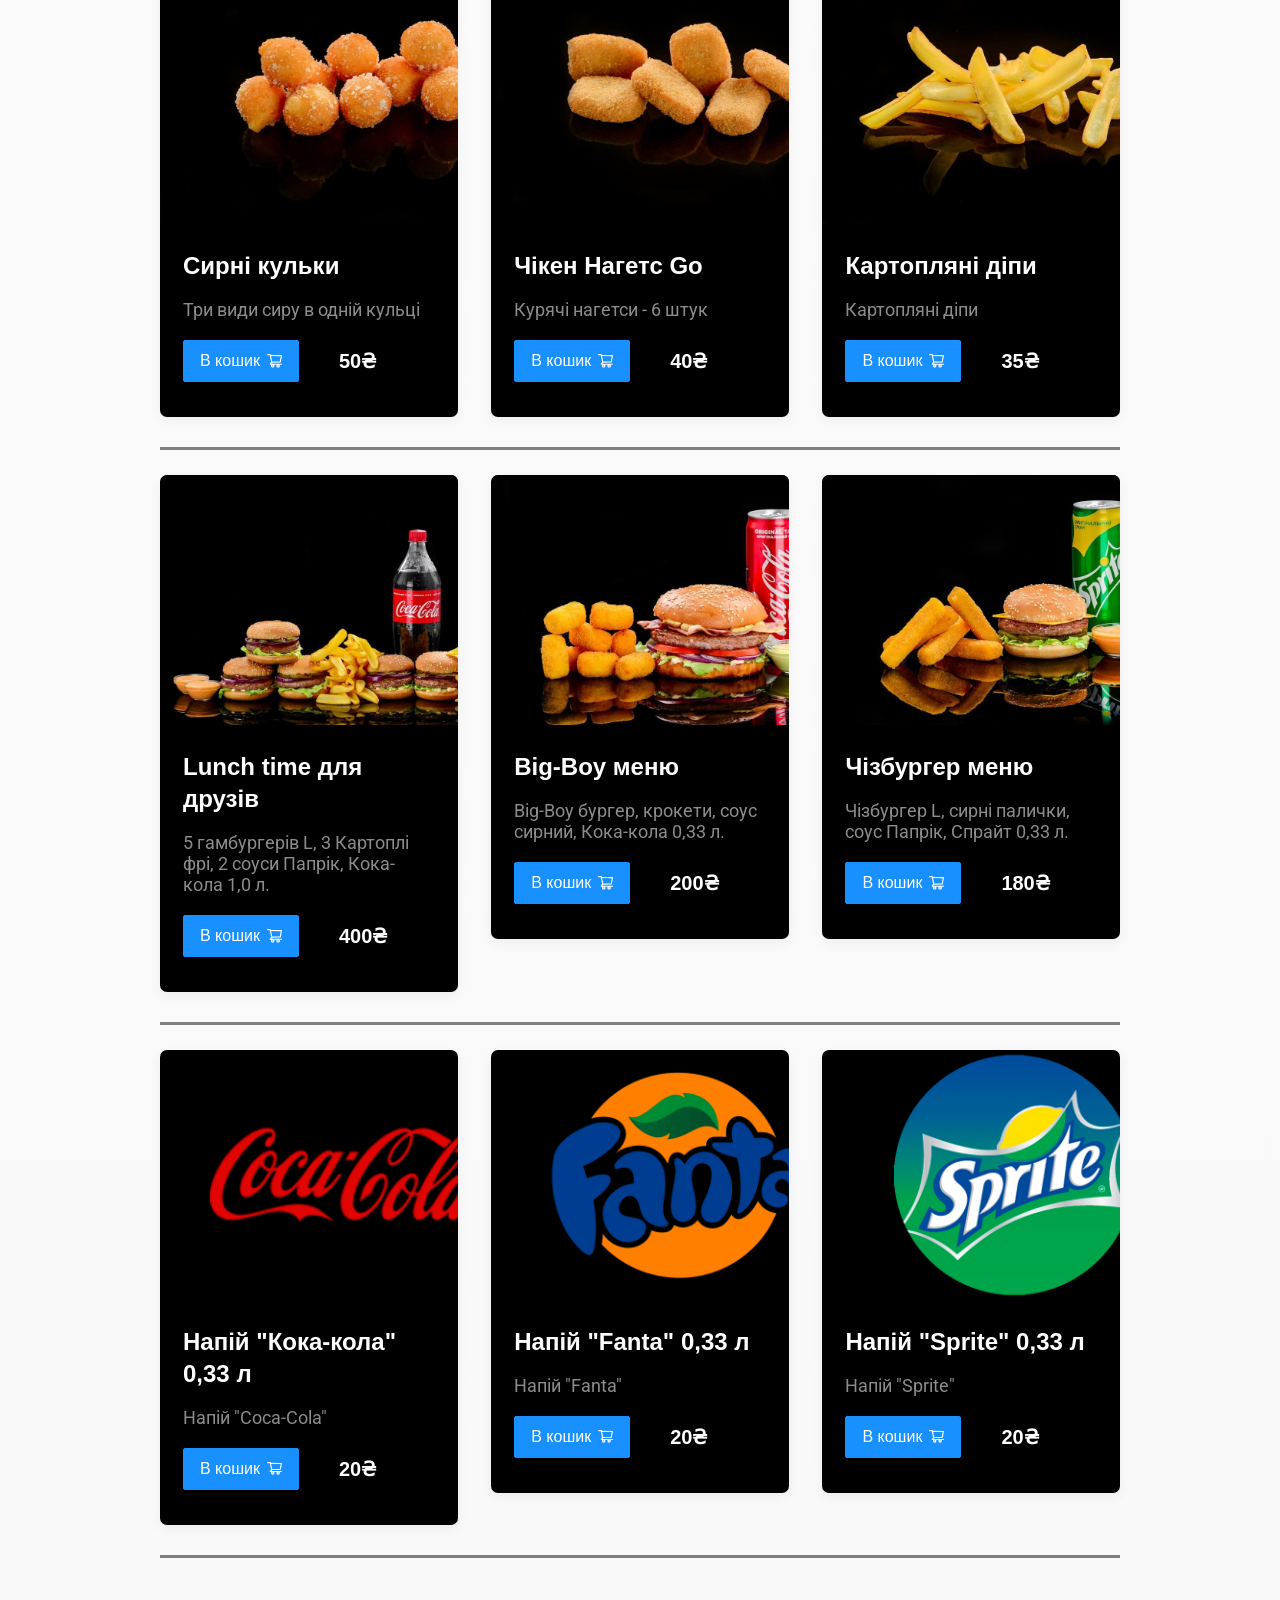
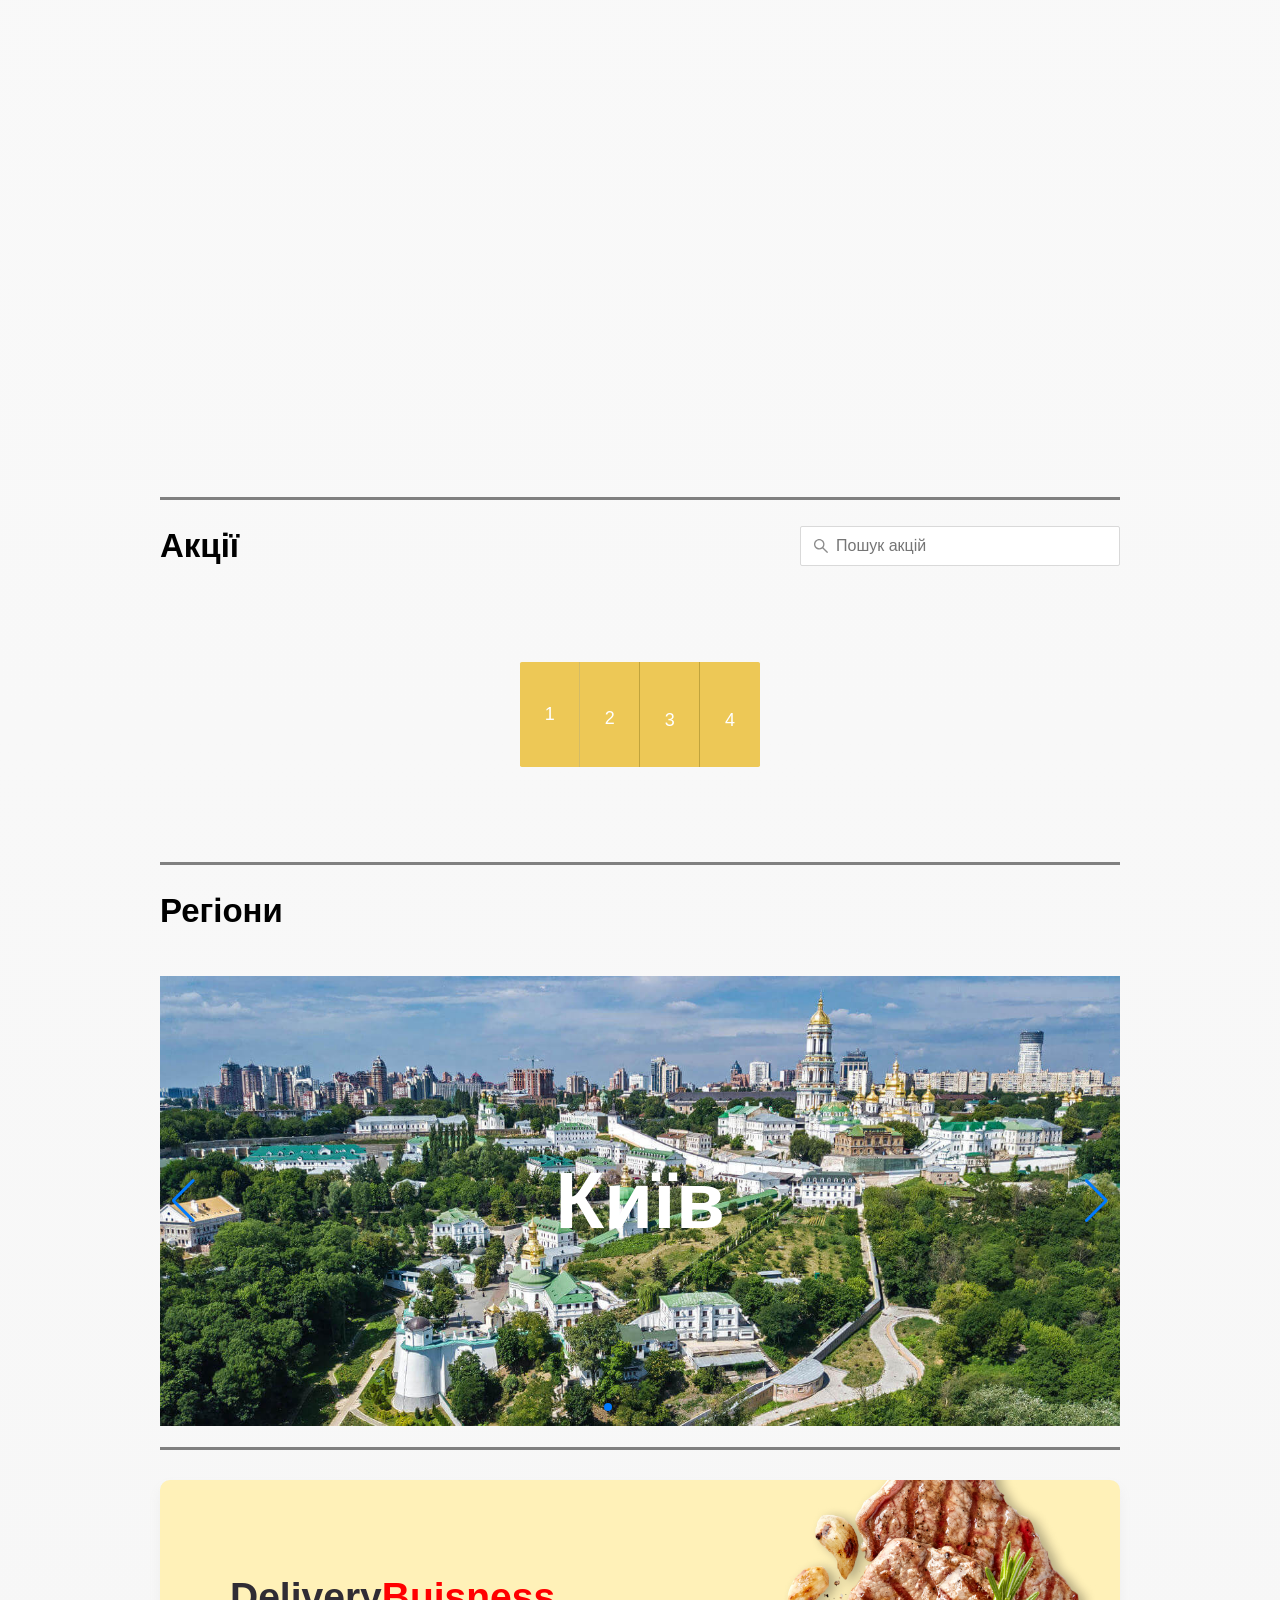
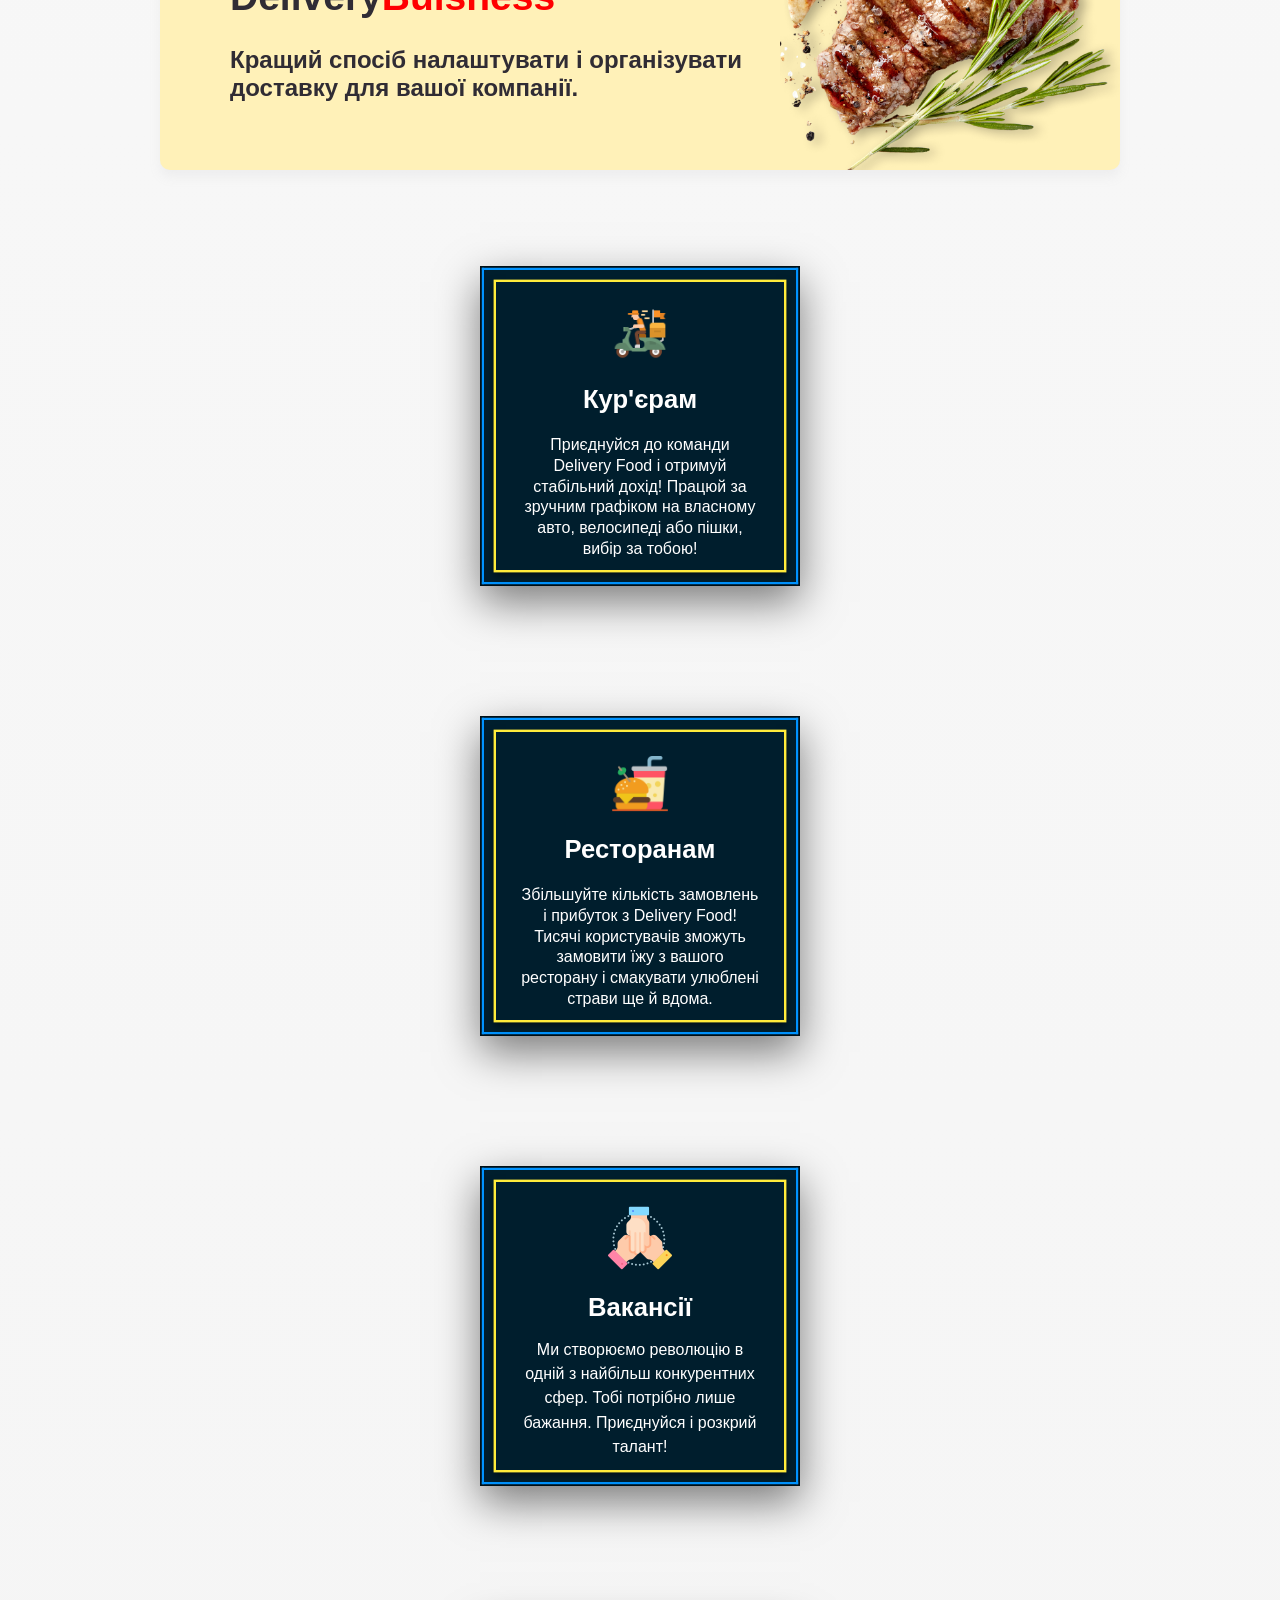
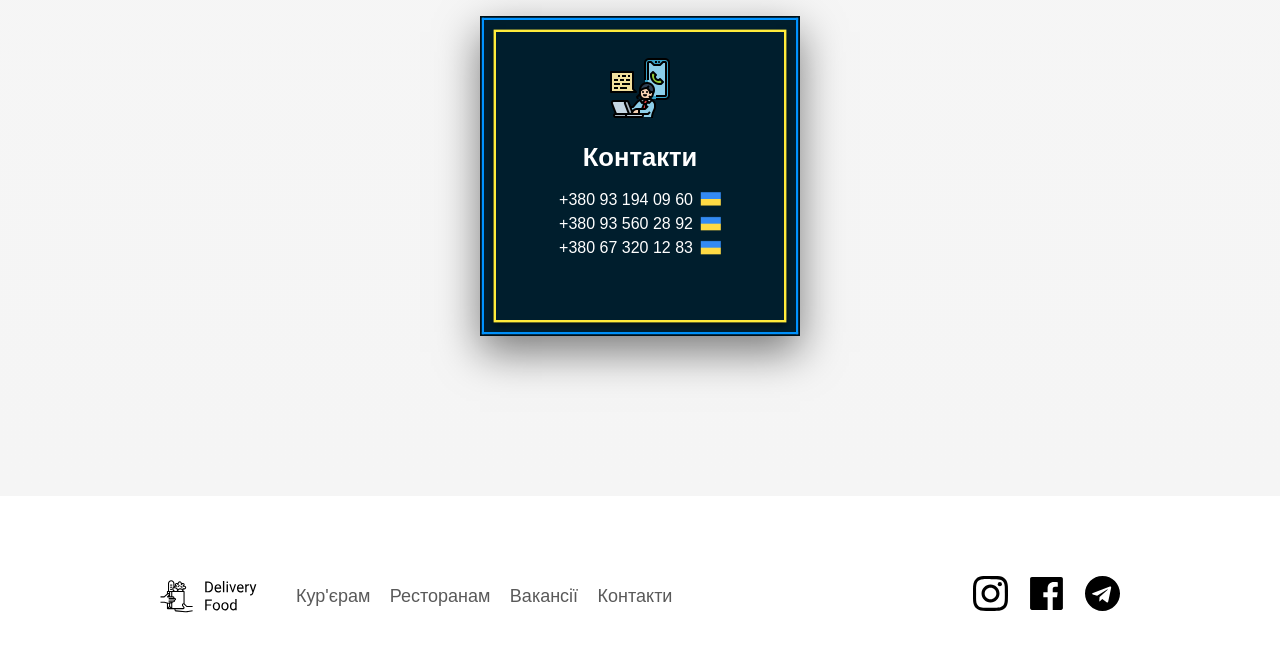
==== commit 4acc3c00: "Add files via upload" ====
--- a/index.html
+++ b/index.html
@@ -868,51 +868,56 @@
     <div class="modal wow pulse">
         <div class="modal-dialog">
             <div class="modal-header">
-                <h3 class="modal-title">Корзина</h3>
+                <h3 class="modal-title">Кошик</h3>
                 <button class="close">&times;</button>
             </div>
             <div class="modal-body">
                 <div class="foods-row">
-                        <span class="food-name">Ролл угорь стандарт</span>
-                        <strong class="food-price">250₽</strong>
+                        <span class="food-name">
+                            Ролл вугор стандарт</span>
+                        <strong class="food-price">120₴</strong>
                         <button class="counter-button">-</button>
                         <span class="counter">1</span>
                         <button class="counter-button">+</button>
                 </div>
                 <div class="foods-row">
-                    <span class="food-name">Ролл угорь стандарт</span>
-                    <strong class="food-price">250₽</strong>
+                    <span class="food-name">
+                        Ролл вугор стандарт</span>
+                    <strong class="food-price">120₴</strong>
                     <button class="counter-button">-</button>
                     <span class="counter">1</span>
                     <button class="counter-button">+</button>
             </div>
             <div class="foods-row">
-                <span class="food-name">Ролл угорь стандарт</span>
-                <strong class="food-price">250₽</strong>
+                <span class="food-name">
+                    Ролл вугор стандарт</span>
+                <strong class="food-price">120₴</strong>
                 <button class="counter-button">-</button>
                 <span class="counter">1</span>
                 <button class="counter-button">+</button>
         </div>
         <div class="foods-row">
-            <span class="food-name">Ролл угорь стандарт</span>
-            <strong class="food-price">250₽</strong>
+            <span class="food-name">
+                Ролл вугор стандарт</span>
+            <strong class="food-price">120₴</strong>
             <button class="counter-button">-</button>
             <span class="counter">1</span>
             <button class="counter-button">+</button>
     </div>
     <div class="foods-row">
-        <span class="food-name">Ролл угорь стандарт</span>
-        <strong class="food-price">250₽</strong>
+        <span class="food-name">
+            Ролл вугор стандарт</span>
+        <strong class="food-price">120₴</strong>
         <button class="counter-button">-</button>
         <span class="counter">1</span>
         <button class="counter-button">+</button>
 </div>
             </div>
             <div class="modal-footer">
-                <span class="price-tag">1250₽</span>
+                <span class="price-tag">600₴</span>
                 <div class="footer-butttons">
-                    <button class="button button-primary">Оформить заказ</button>
-                    <button class="button" id="otmena">Отмена</button>
+                    <button class="button button-primary">Оформити замовлення</button>
+                    <button class="button" id="otmena">Відміна</button>
                 </div>
             </div>
         </div>
